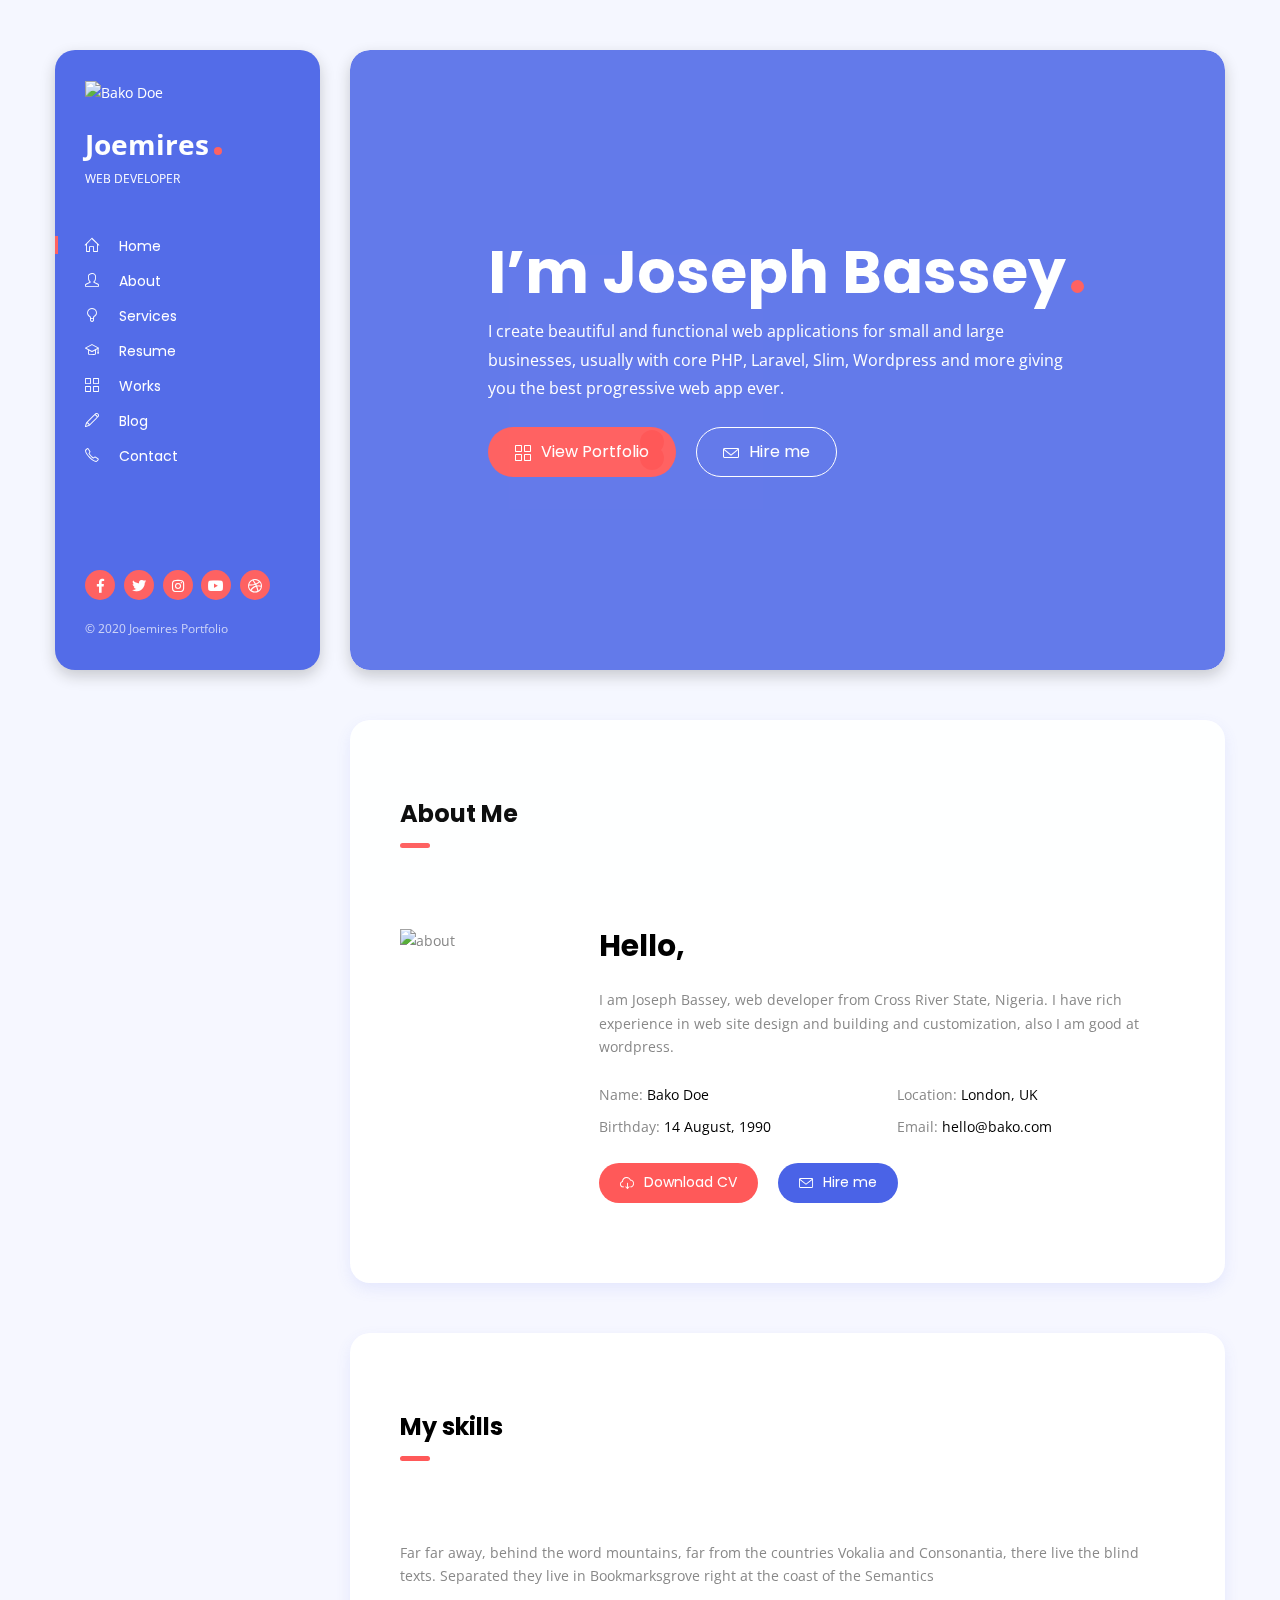
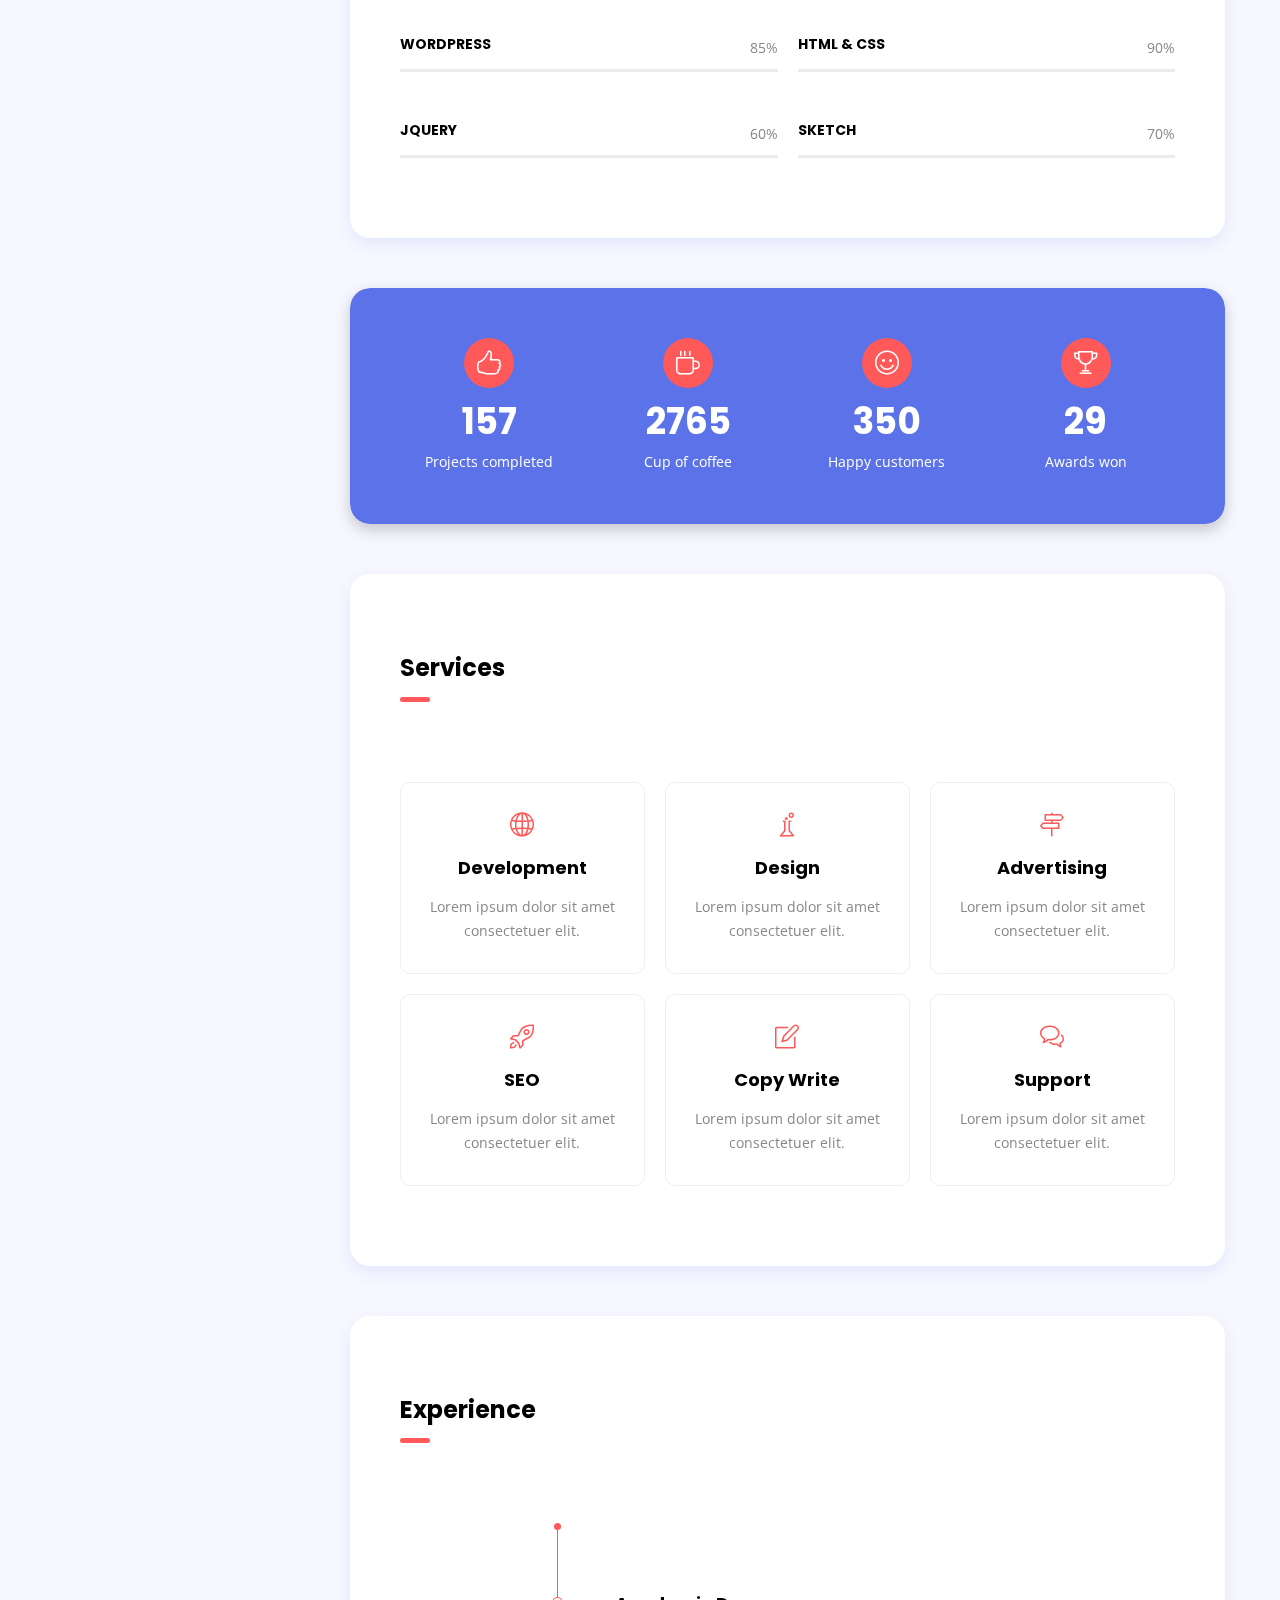
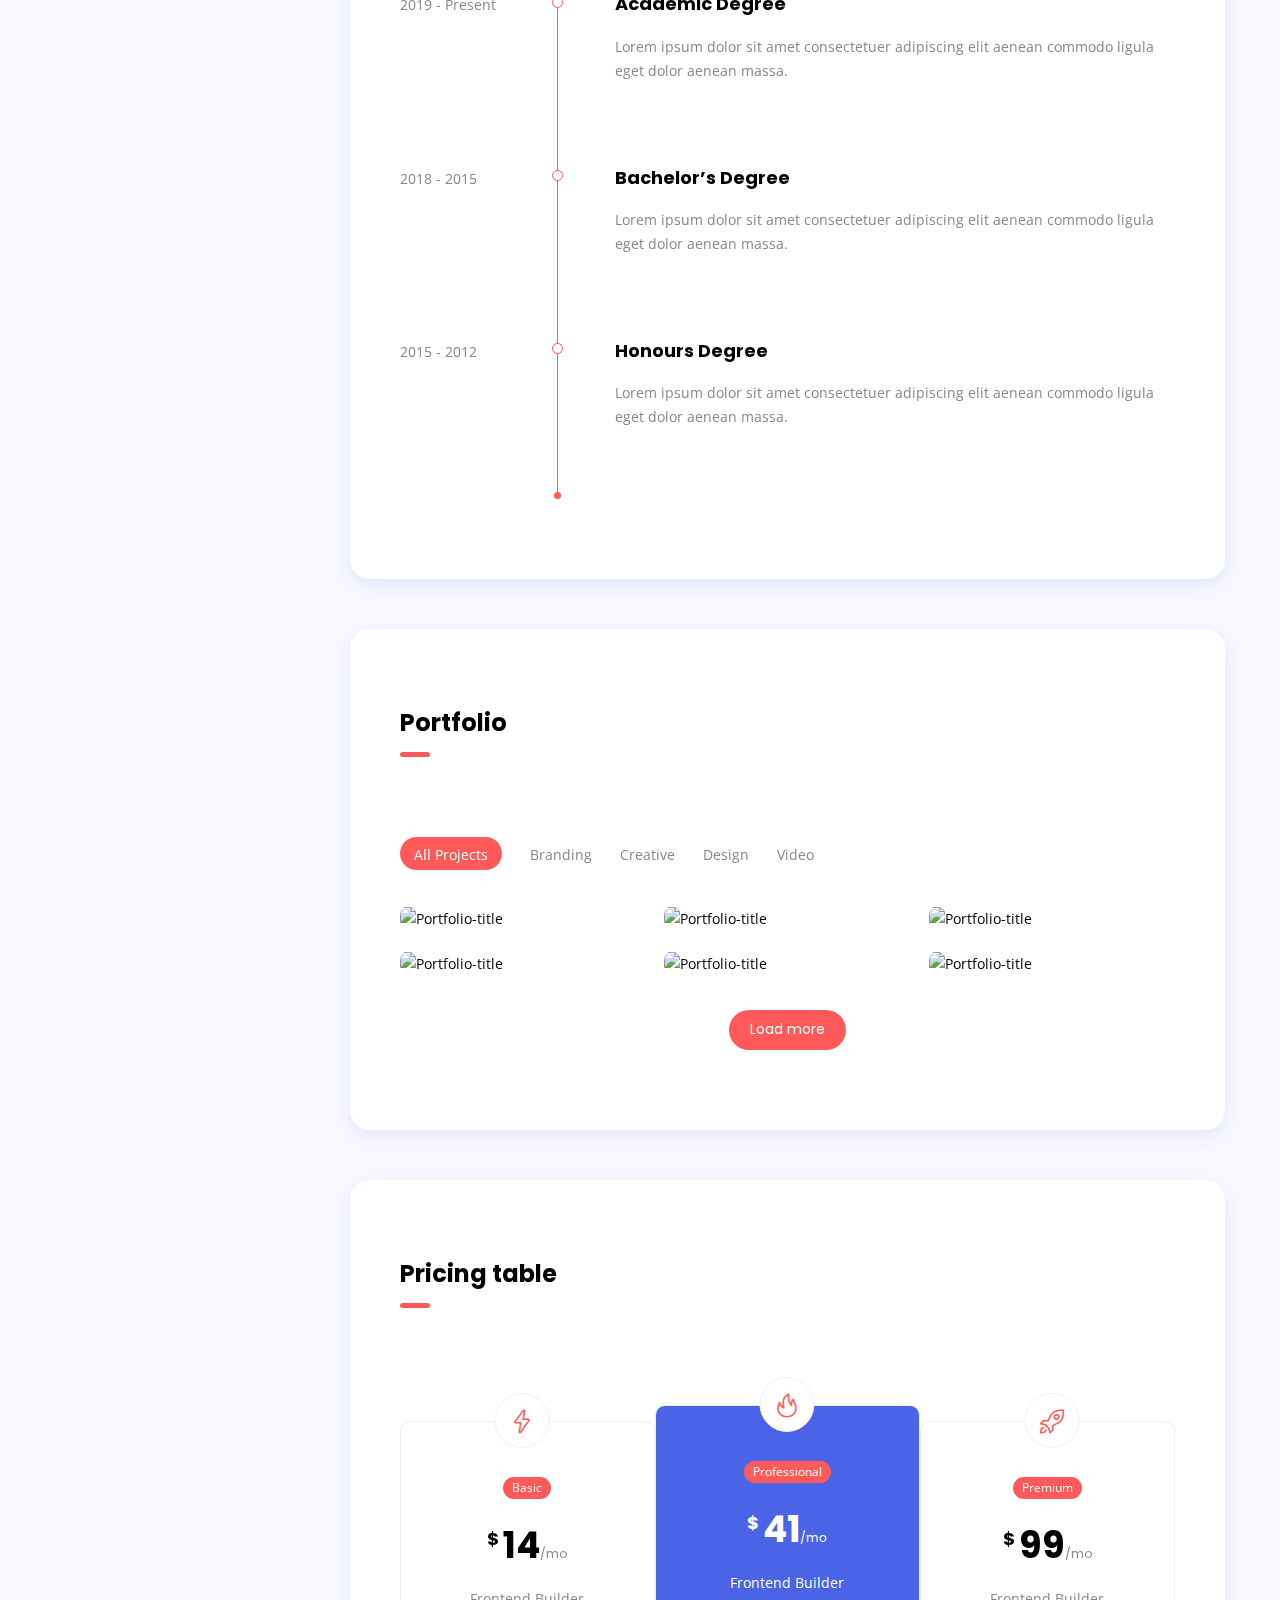
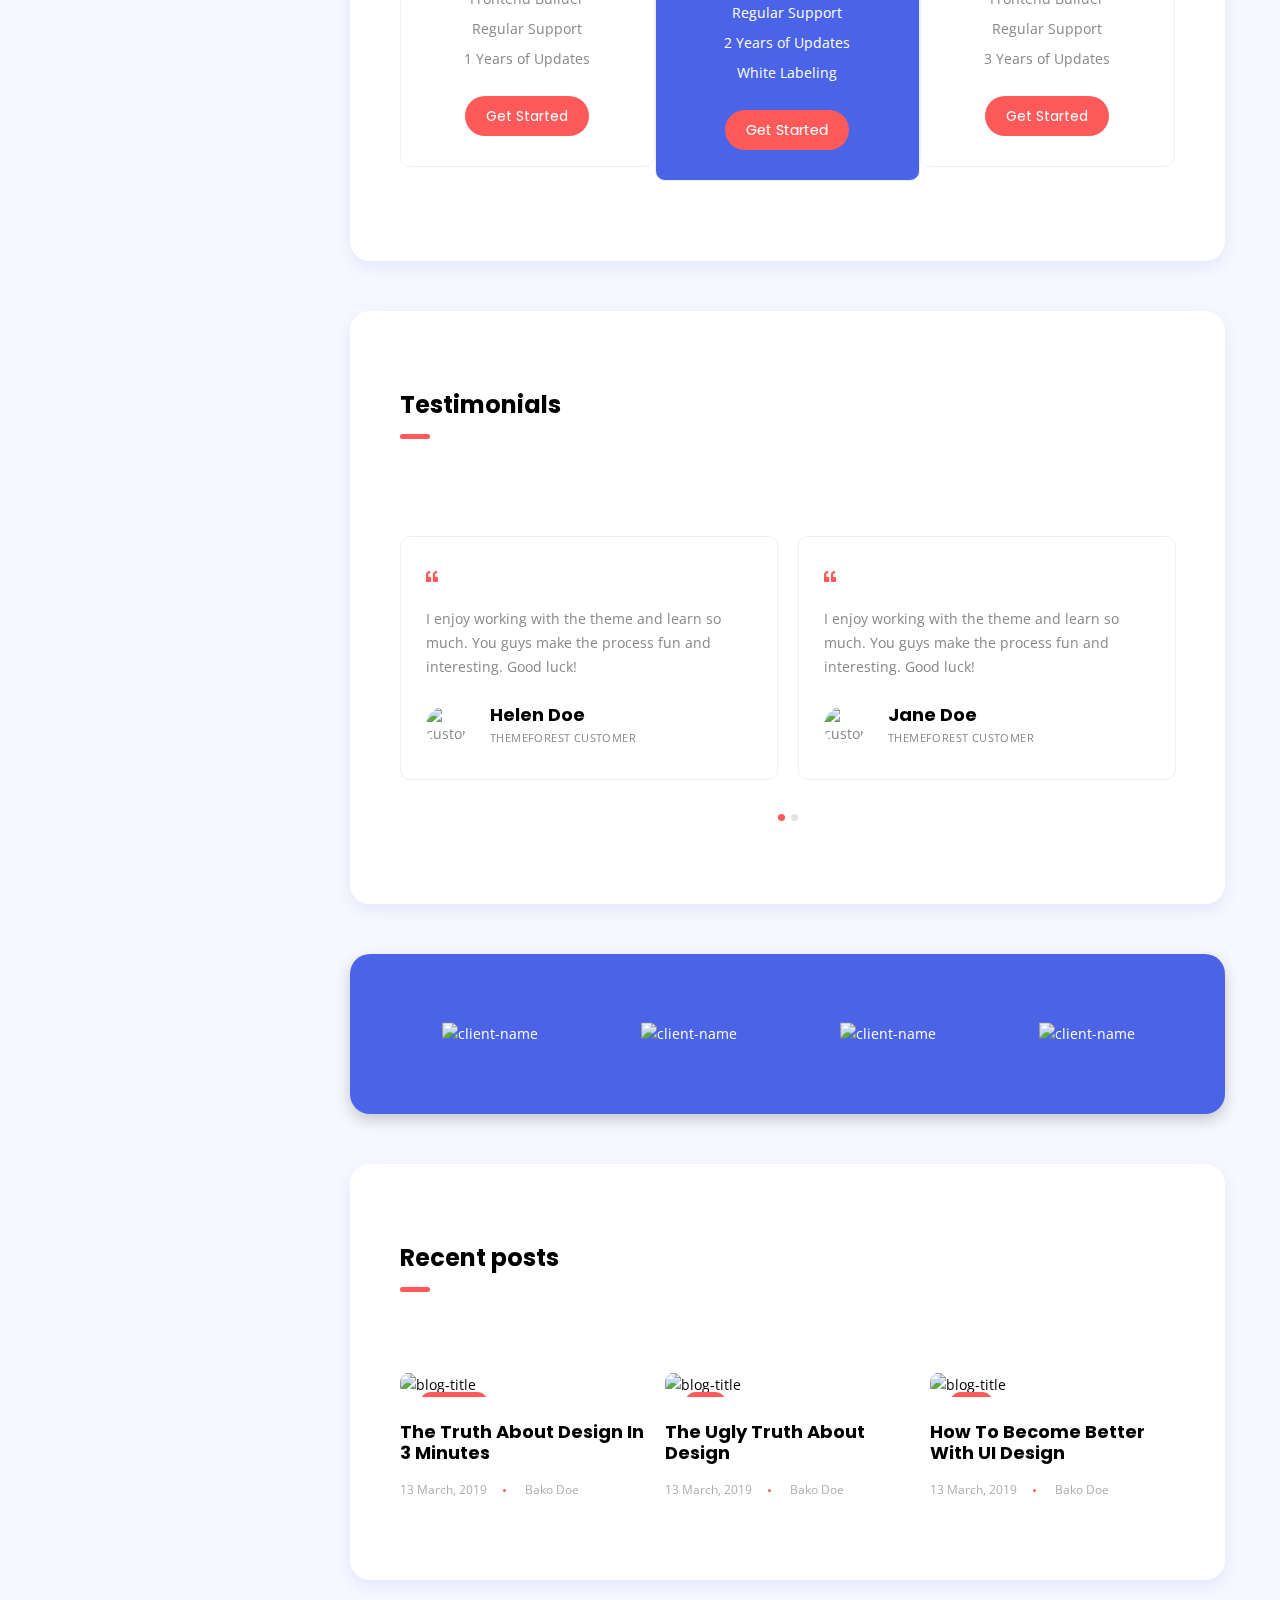
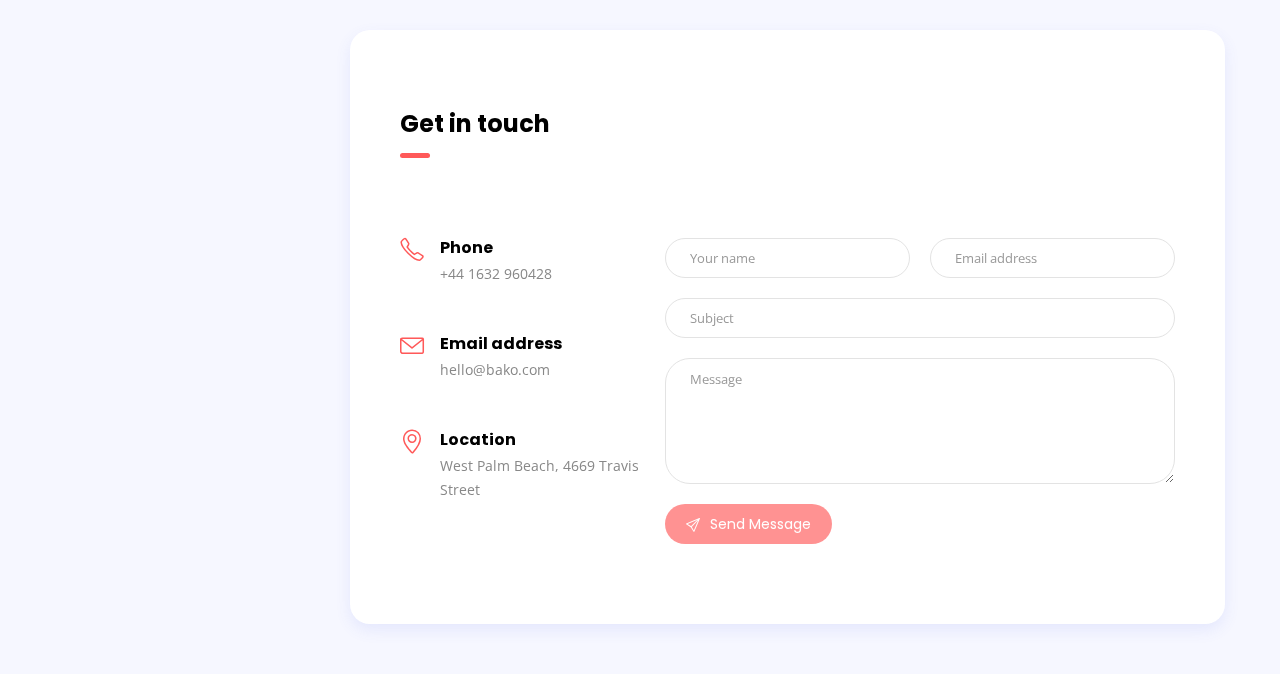
==== index.html @ 5f6bdaf5 "Update index.html" ====
<!DOCTYPE html>
<html lang="en-US">
<head>
	<meta http-equiv="Content-Type" content="text/html; charset=UTF-8">
	<title>Portfolio - Joemires</title>
	<meta name="description" content="Bako - Personal Portfolio & Resume HTML Template">
	<meta name="viewport" content="width=device-width, initial-scale=1, maximum-scale=1">
	<link rel="shortcut icon" type="image/x-icon" href="images/favicon.png">

	<!-- STYLESHEETS -->
	<link rel="stylesheet" href="css/bootstrap.min.css" type="text/css" media="all">
	<link rel="stylesheet" href="css/all.min.css" type="text/css" media="all">
	<link rel="stylesheet" href="css/simple-line-icons.css" type="text/css" media="all">
	<link rel="stylesheet" href="css/slick.css" type="text/css" media="all">
	<link rel="stylesheet" href="css/jquery.mCustomScrollbar.min.css" type="text/css" media="all">
	<link rel="stylesheet" href="css/style.css" type="text/css" media="all">

	<!--[if lt IE 9]>
      <script src="https://oss.maxcdn.com/html5shiv/3.7.2/html5shiv.min.js"></script>
      <script src="https://oss.maxcdn.com/respond/1.4.2/respond.min.js"></script>
    <![endif]-->

</head>

<body>

<!-- preloader -->
<div id="preloader">
	<div class="outer">
		<div class="spinner">
			<div class="dot1"></div>
			<div class="dot2"></div>
		</div>
	</div>
</div>

<!-- site wrapper -->
<div class="site-wrapper">

	<!-- mobile header -->
	<div class="mobile-header py-2 px-3 mt-4">
		<button class="menu-icon mr-2">
			<span></span>
			<span></span>
			<span></span>
		</button>
		<a href="index.html" class="logo"><img src="https://pxltheme.com/html/bako/images/logo.png" alt="Bako Doe" /></a>
		<a href="index.html" class="site-title dot ml-2">Bako Doe</a>
	</div>

	<!-- header -->
	<header class="left float-left shadow-dark" id="header">
		<button type="button" class="close" aria-label="Close">
			<span aria-hidden="true">&times;</span>
		</button>
		<div class="header-inner d-flex align-items-start flex-column">
			<a href="index.html"><img src="https://pxltheme.com/html/bako/images/logo.png" alt="Bako Doe" /></a>
			<a href="index.html" class="site-title dot mt-3">Joemires</a>
			<span class="site-slogan">Web Developer</span>
			
			<!-- navigation menu -->
			<nav>
				<ul class="vertical-menu scrollspy">
					<li><a href="#home" class="active"><i class="icon-home"></i>Home</a></li>
					<li><a href="#about"><i class="icon-user"></i>About</a></li>
					<li><a href="#services"><i class="icon-bulb"></i>Services</a></li>
					<li><a href="#resume"><i class="icon-graduation"></i>Resume</a></li>
					<li><a href="#works"><i class="icon-grid"></i>Works</a></li>
					<li><a href="#blog"><i class="icon-pencil"></i>Blog</a></li>
					<li><a href="#contact"><i class="icon-phone"></i>Contact</a></li>
				</ul>
			</nav>
			
			<!-- footer -->
			<div class="footer mt-auto">

				<!-- social icons -->
				<ul class="social-icons list-inline">
					<li class="list-inline-item"><a href="#"><i class="fab fa-facebook-f"></i></a></li>
					<li class="list-inline-item"><a href="#"><i class="fab fa-twitter"></i></a></li>
					<li class="list-inline-item"><a href="#"><i class="fab fa-instagram"></i></a></li>
					<li class="list-inline-item"><a href="#"><i class="fab fa-youtube"></i></a></li>
					<li class="list-inline-item"><a href="#"><i class="fab fa-dribbble"></i></a></li>
				</ul>

				<!-- copyright -->
				<span class="copyright">© 2020 Joemires Portfolio</span>
			</div>
		</div>
	</header>

	<!-- main content area -->
	<main class="content float-right">

		<!-- section hero -->
		<section class="hero background parallax shadow-dark d-flex align-items-center" id="home" data-image-src="https://pxltheme.com/html/bako/images/hero.jpg">
			<div class="cta mx-auto mt-2">
				<h1 class="mt-0 mb-4">I’m Joseph Bassey<span class="dot"></span></h1>
				<p class="mb-4">I create beautiful and functional web applications for small and large businesses, usually with core PHP, Laravel, Slim, Wordpress and more giving you the best progressive web app ever. </p>
				<a href="#" class="btn btn-default btn-lg mr-3"><i class="icon-grid"></i>View Portfolio</a>
				<div class="spacer d-md-none d-lg-none d-sm-none" data-height="10"></div>
				<a href="#" class="btn btn-border-light btn-lg"><i class="icon-envelope"></i>Hire me</a>
			</div>
			<div class="overlay"></div>
		</section>

		<!-- section about -->
		<section id="about" class="shadow-blue white-bg padding">
			<h3 class="section-title">About Me</h3>
			<div class="spacer" data-height="80"></div>

			<div class="row">
				<div class="col-md-3">
					<img src="https://pxltheme.com/html/bako/images/about.png" alt="about" />
				</div>
				<div class="col-md-9">
					<h2 class="mt-4 mt-md-0 mb-4">Hello,</h2>
					<p class="mb-0">I am Joseph Bassey, web developer from Cross River State, Nigeria. I have rich experience in web site design and building and customization, also I am good at wordpress.</p>
					<div class="row my-4">
						<div class="col-md-6">
							<p class="mb-2">Name: <span class="text-dark">Bako Doe</span></p>
							<p class="mb-0">Birthday: <span class="text-dark">14 August, 1990</span></p>
						</div>
						<div class="col-md-6 mt-2 mt-md-0 mt-sm-2">
							<p class="mb-2">Location: <span class="text-dark">London, UK</span></p>
							<p class="mb-0">Email: <span class="text-dark">hello@bako.com</span></p>
						</div>
					</div>
					<a href="#" class="btn btn-default mr-3"><i class="icon-cloud-download"></i>Download CV</a>
					<a href="#" class="btn btn-alt mt-2 mt-md-0 mt-xs-2"><i class="icon-envelope"></i>Hire me</a>
				</div>
			</div>
		</section>

		<!-- section skills -->
		<section id="skills" class="shadow-blue white-bg padding">
			<h3 class="section-title">My skills</h3>
			<div class="spacer" data-height="80"></div>
			
			<p class="mb-0">Far far away, behind the word mountains, far from the countries Vokalia and Consonantia, there live the blind texts. Separated they live in Bookmarksgrove right at the coast of the Semantics</p>

			<div class="row mt-5">

				<div class="col-md-6">
					<!-- skill item -->
					<div class="skill-item">
						<div class="skill-info clearfix">
							<h4 class="float-left mb-3 mt-0">WordPress</h4>
							<span class="float-right">85%</span>
						</div>
						<div class="progress">
							<div class="progress-bar" role="progressbar" aria-valuemin="0" aria-valuemax="100" aria-valuenow="85">
							</div>
						</div>
						<div class="spacer" data-height="50"></div>
					</div>
				</div>

				<div class="col-md-6">
					<!-- skill item -->
					<div class="skill-item">
						<div class="skill-info clearfix">
							<h4 class="float-left mb-3 mt-0">HTML & CSS</h4>
							<span class="float-right">90%</span>
						</div>
						<div class="progress">
							<div class="progress-bar" role="progressbar" aria-valuemin="0" aria-valuemax="100" aria-valuenow="90">
							</div>
						</div>
						<div class="spacer" data-height="50"></div>
					</div>
				</div>

				<div class="col-md-6">
					<!-- skill item -->
					<div class="skill-item">
						<div class="skill-info clearfix">
							<h4 class="float-left mb-3 mt-0">jQuery</h4>
							<span class="float-right">60%</span>
						</div>
						<div class="progress">
							<div class="progress-bar" role="progressbar" aria-valuemin="0" aria-valuemax="100" aria-valuenow="60">
							</div>
						</div>
						<div class="spacer d-md-none d-lg-none" data-height="50"></div>
					</div>
				</div>

				<div class="col-md-6">
					<!-- skill item -->
					<div class="skill-item">
						<div class="skill-info clearfix">
							<h4 class="float-left mb-3 mt-0">Sketch</h4>
							<span class="float-right">70%</span>
						</div>
						<div class="progress">
							<div class="progress-bar" role="progressbar" aria-valuemin="0" aria-valuemax="100" aria-valuenow="70">
							</div>
						</div>
					</div>
				</div>

			</div>
		</section>

		<!-- section facts -->
		<section id="facts" class="shadow-dark color-white background parallax padding-50" data-image-src="https://pxltheme.com/html/bako/images/background-1.jpg">

			<div class="row relative z-1">
				<div class="col-md-3 col-sm-6">
					<!-- fact item -->
					<div class="fact-item text-center">
						<i class="icon-like icon-circle"></i>
						<h2 class="count">157</h2>
						<span>Projects completed</span>
					</div>
				</div>
				<div class="col-md-3 col-sm-6">
					<!-- fact item -->
					<div class="fact-item text-center">
						<i class="icon-cup icon-circle"></i>
						<h2 class="count">2765</h2>
						<span>Cup of coffee</span>
					</div>
				</div>
				<div class="col-md-3 col-sm-6">
					<!-- fact item -->
					<div class="fact-item text-center">
						<i class="icon-emotsmile icon-circle"></i>
						<h2 class="count">350</h2>
						<span>Happy customers</span>
					</div>
				</div>
				<div class="col-md-3 col-sm-6">
					<!-- fact item -->
					<div class="fact-item text-center">
						<i class="icon-trophy icon-circle"></i>
						<h2 class="count">29</h2>
						<span>Awards won</span>
					</div>
				</div>
			</div>
			
			<div class="overlay"></div>

		</section>

		<!-- section services -->
		<section id="services" class="shadow-blue white-bg padding">
			<h3 class="section-title">Services</h3>
			<div class="spacer" data-height="80"></div>

			<div class="row">

				<div class="col-md-4 col-sm-6">
					<!-- service item -->
					<div class="service-item text-center">
						<i class="icon-globe icon-simple"></i>
						<h4 class="my-3">Development</h4>
						<p class="mb-0">Lorem ipsum dolor sit amet consectetuer elit.</p>
					</div>
					<div class="spacer" data-height="20"></div>
				</div>

				<div class="col-md-4 col-sm-6">
					<!-- service item -->
					<div class="service-item text-center">
						<i class="icon-chemistry icon-simple"></i>
						<h4 class="my-3">Design</h4>
						<p class="mb-0">Lorem ipsum dolor sit amet consectetuer elit.</p>
					</div>
					<div class="spacer" data-height="20"></div>
				</div>

				<div class="col-md-4 col-sm-6">
					<!-- service item -->
					<div class="service-item text-center">
						<i class="icon-directions icon-simple"></i>
						<h4 class="my-3">Advertising</h4>
						<p class="mb-0">Lorem ipsum dolor sit amet consectetuer elit.</p>
					</div>
					<div class="spacer" data-height="20"></div>
				</div>

				<div class="col-md-4 col-sm-6">
					<!-- service item -->
					<div class="service-item text-center">
						<i class="icon-rocket icon-simple"></i>
						<h4 class="my-3">SEO</h4>
						<p class="mb-0">Lorem ipsum dolor sit amet consectetuer elit.</p>
					</div>
					<div class="spacer d-md-none d-lg-none" data-height="20"></div>
				</div>

				<div class="col-md-4 col-sm-6">
					<!-- service item -->
					<div class="service-item text-center">
						<i class="icon-note icon-simple"></i>
						<h4 class="my-3">Copy Write</h4>
						<p class="mb-0">Lorem ipsum dolor sit amet consectetuer elit.</p>
					</div>
					<div class="spacer d-md-none d-lg-none" data-height="20"></div>
				</div>

				<div class="col-md-4 col-sm-6">
					<!-- service item -->
					<div class="service-item text-center">
						<i class="icon-bubbles icon-simple"></i>
						<h4 class="my-3">Support</h4>
						<p class="mb-0">Lorem ipsum dolor sit amet consectetuer elit.</p>
					</div>
				</div>

			</div>
		</section>

		<!-- section experience -->
		<section id="resume" class="shadow-blue white-bg padding">
			<h3 class="section-title">Experience</h3>
			<div class="spacer" data-height="80"></div>

			<!-- timeline -->
			<div class="timeline">
				<div class="entry">
					<div class="title">
						<span>2019 - Present</span>
					</div>
					<div class="body">
						<h4 class="mt-0">Academic Degree</h4>
						<p>Lorem ipsum dolor sit amet consectetuer adipiscing elit aenean commodo ligula eget dolor aenean massa.</p>
					</div>
				</div>
				<div class="entry">
					<div class="title">
						<span>2018 - 2015</span>
					</div>
					<div class="body">
						<h4 class="mt-0">Bachelor’s Degree</h4>
						<p>Lorem ipsum dolor sit amet consectetuer adipiscing elit aenean commodo ligula eget dolor aenean massa.</p>
					</div>
				</div>
				<div class="entry">
					<div class="title">
						<span>2015 - 2012</span>
					</div>
					<div class="body">
						<h4 class="mt-0">Honours Degree</h4>
						<p>Lorem ipsum dolor sit amet consectetuer adipiscing elit aenean commodo ligula eget dolor aenean massa.</p>
					</div>
				</div>
				<span class="timeline-line"></span>
			</div>
		</section>

		<!-- section works -->
		<section id="works" class="shadow-blue white-bg padding">
			<h3 class="section-title">Portfolio</h3>
			<div class="spacer" data-height="80"></div>

			<!-- portfolio filter (desktop) -->
			<ul class="portfolio-filter list-inline">
				<li class="current list-inline-item" data-filter="*">All Projects</li>
				<li class="list-inline-item" data-filter=".branding">Branding</li>
				<li class="list-inline-item" data-filter=".creative">Creative</li>
				<li class="list-inline-item" data-filter=".design">Design</li>
				<li class="list-inline-item" data-filter=".video">Video</li>
			</ul>

			<!-- portfolio filter (mobile) -->
			<div class="pf-filter-wrapper mb-4">
				<select class="portfolio-filter-mobile">
					<option value="*">Everything</option>
					<option value=".creative">Creative</option>
					<option value=".video">Video</option>
					<option value=".design">Design</option>
					<option value=".branding">Branding</option>
				</select>
			</div>

			<!-- portolio wrapper -->
			<div class="row portfolio-wrapper">
				
				<!-- portfolio item -->
				<div class="col-md-4 col-sm-6 grid-item video">
					<a href="work-single.html">
						<div class="portfolio-item">
							<div class="details">
								<h4 class="title">Creative Art</h4>
								<span class="term">Art, Creative</span>
							</div>
							<span class="plus-icon">+</span>
							<div class="thumb">
								<img src="https://pxltheme.com/html/bako/images/portfolio/1.jpg" alt="Portfolio-title" />
								<div class="mask"></div>
							</div>
						</div>
					</a>
				</div>

				<!-- portfolio item -->
				<div class="col-md-4 col-sm-6 grid-item creative design">
					<a href="work-single.html">
						<div class="portfolio-item">
							<div class="details">
								<h4 class="title">Apple USB</h4>
								<span class="term">Creative, Design</span>
							</div>
							<span class="plus-icon">+</span>
							<div class="thumb">
								<img src="https://pxltheme.com/html/bako/images/portfolio/2.jpg" alt="Portfolio-title" />
								<div class="mask"></div>
							</div>
						</div>
					</a>
				</div>

				<!-- portfolio item -->
				<div class="col-md-4 col-sm-6 grid-item branding">
					<a href="work-single.html">
						<div class="portfolio-item">
							<div class="details">
								<h4 class="title">Work Space</h4>
								<span class="term">Branding</span>
							</div>
							<span class="plus-icon">+</span>
							<div class="thumb">
								<img src="https://pxltheme.com/html/bako/images/portfolio/3.jpg" alt="Portfolio-title" />
								<div class="mask"></div>
							</div>
						</div>
					</a>
				</div>

				<!-- portfolio item -->
				<div class="col-md-4 col-sm-6 grid-item creative">
					<a href="work-single.html">
						<div class="portfolio-item">
							<div class="details">
								<h4 class="title">Creative Bulb</h4>
								<span class="term">Creative</span>
							</div>
							<span class="plus-icon">+</span>
							<div class="thumb">
								<img src="https://pxltheme.com/html/bako/images/portfolio/4.jpg" alt="Portfolio-title" />
								<div class="mask"></div>
							</div>
						</div>
					</a>
				</div>

				<!-- portfolio item -->
				<div class="col-md-4 col-sm-6 grid-item video branding">
					<a href="work-single.html">
						<div class="portfolio-item">
							<div class="details">
								<h4 class="title">iPhone 8</h4>
								<span class="term">Art, Branding</span>
							</div>
							<span class="plus-icon">+</span>
							<div class="thumb">
								<img src="https://pxltheme.com/html/bako/images/portfolio/5.jpg" alt="Portfolio-title" />
								<div class="mask"></div>
							</div>
						</div>
					</a>
				</div>

				<!-- portfolio item -->
				<div class="col-md-4 col-sm-6 grid-item creative design">
					<a href="work-single.html">
						<div class="portfolio-item">
							<div class="details">
								<h4 class="title">Minimal Art</h4>
								<span class="term">Design, Creative</span>
							</div>
							<span class="plus-icon">+</span>
							<div class="thumb">
								<img src="https://pxltheme.com/html/bako/images/portfolio/6.jpg" alt="Portfolio-title" />
								<div class="mask"></div>
							</div>
						</div>
					</a>
				</div>

			</div>
			
			<!-- more button -->
			<div class="load-more text-center mt-4">
				<a href="javascript:" class="btn btn-default"><i class="fas fa-circle-notch"></i> Load more</a>
				<!-- numbered pagination (hidden for infinite scroll) -->
				<ul class="portfolio-pagination list-inline d-none">
					<li class="list-inline-item">1</li>
					<li class="list-inline-item"><a href="https://pxltheme.com/html/bako/works-2.html">2</a></li>
				</ul>
			</div>
		</section>

		<!-- section pricing table -->
		<section id="price" class="shadow-blue white-bg padding">
			<h3 class="section-title">Pricing table</h3>
			<div class="spacer" data-height="97"></div>

			<div class="row">
				
				<div class="col-md-4 pr-md-0 mt-3">
					<!-- price item -->
					<div class="price-item text-center">
						<i class="price-icon icon-energy"></i>
						<span class="plan">Basic</span>
						<h3 class="price"><em>$</em>14<span>/mo</span></h3>
						<div class="price-content">
							<ul>
								<li>Frontend Builder</li>
								<li>Regular Support</li>
								<li>1 Years of Updates</li>
							</ul>
						</div>
						<a href="#" class="btn btn-default">Get Started</a>
					</div>
				</div>

				<div class="col-md-4 px-md-0 my-5 my-md-0">
					<!-- price item -->
					<div class="price-item text-center recommended">
						<i class="price-icon icon-fire"></i>
						<span class="plan">Professional</span>
						<h3 class="price"><em>$</em>41<span>/mo</span></h3>
						<div class="price-content">
							<ul>
								<li>Frontend Builder</li>
								<li>Regular Support</li>
								<li>2 Years of Updates</li>
								<li>White Labeling</li>
							</ul>
						</div>
						<a href="#" class="btn btn-default">Get Started</a>
					</div>
				</div>

				<div class="col-md-4 pl-md-0 mt-0 mt-md-3">
					<!-- price item -->
					<div class="price-item text-center">
						<i class="price-icon icon-rocket"></i>
						<span class="plan">Premium</span>
						<h3 class="price"><em>$</em>99<span>/mo</span></h3>
						<div class="price-content">
							<ul>
								<li>Frontend Builder</li>
								<li>Regular Support</li>
								<li>3 Years of Updates</li>
							</ul>
						</div>
						<a href="#" class="btn btn-default">Get Started</a>
					</div>
				</div>

			</div>
		</section>

		<!-- section testimonials -->
		<section id="testimonials" class="shadow-blue white-bg padding">
			<h3 class="section-title">Testimonials</h3>
			<div class="spacer" data-height="97"></div>

			<div class="row testimonials-wrapper">
				
				<div class="col-md-6">
					<!-- testimonial item -->
					<div class="testimonial-item">
						<span class="symbol"><i class="fas fa-quote-left"></i></span>
						<p>I enjoy working with the theme and learn so much. You guys make the process fun and interesting. Good luck!</p>
						<div class="testimonial-details">
							<div class="thumb">
								<img src="https://pxltheme.com/html/bako/images/customer-1.png" alt="customer-name" />
							</div>
							<div class="info">
								<h4>Helen Doe</h4>
								<span>Themeforest customer</span>
							</div>
						</div>
					</div>
				</div>

				<div class="col-md-6">
					<!-- testimonial item -->
					<div class="testimonial-item">
						<span class="symbol"><i class="fas fa-quote-left"></i></span>
						<p>I enjoy working with the theme and learn so much. You guys make the process fun and interesting. Good luck!</p>
						<div class="testimonial-details">
							<div class="thumb">
								<img src="https://pxltheme.com/html/bako/images/customer-2.png" alt="customer-name" />
							</div>
							<div class="info">
								<h4>Jane Doe</h4>
								<span>Themeforest customer</span>
							</div>
						</div>
					</div>
				</div>

				<div class="col-md-6">
					<!-- testimonial item -->
					<div class="testimonial-item">
						<span class="symbol"><i class="fas fa-quote-left"></i></span>
						<p>I enjoy working with the theme and learn so much. You guys make the process fun and interesting. Good luck!</p>
						<div class="testimonial-details">
							<div class="thumb">
								<img src="https://pxltheme.com/html/bako/images/customer-1.png" alt="customer-name" />
							</div>
							<div class="info">
								<h4>Helen Doe</h4>
								<span>Themeforest customer</span>
							</div>
						</div>
					</div>
				</div>

			</div>
		</section>

		<!-- section clients -->
		<section id="clients" class="shadow-dark background-blue color-white padding-50">

			<!-- hidden heading for validation -->
			<h2 class="d-none">Clients</h2>

			<!-- clients wrapper -->
			<div class="clients-wrapper row">
				
				<div class="col-md-3">
					<!-- client item -->
					<div class="client-item">
						<div class="inner">
							<img src="https://pxltheme.com/html/bako/images/clients/1.png" alt="client-name" />
						</div>
					</div>
				</div>

				<div class="col-md-3">
					<!-- client item -->
					<div class="client-item">
						<div class="inner">
							<img src="https://pxltheme.com/html/bako/images/clients/2.png" alt="client-name" />
						</div>
					</div>
				</div>

				<div class="col-md-3">
					<!-- client item -->
					<div class="client-item">
						<div class="inner">
							<img src="https://pxltheme.com/html/bako/images/clients/3.png" alt="client-name" />
						</div>
					</div>
				</div>
				
				<div class="col-md-3">
					<!-- client item -->
					<div class="client-item">
						<div class="inner">
							<img src="https://pxltheme.com/html/bako/images/clients/4.png" alt="client-name" />
						</div>
					</div>
				</div>

				<div class="col-md-3">
					<!-- client item -->
					<div class="client-item">
						<div class="inner">
							<img src="https://pxltheme.com/html/bako/images/clients/2.png" alt="client-name" />
						</div>
					</div>
				</div>

			</div>

		</section>

		<!-- section blog -->
		<section id="blog" class="shadow-blue white-bg padding">
			<h3 class="section-title">Recent posts</h3>
			<div class="spacer" data-height="80"></div>

			<div class="row">
				
				<div class="col-md-4">
					<!-- blog item -->
					<div class="blog-item">
						<div class="thumb">
							<a href="#">
								<span class="category">Thoughts</span>
							</a>
							<a href="#">
								<img src="https://pxltheme.com/html/bako/images/blog/1.jpg" alt="blog-title" />
							</a>
						</div>
						<h4 class="mt-4 mb-0"><a href="#">The Truth About Design In 3 Minutes</a></h4>
						<ul class="list-inline meta mb-0 mt-3">
							<li class="list-inline-item">13 March, 2019</li>
							<li class="list-inline-item">Bako Doe</li>
						</ul>
					</div>
				</div>

				<div class="col-md-4">
					<!-- blog item -->
					<div class="blog-item">
						<div class="thumb">
							<a href="#">
								<span class="category">Blog</span>
							</a>
							<a href="#">
								<img src="images/blog/2.jpg" alt="blog-title" />
							</a>
						</div>
						<h4 class="mt-4 mb-0"><a href="#">The Ugly Truth About Design</a></h4>
						<ul class="list-inline meta mb-0 mt-3">
							<li class="list-inline-item">13 March, 2019</li>
							<li class="list-inline-item">Bako Doe</li>
						</ul>
					</div>
				</div>

				<div class="col-md-4">
					<!-- blog item -->
					<div class="blog-item">
						<div class="thumb">
							<a href="#">
								<span class="category">Tech</span>
							</a>
							<a href="#">
								<img src="https://pxltheme.com/html/bako/images/blog/3.jpg" alt="blog-title" />
							</a>
						</div>
						<h4 class="mt-4 mb-0"><a href="#">How To Become Better With UI Design</a></h4>
						<ul class="list-inline meta mb-0 mt-3">
							<li class="list-inline-item">13 March, 2019</li>
							<li class="list-inline-item">Bako Doe</li>
						</ul>
					</div>
				</div>

			</div>

		</section>

		<!-- section contact -->
		<section id="contact" class="shadow-blue white-bg padding">
			<h3 class="section-title">Get in touch</h3>
			<div class="spacer" data-height="80"></div>

			<div class="row">
				
				<div class="col-md-4 mb-4 mb-md-0">
					<!-- contact info -->
					<div class="contact-info mb-5">
						<i class="icon-phone"></i>
						<div class="details">
							<h5>Phone</h5>
							<span>+44 1632 960428</span>
						</div>
					</div>
					<div class="contact-info mb-5">
						<i class="icon-envelope"></i>
						<div class="details">
							<h5>Email address</h5>
							<span>hello@bako.com</span>
						</div>
					</div>
					<div class="contact-info">
						<i class="icon-location-pin"></i>
						<div class="details">
							<h5>Location</h5>
							<span>West Palm Beach, 4669 Travis Street</span>
						</div>
					</div>
				</div>

				<div class="col-md-8">
					<!-- Contact Form -->
					<form id="contact-form" class="contact-form" method="post" action="form/contact.php">
						
						<div class="messages"></div>
						
						<div class="row">
							<div class="column col-md-6">
								<!-- Name input -->
								<div class="form-group">
									<input type="text" class="form-control" name="InputName" id="InputName" placeholder="Your name" required="required" data-error="Name is required.">
									<div class="help-block with-errors"></div>
								</div>
							</div>
							
							<div class="column col-md-6">
								<!-- Email input -->
								<div class="form-group">
									<input type="email" class="form-control" id="InputEmail" name="InputEmail" placeholder="Email address" required="required" data-error="Email is required.">
									<div class="help-block with-errors"></div>
								</div>
							</div>

							<div class="column col-md-12">
								<!-- Email input -->
								<div class="form-group">
									<input type="text" class="form-control" id="InputSubject" name="InputSubject" placeholder="Subject" required="required" data-error="Subject is required.">
									<div class="help-block with-errors"></div>
								</div>
							</div>
					
							<div class="column col-md-12">
								<!-- Message textarea -->
								<div class="form-group">
									<textarea name="InputMessage" id="InputMessage" class="form-control" rows="5" placeholder="Message" required="required" data-error="Message is required."></textarea>
									<div class="help-block with-errors"></div>
								</div>
							</div>
						</div>

						<button type="submit" name="submit" id="submit" value="Submit" class="btn btn-default"><i class="icon-paper-plane"></i>Send Message</button><!-- Send Button -->

					</form>
					<!-- Contact Form end -->
				</div>

			</div>

		</section>
		
	</main>

</div>

<!-- Go to top button -->
<a href="javascript:" id="return-to-top"><i class="fa fa-chevron-up"></i></a>

<!-- SCRIPTS -->
<script src="js/jquery-1.12.3.min.js"></script>
<script src="js/jquery.easing.min.js"></script>
<script src="js/popper.min.js"></script>
<script src="js/bootstrap.min.js"></script>
<script src="js/jquery.waypoints.min.js"></script>
<script src="js/jquery.counterup.min.js"></script>
<script src="js/jquery.mCustomScrollbar.concat.min.js"></script>
<script src="js/isotope.pkgd.min.js"></script>
<script src="js/infinite-scroll.min.js"></script>
<script src="js/imagesloaded.pkgd.min.js"></script>
<script src="js/slick.min.js"></script>
<script src="js/contact.js"></script>
<script src="js/validator.js"></script>
<script src="js/custom.js"></script>

</body>
</html>
---- css/simple-line-icons.css ----
@font-face {
  font-family: 'simple-line-icons';
  src: url('../fonts/Simple-Line-Icons.eot?v=2.4.0');
  src: url('../fonts/Simple-Line-Icons.eot?v=2.4.0#iefix') format('embedded-opentype'), url('../fonts/Simple-Line-Icons.woff2?v=2.4.0') format('woff2'), url('../fonts/Simple-Line-Icons.ttf?v=2.4.0') format('truetype'), url('../fonts/Simple-Line-Icons.woff?v=2.4.0') format('woff'), url('../fonts/Simple-Line-Icons.svg?v=2.4.0#simple-line-icons') format('svg');
  font-weight: normal;
  font-style: normal;
}
/*
 Use the following CSS code if you want to have a class per icon.
 Instead of a list of all class selectors, you can use the generic [class*="icon-"] selector, but it's slower:
*/
.icon-user,
.icon-people,
.icon-user-female,
.icon-user-follow,
.icon-user-following,
.icon-user-unfollow,
.icon-login,
.icon-logout,
.icon-emotsmile,
.icon-phone,
.icon-call-end,
.icon-call-in,
.icon-call-out,
.icon-map,
.icon-location-pin,
.icon-direction,
.icon-directions,
.icon-compass,
.icon-layers,
.icon-menu,
.icon-list,
.icon-options-vertical,
.icon-options,
.icon-arrow-down,
.icon-arrow-left,
.icon-arrow-right,
.icon-arrow-up,
.icon-arrow-up-circle,
.icon-arrow-left-circle,
.icon-arrow-right-circle,
.icon-arrow-down-circle,
.icon-check,
.icon-clock,
.icon-plus,
.icon-minus,
.icon-close,
.icon-event,
.icon-exclamation,
.icon-organization,
.icon-trophy,
.icon-screen-smartphone,
.icon-screen-desktop,
.icon-plane,
.icon-notebook,
.icon-mustache,
.icon-mouse,
.icon-magnet,
.icon-energy,
.icon-disc,
.icon-cursor,
.icon-cursor-move,
.icon-crop,
.icon-chemistry,
.icon-speedometer,
.icon-shield,
.icon-screen-tablet,
.icon-magic-wand,
.icon-hourglass,
.icon-graduation,
.icon-ghost,
.icon-game-controller,
.icon-fire,
.icon-eyeglass,
.icon-envelope-open,
.icon-envelope-letter,
.icon-bell,
.icon-badge,
.icon-anchor,
.icon-wallet,
.icon-vector,
.icon-speech,
.icon-puzzle,
.icon-printer,
.icon-present,
.icon-playlist,
.icon-pin,
.icon-picture,
.icon-handbag,
.icon-globe-alt,
.icon-globe,
.icon-folder-alt,
.icon-folder,
.icon-film,
.icon-feed,
.icon-drop,
.icon-drawer,
.icon-docs,
.icon-doc,
.icon-diamond,
.icon-cup,
.icon-calculator,
.icon-bubbles,
.icon-briefcase,
.icon-book-open,
.icon-basket-loaded,
.icon-basket,
.icon-bag,
.icon-action-undo,
.icon-action-redo,
.icon-wrench,
.icon-umbrella,
.icon-trash,
.icon-tag,
.icon-support,
.icon-frame,
.icon-size-fullscreen,
.icon-size-actual,
.icon-shuffle,
.icon-share-alt,
.icon-share,
.icon-rocket,
.icon-question,
.icon-pie-chart,
.icon-pencil,
.icon-note,
.icon-loop,
.icon-home,
.icon-grid,
.icon-graph,
.icon-microphone,
.icon-music-tone-alt,
.icon-music-tone,
.icon-earphones-alt,
.icon-earphones,
.icon-equalizer,
.icon-like,
.icon-dislike,
.icon-control-start,
.icon-control-rewind,
.icon-control-play,
.icon-control-pause,
.icon-control-forward,
.icon-control-end,
.icon-volume-1,
.icon-volume-2,
.icon-volume-off,
.icon-calendar,
.icon-bulb,
.icon-chart,
.icon-ban,
.icon-bubble,
.icon-camrecorder,
.icon-camera,
.icon-cloud-download,
.icon-cloud-upload,
.icon-envelope,
.icon-eye,
.icon-flag,
.icon-heart,
.icon-info,
.icon-key,
.icon-link,
.icon-lock,
.icon-lock-open,
.icon-magnifier,
.icon-magnifier-add,
.icon-magnifier-remove,
.icon-paper-clip,
.icon-paper-plane,
.icon-power,
.icon-refresh,
.icon-reload,
.icon-settings,
.icon-star,
.icon-symbol-female,
.icon-symbol-male,
.icon-target,
.icon-credit-card,
.icon-paypal,
.icon-social-tumblr,
.icon-social-twitter,
.icon-social-facebook,
.icon-social-instagram,
.icon-social-linkedin,
.icon-social-pinterest,
.icon-social-github,
.icon-social-google,
.icon-social-reddit,
.icon-social-skype,
.icon-social-dribbble,
.icon-social-behance,
.icon-social-foursqare,
.icon-social-soundcloud,
.icon-social-spotify,
.icon-social-stumbleupon,
.icon-social-youtube,
.icon-social-dropbox,
.icon-social-vkontakte,
.icon-social-steam {
  font-family: 'simple-line-icons';
  speak: none;
  font-style: normal;
  font-weight: normal;
  font-variant: normal;
  text-transform: none;
  line-height: 1;
  /* Better Font Rendering =========== */
  -webkit-font-smoothing: antialiased;
  -moz-osx-font-smoothing: grayscale;
}
.icon-user:before {
  content: "\e005";
}
.icon-people:before {
  content: "\e001";
}
.icon-user-female:before {
  content: "\e000";
}
.icon-user-follow:before {
  content: "\e002";
}
.icon-user-following:before {
  content: "\e003";
}
.icon-user-unfollow:before {
  content: "\e004";
}
.icon-login:before {
  content: "\e066";
}
.icon-logout:before {
  content: "\e065";
}
.icon-emotsmile:before {
  content: "\e021";
}
.icon-phone:before {
  content: "\e600";
}
.icon-call-end:before {
  content: "\e048";
}
.icon-call-in:before {
  content: "\e047";
}
.icon-call-out:before {
  content: "\e046";
}
.icon-map:before {
  content: "\e033";
}
.icon-location-pin:before {
  content: "\e096";
}
.icon-direction:before {
  content: "\e042";
}
.icon-directions:before {
  content: "\e041";
}
.icon-compass:before {
  content: "\e045";
}
.icon-layers:before {
  content: "\e034";
}
.icon-menu:before {
  content: "\e601";
}
.icon-list:before {
  content: "\e067";
}
.icon-options-vertical:before {
  content: "\e602";
}
.icon-options:before {
  content: "\e603";
}
.icon-arrow-down:before {
  content: "\e604";
}
.icon-arrow-left:before {
  content: "\e605";
}
.icon-arrow-right:before {
  content: "\e606";
}
.icon-arrow-up:before {
  content: "\e607";
}
.icon-arrow-up-circle:before {
  content: "\e078";
}
.icon-arrow-left-circle:before {
  content: "\e07a";
}
.icon-arrow-right-circle:before {
  content: "\e079";
}
.icon-arrow-down-circle:before {
  content: "\e07b";
}
.icon-check:before {
  content: "\e080";
}
.icon-clock:before {
  content: "\e081";
}
.icon-plus:before {
  content: "\e095";
}
.icon-minus:before {
  content: "\e615";
}
.icon-close:before {
  content: "\e082";
}
.icon-event:before {
  content: "\e619";
}
.icon-exclamation:before {
  content: "\e617";
}
.icon-organization:before {
  content: "\e616";
}
.icon-trophy:before {
  content: "\e006";
}
.icon-screen-smartphone:before {
  content: "\e010";
}
.icon-screen-desktop:before {
  content: "\e011";
}
.icon-plane:before {
  content: "\e012";
}
.icon-notebook:before {
  content: "\e013";
}
.icon-mustache:before {
  content: "\e014";
}
.icon-mouse:before {
  content: "\e015";
}
.icon-magnet:before {
  content: "\e016";
}
.icon-energy:before {
  content: "\e020";
}
.icon-disc:before {
  content: "\e022";
}
.icon-cursor:before {
  content: "\e06e";
}
.icon-cursor-move:before {
  content: "\e023";
}
.icon-crop:before {
  content: "\e024";
}
.icon-chemistry:before {
  content: "\e026";
}
.icon-speedometer:before {
  content: "\e007";
}
.icon-shield:before {
  content: "\e00e";
}
.icon-screen-tablet:before {
  content: "\e00f";
}
.icon-magic-wand:before {
  content: "\e017";
}
.icon-hourglass:before {
  content: "\e018";
}
.icon-graduation:before {
  content: "\e019";
}
.icon-ghost:before {
  content: "\e01a";
}
.icon-game-controller:before {
  content: "\e01b";
}
.icon-fire:before {
  content: "\e01c";
}
.icon-eyeglass:before {
  content: "\e01d";
}
.icon-envelope-open:before {
  content: "\e01e";
}
.icon-envelope-letter:before {
  content: "\e01f";
}
.icon-bell:before {
  content: "\e027";
}
.icon-badge:before {
  content: "\e028";
}
.icon-anchor:before {
  content: "\e029";
}
.icon-wallet:before {
  content: "\e02a";
}
.icon-vector:before {
  content: "\e02b";
}
.icon-speech:before {
  content: "\e02c";
}
.icon-puzzle:before {
  content: "\e02d";
}
.icon-printer:before {
  content: "\e02e";
}
.icon-present:before {
  content: "\e02f";
}
.icon-playlist:before {
  content: "\e030";
}
.icon-pin:before {
  content: "\e031";
}
.icon-picture:before {
  content: "\e032";
}
.icon-handbag:before {
  content: "\e035";
}
.icon-globe-alt:before {
  content: "\e036";
}
.icon-globe:before {
  content: "\e037";
}
.icon-folder-alt:before {
  content: "\e039";
}
.icon-folder:before {
  content: "\e089";
}
.icon-film:before {
  content: "\e03a";
}
.icon-feed:before {
  content: "\e03b";
}
.icon-drop:before {
  content: "\e03e";
}
.icon-drawer:before {
  content: "\e03f";
}
.icon-docs:before {
  content: "\e040";
}
.icon-doc:before {
  content: "\e085";
}
.icon-diamond:before {
  content: "\e043";
}
.icon-cup:before {
  content: "\e044";
}
.icon-calculator:before {
  content: "\e049";
}
.icon-bubbles:before {
  content: "\e04a";
}
.icon-briefcase:before {
  content: "\e04b";
}
.icon-book-open:before {
  content: "\e04c";
}
.icon-basket-loaded:before {
  content: "\e04d";
}
.icon-basket:before {
  content: "\e04e";
}
.icon-bag:before {
  content: "\e04f";
}
.icon-action-undo:before {
  content: "\e050";
}
.icon-action-redo:before {
  content: "\e051";
}
.icon-wrench:before {
  content: "\e052";
}
.icon-umbrella:before {
  content: "\e053";
}
.icon-trash:before {
  content: "\e054";
}
.icon-tag:before {
  content: "\e055";
}
.icon-support:before {
  content: "\e056";
}
.icon-frame:before {
  content: "\e038";
}
.icon-size-fullscreen:before {
  content: "\e057";
}
.icon-size-actual:before {
  content: "\e058";
}
.icon-shuffle:before {
  content: "\e059";
}
.icon-share-alt:before {
  content: "\e05a";
}
.icon-share:before {
  content: "\e05b";
}
.icon-rocket:before {
  content: "\e05c";
}
.icon-question:before {
  content: "\e05d";
}
.icon-pie-chart:before {
  content: "\e05e";
}
.icon-pencil:before {
  content: "\e05f";
}
.icon-note:before {
  content: "\e060";
}
.icon-loop:before {
  content: "\e064";
}
.icon-home:before {
  content: "\e069";
}
.icon-grid:before {
  content: "\e06a";
}
.icon-graph:before {
  content: "\e06b";
}
.icon-microphone:before {
  content: "\e063";
}
.icon-music-tone-alt:before {
  content: "\e061";
}
.icon-music-tone:before {
  content: "\e062";
}
.icon-earphones-alt:before {
  content: "\e03c";
}
.icon-earphones:before {
  content: "\e03d";
}
.icon-equalizer:before {
  content: "\e06c";
}
.icon-like:before {
  content: "\e068";
}
.icon-dislike:before {
  content: "\e06d";
}
.icon-control-start:before {
  content: "\e06f";
}
.icon-control-rewind:before {
  content: "\e070";
}
.icon-control-play:before {
  content: "\e071";
}
.icon-control-pause:before {
  content: "\e072";
}
.icon-control-forward:before {
  content: "\e073";
}
.icon-control-end:before {
  content: "\e074";
}
.icon-volume-1:before {
  content: "\e09f";
}
.icon-volume-2:before {
  content: "\e0a0";
}
.icon-volume-off:before {
  content: "\e0a1";
}
.icon-calendar:before {
  content: "\e075";
}
.icon-bulb:before {
  content: "\e076";
}
.icon-chart:before {
  content: "\e077";
}
.icon-ban:before {
  content: "\e07c";
}
.icon-bubble:before {
  content: "\e07d";
}
.icon-camrecorder:before {
  content: "\e07e";
}
.icon-camera:before {
  content: "\e07f";
}
.icon-cloud-download:before {
  content: "\e083";
}
.icon-cloud-upload:before {
  content: "\e084";
}
.icon-envelope:before {
  content: "\e086";
}
.icon-eye:before {
  content: "\e087";
}
.icon-flag:before {
  content: "\e088";
}
.icon-heart:before {
  content: "\e08a";
}
.icon-info:before {
  content: "\e08b";
}
.icon-key:before {
  content: "\e08c";
}
.icon-link:before {
  content: "\e08d";
}
.icon-lock:before {
  content: "\e08e";
}
.icon-lock-open:before {
  content: "\e08f";
}
.icon-magnifier:before {
  content: "\e090";
}
.icon-magnifier-add:before {
  content: "\e091";
}
.icon-magnifier-remove:before {
  content: "\e092";
}
.icon-paper-clip:before {
  content: "\e093";
}
.icon-paper-plane:before {
  content: "\e094";
}
.icon-power:before {
  content: "\e097";
}
.icon-refresh:before {
  content: "\e098";
}
.icon-reload:before {
  content: "\e099";
}
.icon-settings:before {
  content: "\e09a";
}
.icon-star:before {
  content: "\e09b";
}
.icon-symbol-female:before {
  content: "\e09c";
}
.icon-symbol-male:before {
  content: "\e09d";
}
.icon-target:before {
  content: "\e09e";
}
.icon-credit-card:before {
  content: "\e025";
}
.icon-paypal:before {
  content: "\e608";
}
.icon-social-tumblr:before {
  content: "\e00a";
}
.icon-social-twitter:before {
  content: "\e009";
}
.icon-social-facebook:before {
  content: "\e00b";
}
.icon-social-instagram:before {
  content: "\e609";
}
.icon-social-linkedin:before {
  content: "\e60a";
}
.icon-social-pinterest:before {
  content: "\e60b";
}
.icon-social-github:before {
  content: "\e60c";
}
.icon-social-google:before {
  content: "\e60d";
}
.icon-social-reddit:before {
  content: "\e60e";
}
.icon-social-skype:before {
  content: "\e60f";
}
.icon-social-dribbble:before {
  content: "\e00d";
}
.icon-social-behance:before {
  content: "\e610";
}
.icon-social-foursqare:before {
  content: "\e611";
}
.icon-social-soundcloud:before {
  content: "\e612";
}
.icon-social-spotify:before {
  content: "\e613";
}
.icon-social-stumbleupon:before {
  content: "\e614";
}
.icon-social-youtube:before {
  content: "\e008";
}
.icon-social-dropbox:before {
  content: "\e00c";
}
.icon-social-vkontakte:before {
  content: "\e618";
}
.icon-social-steam:before {
  content: "\e620";
}
---- css/style.css ----
/*
Template Name: Bako
Version: 1.0
Author: PxlSolutions
Author URI: http://themeforest.net/user/pxlsolutions
Description: Personal Portfolio & Resume HTML Template

[TABLE OF CONTENTS]

01. Base
02. Typography
03. Header
04. Skills
05. Portfolio
06. Clients
07. Blog
08. Helper
09. Buttons
10. Preloader
11. Bootstrap Elements
12. Theme Elements
13. Slick Settings
14. Responsive Settings

*/
@import url("https://fonts.googleapis.com/css?family=Poppins:300,300i,400,400i,500,500i,600,600i,700,700i,800,800i,900,900i");
@import url("https://fonts.googleapis.com/css?family=Open+Sans:400,400i,600,600i,700,700i&display=swap&subset=cyrillic-ext");
/*=================================================================*/
/*                      BASE                              
/*=================================================================*/
body {
  color: #888;
  background-color: #F6F7FF;
  font-family: "Open Sans", sans-serif;
  font-size: 14px;
  line-height: 1.7;
  overflow-x: hidden;
}

img {
  max-width: 100%;
  height: auto;
}

.text-center {
  text-align: center;
}

.text-left {
  text-align: left;
}

.text-right {
  text-align: right;
}

.text-dark {
  color: #000 !important;
}

.relative {
  position: relative;
}

.color-white {
  color: #FFF;
}
.color-white h1, .color-white h2, .color-white h3, .color-white h4, .color-white h5, .color-white h6 {
  color: #FFF;
}

.background-blue {
  background: #4A63E7;
}

/*=================================================================*/
/*                      TYPOGRAPHY                              
/*=================================================================*/
h1, h2, h3, h4, h5, h6 {
  color: #000;
  font-family: "Poppins", sans-serif;
  font-weight: 700;
  margin: 20px 0;
}

h1 {
  font-size: 36px;
}

h2 {
  font-size: 30px;
}

h3 {
  font-size: 24px;
}

h4 {
  font-size: 18px;
}

a {
  color: #000;
  outline: 0;
  -webkit-transition: all 0.3s ease-in-out;
  -moz-transition: all 0.3s ease-in-out;
  transition: all 0.3s ease-in-out;
}
a:hover {
  color: #FF5959;
  text-decoration: none;
}
a:focus {
  outline: 0;
}

blockquote {
  padding: 20px 20px;
  margin: 0 0 20px;
  font-size: 16px;
  background: #F7F7F7;
  border-radius: 10px;
}

blockquote p {
  line-height: 1.6;
}

/* === Pre === */
pre {
  display: block;
  padding: 9.5px;
  margin: 0 0 10px;
  font-size: 13px;
  line-height: 1.42857143;
  color: #333;
  word-break: break-all;
  word-wrap: break-word;
  background-color: #f5f5f5;
  border: 1px solid #ccc;
  border-radius: 0;
}

::selection {
  color: #FFF;
  background: #FF5959;
}

::-moz-selection {
  color: #FFF;
  background: #FF5959;
}

.z-1 {
  z-index: 1;
}

.row {
  margin-right: -10px;
  margin-left: -10px;
}

.col, .col-1, .col-10, .col-11, .col-12, .col-2, .col-3, .col-4, .col-5, .col-6, .col-7, .col-8, .col-9, .col-auto, .col-lg, .col-lg-1, .col-lg-10, .col-lg-11, .col-lg-12, .col-lg-2, .col-lg-3, .col-lg-4, .col-lg-5, .col-lg-6, .col-lg-7, .col-lg-8, .col-lg-9, .col-lg-auto, .col-md, .col-md-1, .col-md-10, .col-md-11, .col-md-12, .col-md-2, .col-md-3, .col-md-4, .col-md-5, .col-md-6, .col-md-7, .col-md-8, .col-md-9, .col-md-auto, .col-sm, .col-sm-1, .col-sm-10, .col-sm-11, .col-sm-12, .col-sm-2, .col-sm-3, .col-sm-4, .col-sm-5, .col-sm-6, .col-sm-7, .col-sm-8, .col-sm-9, .col-sm-auto, .col-xl, .col-xl-1, .col-xl-10, .col-xl-11, .col-xl-12, .col-xl-2, .col-xl-3, .col-xl-4, .col-xl-5, .col-xl-6, .col-xl-7, .col-xl-8, .col-xl-9, .col-xl-auto {
  padding-right: 10px;
  padding-left: 10px;
}

/*=================================================================*/
/*                      HEADER                              
/*=================================================================*/
header.left {
  color: #FFF;
  background: #4A63E7;
  border-radius: 20px;
  min-height: 620px;
  max-height: 620px;
  top: 50px;
  overflow: hidden;
  position: fixed;
  width: 265px;
  -webkit-transform: translateX(0);
  -moz-transform: translateX(0);
  -ms-transform: translateX(0);
  -o-transform: translateX(0);
  transform: translateX(0);
  -webkit-transition: all 0.3s ease-in-out;
  -moz-transition: all 0.3s ease-in-out;
  transition: all 0.3s ease-in-out;
}
header.left nav {
  margin-top: 40px;
}
header.left .header-inner {
  width: 100%;
  top: 0;
  bottom: 0;
  left: 0;
  right: 0;
  padding: 30px;
  position: absolute;
}
header.left .mCustomScrollBox {
  width: 100%;
  overflow: visible;
}
header.left .mCSB_inside > .mCSB_container {
  margin-right: 0;
  min-height: 99.91%;
  overflow: visible;
  -ms-flex-align: start !important;
  align-items: flex-start !important;
  -ms-flex-direction: column !important;
  flex-direction: column !important;
  display: -ms-flexbox !important;
  display: flex !important;
}
header.left .mCSB_scrollTools {
  top: 20px;
  right: -10px;
  bottom: 20px;
}
header.left button.close {
  display: none;
  outline: none;
  padding: 0;
  background-color: #FFF;
  border: 0;
  -webkit-appearance: none;
  opacity: 1;
  color: #FF5959;
  font-weight: 400;
  font-size: 16px;
  border-radius: 50%;
  width: 20px;
  height: 20px;
  line-height: 22px;
  margin-top: 16px;
  margin-right: 18px;
  position: relative;
  z-index: 1;
}
header a {
  color: #FFF;
}
header a:hover {
  color: #FFF;
  text-decoration: none;
}
header .site-title {
  display: block;
  font-size: 28px;
  font-weight: 700;
}
header .site-title.dot:after {
  content: "";
  background-color: #FF5959;
  border-radius: 50%;
  display: inline-block;
  margin-left: 5px;
  height: 8px;
  width: 8px;
}
header .site-slogan {
  font-size: 12px;
  text-transform: uppercase;
}
header .vertical-menu {
  font-size: 14px;
  font-family: "Poppins", sans-serif;
  list-style: none;
  padding: 0;
  margin: 0;
}
header .vertical-menu i {
  margin-right: 20px;
}
header .vertical-menu li {
  line-height: 2.5;
  position: relative;
}
header .vertical-menu li a {
  margin-left: 0;
  padding: 0;
  -webkit-transition: all 0.3s ease-in-out;
  -moz-transition: all 0.3s ease-in-out;
  transition: all 0.3s ease-in-out;
}
header .vertical-menu li a:hover {
  margin-left: 5px;
}
header .vertical-menu li a.active:before {
  content: "";
  background: #FF5959;
  display: block;
  height: 18px;
  left: -30px;
  top: 7px;
  position: absolute;
  width: 3px;
}
header .copyright {
  font-size: 12px;
  opacity: 0.7;
}

.mobile-header {
  background: #4A63E7;
  border-radius: 20px;
  display: none;
  -webkit-transform: translateX(0);
  -moz-transform: translateX(0);
  -ms-transform: translateX(0);
  -o-transform: translateX(0);
  transform: translateX(0);
  -webkit-transition: all 0.3s ease-in-out;
  -moz-transition: all 0.3s ease-in-out;
  transition: all 0.3s ease-in-out;
}
.mobile-header.push {
  -webkit-transform: translateX(295px);
  -moz-transform: translateX(295px);
  -ms-transform: translateX(295px);
  -o-transform: translateX(295px);
  transform: translateX(295px);
}
.mobile-header .logo img {
  max-height: 40px;
  max-width: 40px;
}
.mobile-header .site-title {
  vertical-align: middle;
  font-size: 24px;
  font-weight: 700;
}
.mobile-header .site-title.dot:after {
  content: "";
  background-color: #FF5959;
  border-radius: 50%;
  display: inline-block;
  margin-left: 5px;
  height: 6px;
  width: 6px;
}
.mobile-header button.menu-icon {
  cursor: pointer;
  background: transparent;
  border: 0;
  outline: none;
  vertical-align: middle;
  padding: 0;
}
.mobile-header button.menu-icon span {
  background: #FFF;
  border-radius: 10px;
  display: block;
  height: 4px;
  width: 25px;
}
.mobile-header button.menu-icon span:nth-child(2) {
  margin-top: 4px;
  margin-bottom: 4px;
}
.mobile-header a {
  color: #FFF;
}
.mobile-header a:hover {
  text-decoration: none;
}

.site-wrapper {
  width: 1170px;
  margin-left: auto;
  margin-right: auto;
}

main.content {
  margin-top: 50px;
  margin-bottom: 50px;
  width: 875px;
  -webkit-transform: translateX(0);
  -moz-transform: translateX(0);
  -ms-transform: translateX(0);
  -o-transform: translateX(0);
  transform: translateX(0);
  -webkit-transition: all 0.3s ease-in-out;
  -moz-transition: all 0.3s ease-in-out;
  transition: all 0.3s ease-in-out;
}
main.content.push {
  -webkit-transform: translateX(295px);
  -moz-transform: translateX(295px);
  -ms-transform: translateX(295px);
  -o-transform: translateX(295px);
  transform: translateX(295px);
}

.hero {
  height: 620px;
  margin-top: 0;
}
.hero .cta {
  color: #FFF;
  max-width: 600px;
  z-index: 1;
}
.hero .cta h1 {
  color: #FFF;
  font-size: 60px;
  line-height: 0.7;
}
.hero .cta h1 .dot:after {
  content: "";
  background-color: #FF5959;
  border-radius: 50%;
  display: inline-block;
  margin-left: 5px;
  height: 13px;
  width: 13px;
}
.hero .cta p {
  font-size: 16px;
  line-height: 1.8;
}

section {
  border-radius: 20px;
  position: relative;
  overflow: hidden;
  margin-top: 50px;
}
section.white-bg {
  background: #FFF;
}
section.padding {
  padding: 80px 50px;
}
section.padding-50 {
  padding: 50px;
}
section.padding-60 {
  padding: 60px 50px;
}

.section-title {
  margin: 0;
}
.section-title:after {
  content: "";
  background: #FF5959;
  border-radius: 25px;
  display: block;
  height: 5px;
  margin-top: 14px;
  width: 30px;
}

/*=================================================================*/
/*                      SKILLS                              
/*=================================================================*/
.skill-item .skill-info span {
  font-size: 14px;
}

.skill-item h4 {
  font-size: 14px;
  text-transform: uppercase;
}

.fact-item h2 {
  font-size: 36px;
  margin: 12px 0 7px;
}
.fact-item span {
  font-size: 14px;
}

.service-item {
  border: solid 1px #EFEFEF;
  border-radius: 10px;
  padding: 30px 20px;
  -webkit-transition: all 0.3s ease-in-out;
  -moz-transition: all 0.3s ease-in-out;
  transition: all 0.3s ease-in-out;
}
.service-item h4, .service-item i {
  -webkit-transition: all 0.3s ease-in-out;
  -moz-transition: all 0.3s ease-in-out;
  transition: all 0.3s ease-in-out;
}
.service-item:hover {
  border-color: #FF5959;
  background: #FF5959;
  color: #FFF;
  -webkit-box-shadow: 0px 6px 15px 0px rgba(0, 0, 0, 0.15);
  -moz-box-shadow: 0px 6px 15px 0px rgba(0, 0, 0, 0.15);
  box-shadow: 0px 6px 15px 0px rgba(0, 0, 0, 0.15);
}
.service-item:hover h4, .service-item:hover i {
  color: #FFF;
}

.timeline {
  position: relative;
  padding: 70px 0;
}

.timeline-line {
  position: absolute;
  top: 0px;
  left: calc(20% + 2px);
  bottom: 0px;
  width: 1px;
  background: #FF5959;
}
.timeline-line::before, .timeline-line::after {
  content: "";
  display: block;
  border-radius: 100%;
  background: #FF5959;
  position: absolute;
  left: -3px;
  height: 7px;
  width: 7px;
}
.timeline-line::before {
  top: 0;
}
.timeline-line::after {
  bottom: 0;
}

.timeline:after {
  content: "";
  display: table;
  clear: both;
}

.entry {
  clear: both;
  position: relative;
}
.entry:last-of-type .body {
  margin-bottom: 0;
}

.entry .title {
  float: left;
  width: 20%;
  position: relative;
}

.entry .title:before {
  content: "";
  position: absolute;
  width: 8px;
  height: 8px;
  border: 1px solid #FF5959;
  background-color: #fff;
  border-radius: 100%;
  padding: 4.5px;
  top: 15%;
  right: -8px;
  z-index: 1;
}

.entry .body {
  margin: 0 0 6em;
  float: right;
  width: 80%;
  padding-left: 60px;
}
.entry .body p {
  margin-bottom: 0;
}

/*=================================================================*/
/*                      PORTFOLIO                              
/*=================================================================*/
.portfolio-wrapper [class*=col-] {
  margin-top: 10px;
  margin-bottom: 10px;
}

.pf-filter-wrapper {
  display: none;
}

.portfolio-item {
  position: relative;
  overflow: hidden;
  border-radius: 10px;
  -webkit-transition: all 0.3s ease-in-out;
  -moz-transition: all 0.3s ease-in-out;
  transition: all 0.3s ease-in-out;
}
.portfolio-item .thumb {
  overflow: hidden;
}
.portfolio-item .thumb img {
  -webkit-transform: scale(1);
  -moz-transform: scale(1);
  -ms-transform: scale(1);
  -o-transform: scale(1);
  transform: scale(1);
  -webkit-transition: all 0.3s ease-in-out;
  -moz-transition: all 0.3s ease-in-out;
  transition: all 0.3s ease-in-out;
}
.portfolio-item .details {
  color: #FFF;
  position: absolute;
  padding: 0 25px;
  top: 25px;
  width: 100%;
  z-index: 1;
}
.portfolio-item .details h4 {
  color: #FFF;
  margin: 0 0 4px;
  opacity: 0;
  transform: translateY(30px);
  transition: all cubic-bezier(0.075, 0.82, 0.165, 1) 1s;
}
.portfolio-item .details span {
  font-size: 12px;
  opacity: 0;
  display: block;
  transform: translateY(40px);
  transition: all cubic-bezier(0.075, 0.82, 0.165, 1) 1s;
}
.portfolio-item .plus-icon {
  color: #FF5959;
  background: #FFF;
  border-radius: 100%;
  position: absolute;
  font-size: 16px;
  left: 25px;
  bottom: 25px;
  opacity: 0;
  line-height: 32px;
  text-align: center;
  height: 30px;
  width: 30px;
  z-index: 1;
  -webkit-transition: all 0.3s ease-in-out;
  -moz-transition: all 0.3s ease-in-out;
  transition: all 0.3s ease-in-out;
}
.portfolio-item .mask {
  background: #FF5959;
  position: absolute;
  left: 0;
  top: 0;
  opacity: 0;
  height: 100%;
  width: 100%;
  -webkit-transition: all 0.3s ease-in-out;
  -moz-transition: all 0.3s ease-in-out;
  transition: all 0.3s ease-in-out;
}
.portfolio-item:hover {
  -webkit-box-shadow: 0px 6px 15px 0px rgba(0, 0, 0, 0.15);
  -moz-box-shadow: 0px 6px 15px 0px rgba(0, 0, 0, 0.15);
  box-shadow: 0px 6px 15px 0px rgba(0, 0, 0, 0.15);
}
.portfolio-item:hover .mask {
  opacity: 0.9;
}
.portfolio-item:hover img {
  -webkit-transform: scale(1);
  -moz-transform: scale(1);
  -ms-transform: scale(1);
  -o-transform: scale(1);
  transform: scale(1.1);
}
.portfolio-item:hover .details h4, .portfolio-item:hover .details span {
  opacity: 1;
  transform: translateY(0);
}
.portfolio-item:hover .plus-icon {
  opacity: 1;
}

.load-more i {
  display: none;
}

.portfolio-info {
  color: #888;
  font-size: 13px;
}

.portfolio-info li:not(:last-child) {
  margin-right: 1.5rem;
}

.portfolio-info i {
  color: #FF5959;
  font-size: 14px;
  margin-right: 10px;
}

.portfolio-filter {
  margin-bottom: 25px;
}
.portfolio-filter li {
  color: #888;
  cursor: pointer;
  font-size: 14px;
  font-weight: 400;
  position: relative;
}
.portfolio-filter li:hover {
  color: #000;
}
.portfolio-filter li:hover:after {
  height: 7px;
}
.portfolio-filter li.current {
  background: #FF5959;
  color: #FFF;
  padding: 6px 14px 4px;
  border-radius: 30px;
}
.portfolio-filter li:not(:last-child) {
  margin-right: 1.5rem;
}

.price-item {
  border: solid 1px #EFEFEF;
  border-radius: 10px;
  padding: 30px 0;
}
.price-item i {
  background: #FFF;
  font-size: 24px;
  color: #FF5959;
  display: block;
  border-radius: 50%;
  border: solid 1px #EFEFEF;
  height: 55px;
  line-height: 55px;
  left: 50%;
  top: -27.5px;
  position: absolute;
  text-align: center;
  width: 55px;
  -webkit-transform: translateX(-50%);
  -moz-transform: translateX(-50%);
  -ms-transform: translateX(-50%);
  -o-transform: translateX(-50%);
  transform: translateX(-50%);
}
.price-item .price-icon + .plan {
  margin-top: 25px;
}
.price-item .plan {
  font-size: 12px;
  color: #FFF;
  background: #FF5959;
  border-radius: 25px;
  display: inline-block;
  padding: 1px 9px;
}
.price-item .price {
  font-size: 36px;
  margin: 25px 0;
}
.price-item .price em {
  font-size: 18px;
  font-style: normal;
  vertical-align: super;
  margin-right: 4px;
}
.price-item .price span {
  color: #888;
  font-size: 12px;
  font-weight: 400;
}
.price-item ul {
  list-style: none;
  padding-left: 0;
  margin: -8px 0;
}
.price-item ul li {
  line-height: 30px;
}
.price-item .btn {
  margin-top: 30px;
}
.price-item.recommended {
  color: #FFF;
  background: #4A63E7;
}
.price-item.recommended .price {
  color: #FFF;
}
.price-item.recommended .price span {
  color: #FFF;
}

.testimonial-item {
  border: solid 1px #EFEFEF;
  border-radius: 10px;
  padding: 30px 25px;
}
.testimonial-item .symbol {
  font-weight: bold;
  color: #FF5959;
  font-size: 12px;
  margin-bottom: 20px;
  display: block;
}
.testimonial-item p {
  margin-bottom: 0;
}
.testimonial-item .testimonial-details {
  margin-top: 25px;
}
.testimonial-item .testimonial-details .thumb {
  display: inline-block;
  border-radius: 100%;
  overflow: hidden;
  height: 40px;
  vertical-align: middle;
  width: 40px;
}
.testimonial-item .testimonial-details .info {
  display: inline-block;
  margin-left: 20px;
  vertical-align: middle;
}
.testimonial-item .testimonial-details .info h4 {
  margin: 0;
}
.testimonial-item .testimonial-details .info span {
  font-size: 11px;
  text-transform: uppercase;
  letter-spacing: 0.4px;
}

/*=================================================================*/
/*                      CLIENTS                              
/*=================================================================*/
.client-item {
  min-height: 60px;
  position: relative;
}
.client-item .inner {
  text-align: center;
  position: absolute;
  left: 0;
  top: 50%;
  -webkit-transform: translateY(-50%);
  -ms-transform: translateY(-50%);
  transform: translateY(-50%);
  width: 100%;
}
.client-item img {
  display: inline-block;
}

/*=================================================================*/
/*                      BLOG                              
/*=================================================================*/
.blog-item .thumb {
  border-radius: 10px;
  position: relative;
  overflow: hidden;
  -webkit-transition: all 0.3s ease-in-out;
  -moz-transition: all 0.3s ease-in-out;
  transition: all 0.3s ease-in-out;
}
.blog-item .thumb img {
  -webkit-transform: scale(1);
  -ms-transform: scale(1);
  transform: scale(1);
  -webkit-transition: all 0.3s ease-in-out;
  -moz-transition: all 0.3s ease-in-out;
  transition: all 0.3s ease-in-out;
}
.blog-item .thumb:hover {
  -webkit-box-shadow: 0px 6px 15px 0px rgba(0, 0, 0, 0.15);
  -moz-box-shadow: 0px 6px 15px 0px rgba(0, 0, 0, 0.15);
  box-shadow: 0px 6px 15px 0px rgba(0, 0, 0, 0.15);
}
.blog-item .thumb:hover img {
  -webkit-transform: scale(1.1);
  -ms-transform: scale(1.1);
  transform: scale(1.1);
}
.blog-item .category {
  border-radius: 50px;
  background: #FF5959;
  color: #FFF;
  font-size: 12px;
  padding: 1px 8px;
  position: absolute;
  left: 20px;
  top: 20px;
  z-index: 1;
}
.blog-item .meta {
  color: #ADADAD;
  font-size: 12px;
}
.blog-item .meta li:not(:last-child) {
  margin-right: 1rem;
}
.blog-item .meta li:after {
  content: "";
  background: #FF5959;
  border-radius: 100%;
  display: inline-block;
  height: 3px;
  margin-left: 1rem;
  vertical-align: middle;
  width: 3px;
}
.blog-item .meta li:last-child::after {
  display: none;
}

.contact-info i {
  font-size: 24px;
  color: #FF5959;
  float: left;
}
.contact-info .details {
  margin-left: 40px;
}
.contact-info .details h5 {
  font-size: 16px;
  margin: 0 0 5px;
}

/*=================================================================*/
/*                      HELPER                              
/*=================================================================*/
.overlay {
  border-radius: 20px;
  background: #4A63E7;
  left: 0;
  top: 0;
  opacity: 0.9;
  height: 100%;
  position: absolute;
  width: 100%;
}

.icon-circle {
  font-size: 24px;
  color: #FFF;
  display: inline-block;
  background: #FF5959;
  border-radius: 50%;
  height: 50px;
  line-height: 50px;
  text-align: center;
  width: 50px;
}

.icon-simple {
  color: #FF5959;
  font-size: 24px;
}

#infscr-loading {
  position: absolute;
  left: 50%;
  margin-left: -15px;
  bottom: 10px;
}

#infscr-loading img {
  display: none;
}

.shadow-blue {
  -webkit-box-shadow: 0px 6px 15px 0px rgba(74, 99, 231, 0.1);
  -moz-box-shadow: 0px 6px 15px 0px rgba(74, 99, 231, 0.1);
  box-shadow: 0px 6px 15px 0px rgba(74, 99, 231, 0.1);
}

.shadow-dark {
  -webkit-box-shadow: 0px 6px 15px 0px rgba(0, 0, 0, 0.2);
  -moz-box-shadow: 0px 6px 15px 0px rgba(0, 0, 0, 0.2);
  box-shadow: 0px 6px 15px 0px rgba(0, 0, 0, 0.2);
}

.parallax {
  background-size: cover;
  background-attachment: fixed;
}

/*=================================================================*/
/*                     BUTTONS
/*=================================================================*/
.btn {
  border-radius: 100px;
  font-family: "Poppins", sans-serif;
  font-size: 14px;
  font-weight: 400;
  overflow: hidden;
  padding: 8.5px 20px;
  position: relative;
  -webkit-transform: translateY(0);
  -moz-transform: translateY(0);
  -ms-transform: translateY(0);
  -o-transform: translateY(0);
  transform: translateY(0);
  -webkit-transition: all 0.3s ease-in-out;
  -moz-transition: all 0.3s ease-in-out;
  transition: all 0.3s ease-in-out;
}
.btn i {
  margin-right: 10px;
  vertical-align: middle;
}

.btn:focus {
  outline: 0;
  box-shadow: none;
}

.btn-default {
  color: #FFF;
  background: #FF5959;
}
.btn-default:hover {
  background: #4A63E7;
  color: #FFF;
  -webkit-transform: translateY(-3px);
  -moz-transform: translateY(-3px);
  -ms-transform: translateY(-3px);
  -o-transform: translateY(-3px);
  transform: translateY(-3px);
  -webkit-box-shadow: 0px 8px 15px 0px rgba(0, 0, 0, 0.2);
  -moz-box-shadow: 0px 8px 15px 0px rgba(0, 0, 0, 0.2);
  box-shadow: 0px 8px 15px 0px rgba(0, 0, 0, 0.2);
}

.btn-alt {
  color: #FFF;
  background: #4A63E7;
}
.btn-alt:hover {
  color: #FFF;
  background: #FF5959;
  -webkit-transform: translateY(-3px);
  -moz-transform: translateY(-3px);
  -ms-transform: translateY(-3px);
  -o-transform: translateY(-3px);
  transform: translateY(-3px);
  -webkit-box-shadow: 0px 8px 15px 0px rgba(0, 0, 0, 0.2);
  -moz-box-shadow: 0px 8px 15px 0px rgba(0, 0, 0, 0.2);
  box-shadow: 0px 8px 15px 0px rgba(0, 0, 0, 0.2);
}

.btn-border {
  color: #FFF;
  background: #4A63E7;
}
.btn-border:hover {
  color: #FFF;
  background: #000;
}

.btn-border-light {
  color: #FFF;
  border: solid 1px #FFF;
  background: transparent;
}
.btn-border-light:hover {
  color: #000;
  background: #FFF;
  -webkit-transform: translateY(-3px);
  -moz-transform: translateY(-3px);
  -ms-transform: translateY(-3px);
  -o-transform: translateY(-3px);
  transform: translateY(-3px);
  -webkit-box-shadow: 0px 8px 15px 0px rgba(0, 0, 0, 0.2);
  -moz-box-shadow: 0px 8px 15px 0px rgba(0, 0, 0, 0.2);
  box-shadow: 0px 8px 15px 0px rgba(0, 0, 0, 0.2);
}

.btn-full {
  text-align: center;
  width: 100%;
}

.btn-group-lg > .btn, .btn-lg {
  padding: 12px 26px;
  font-size: 16px;
}

.btn-sm {
  padding: 17px 16px;
  font-size: 12px;
  line-height: 0;
}

.btn-xs {
  padding: 12px 10px;
  font-size: 12px;
  line-height: 0;
}

/*=================================================================*/
/*                     PRELOADER
/*=================================================================*/
#preloader {
  background: #F6F7FF;
  height: 100%;
  position: fixed;
  width: 100%;
  z-index: 5;
}

#preloader .outer {
  position: absolute;
  top: 50%;
  left: 50%;
  transform: translate(-50%, -50%);
}

.spinner {
  margin: 100px auto;
  width: 40px;
  height: 40px;
  position: relative;
  text-align: center;
  -webkit-animation: sk-rotate 2s infinite linear;
  animation: sk-rotate 2s infinite linear;
}

.dot1, .dot2 {
  width: 60%;
  height: 60%;
  display: inline-block;
  position: absolute;
  top: 0;
  background-color: #FF5959;
  border-radius: 100%;
  -webkit-animation: sk-bounce 2s infinite ease-in-out;
  animation: sk-bounce 2s infinite ease-in-out;
}

.dot2 {
  top: auto;
  bottom: 0;
  -webkit-animation-delay: -1s;
  animation-delay: -1s;
}

@-webkit-keyframes sk-rotate {
  100% {
    -webkit-transform: rotate(360deg);
  }
}
@keyframes sk-rotate {
  100% {
    transform: rotate(360deg);
    -webkit-transform: rotate(360deg);
  }
}
@-webkit-keyframes sk-bounce {
  0%, 100% {
    -webkit-transform: scale(0);
  }
  50% {
    -webkit-transform: scale(1);
  }
}
@keyframes sk-bounce {
  0%, 100% {
    transform: scale(0);
    -webkit-transform: scale(0);
  }
  50% {
    transform: scale(1);
    -webkit-transform: scale(1);
  }
}
/*=================================================================*/
/*                     BOOTSTRAP ELEMENTS
/*=================================================================*/
.breadcrumb {
  font-size: 14px;
  padding: 0;
  margin-bottom: 0;
  list-style: none;
  background-color: transparent;
  border-radius: 0;
}

.breadcrumb > .active {
  color: #9c9c9c;
}

/* === Form Control === */
.form-control {
  display: block;
  border-radius: 25px;
  width: 100%;
  height: 40px;
  padding: 10px 24px;
  font-size: 13px;
  font-weight: 400;
  line-height: 1.6;
  color: #333;
  background-color: #FFF;
  background-image: none;
  border: solid 1px #E3E3E3;
  -webkit-box-shadow: none;
  box-shadow: none;
}

.form-control:focus {
  border-color: #FF5959;
  outline: 0;
  -webkit-box-shadow: none;
  box-shadow: none;
}

.form-control::-webkit-input-placeholder {
  /* Edge */
  color: #999;
}

.form-control:-ms-input-placeholder {
  /* Internet Explorer 10-11 */
  color: #999;
}

.form-control::placeholder {
  color: #999;
}

.form-group {
  margin-bottom: 20px;
}

.input-group-addon {
  padding: 0;
  font-size: 14px;
  font-weight: 400;
  line-height: 1;
  color: #555;
  text-align: center;
  background-color: transparent;
  border: 0;
  border-radius: 0;
}

/* === Alert === */
.alert {
  padding: 15px;
  margin-bottom: 20px;
  border: 1px solid transparent;
  border-radius: 15px;
}

.alert-dismissable .close, .alert-dismissible .close {
  position: relative;
  top: 0;
  right: 0;
  color: inherit;
}

/* === Pagination === */
.pagination {
  display: inline-block;
  padding-left: 0;
  margin: 0;
  border-radius: 4px;
}

.pagination > li:first-child > a, .pagination > li:first-child > span {
  margin-left: 0;
  border-radius: 50%;
}

.pagination > li:last-child > a, .pagination > li:last-child > span {
  border-radius: 50%;
}

.pagination > .active > a, .pagination > .active > a:focus, .pagination > .active > a:hover, .pagination > .active > span, .pagination > .active > span:focus, .pagination > .active > span:hover {
  z-index: 3;
  color: #fff;
  cursor: default;
  background-color: #000;
  border-color: transparent;
}

.pagination > li > a, .pagination > li > span {
  position: relative;
  float: left;
  font-weight: 400;
  height: 46px;
  line-height: 32px !important;
  margin-left: 11px;
  line-height: 1.42857143;
  color: #1a1a1a;
  text-decoration: none;
  background-color: #fff;
  border: 1px solid #EEE;
  border-radius: 50%;
  width: 46px;
  text-align: center;
  -webkit-transition: all 0.3s ease-in-out;
  -moz-transition: all 0.3s ease-in-out;
  transition: all 0.3s ease-in-out;
}

.pagination > li > a:focus, .pagination > li > a:hover, .pagination > li > span:focus, .pagination > li > span:hover {
  z-index: 2;
  color: #FFF;
  background-color: #000;
  border-color: transparent;
}

/* === Progress Bar === */
.progress {
  height: 3px;
  margin-bottom: 0;
  overflow: hidden;
  background-color: #EBEBEB;
  border-radius: 0;
  -webkit-box-shadow: none;
  box-shadow: none;
}

.progress-bar {
  float: left;
  width: 0;
  height: 100%;
  font-size: 12px;
  line-height: 3px;
  color: #fff;
  text-align: center;
  background-color: #FF5959;
  -webkit-box-shadow: none;
  box-shadow: none;
  -webkit-transition: width 0.6s ease;
  -o-transition: width 0.6s ease;
  transition: width 0.6s ease;
}

/*=================================================================*/
/*                      THEME ELEMENTS
/*=================================================================*/
.social-icons li:not(:last-child) {
  margin-right: 0.3rem;
}
.social-icons li a {
  color: #FFF;
  background: #FF5959;
  border-radius: 50%;
  display: block;
  height: 30px;
  line-height: 32px;
  text-align: center;
  width: 30px;
}
.social-icons li a:hover {
  color: #FF5959;
  background: #FFF;
}

/* === Go to Top === */
#return-to-top {
  position: fixed;
  bottom: 20px;
  right: 20px;
  background: #000;
  background: rgba(0, 0, 0, 0.3);
  width: 40px;
  height: 40px;
  display: block;
  text-decoration: none;
  -webkit-border-radius: 50%;
  -moz-border-radius: 50%;
  border-radius: 50%;
  display: none;
  z-index: 4;
  -webkit-transition: all 0.1s ease-in-out;
  -moz-transition: all 0.1s ease-in-out;
  transition: all 0.1s ease-in-out;
}

#return-to-top i {
  color: #fff;
  margin: 0;
  position: relative;
  left: 14px;
  top: 9px;
  font-size: 14px;
  -webkit-transform: translateY(0px);
  -moz-transform: translateY(0px);
  -ms-transform: translateY(0px);
  transform: translateY(0px);
  -webkit-transition: all 0.1s ease-in-out;
  -moz-transition: all 0.1s ease-in-out;
  transition: all 0.1s ease-in-out;
}

#return-to-top:hover {
  background: #FF5959;
}

.videoWrapper {
  position: relative;
  padding-bottom: 56.25%;
  /* 16:9 */
  padding-top: 0;
  height: 0;
}

.videoWrapper iframe {
  position: absolute;
  top: 0;
  left: 0;
  width: 100%;
  height: 100%;
}

.rounded {
  border-radius: 20px !important;
}

.background-white {
  background: #FFF;
}

/*=================================================================*/
/*                      SLICK SETTINGS
/*=================================================================*/
.slick-slide {
  height: auto;
  outline: none;
}

.slick-next, .slick-prev {
  width: 40px;
  height: 40px;
  line-height: 40px;
  text-align: center;
  background: #000;
  border-radius: 0;
  top: calc(50% - 40px);
  z-index: 1;
  -webkit-transform: translateX(0px);
  -moz-transform: translateX(0px);
  -ms-transform: translateX(0px);
  transform: translateX(0px);
}

.slick-next:hover, .slick-next:focus, .slick-prev:hover, .slick-prev:focus {
  background: #000;
}

.slick-prev {
  left: 0;
}
.slick-prev:hover {
  background: #000;
}

.slick-next {
  right: 0;
}
.slick-next:hover {
  background: #000;
}

.slick-next:before, .slick-next:after {
  left: 20px;
}

.slick-prev:before, .slick-prev:after {
  left: 17px;
}

.slick-prev:before {
  content: "";
  background: #FFF;
  display: block;
  width: 1px;
  height: 14px;
  top: 8px;
  position: absolute;
  -ms-transform: rotate(45deg);
  /* IE 9 */
  -webkit-transform: rotate(45deg);
  /* Chrome, Safari, Opera */
  transform: rotate(45deg);
}

.slick-prev:after {
  content: "";
  background: #FFF;
  display: block;
  width: 1px;
  height: 14px;
  position: absolute;
  top: 17px;
  -ms-transform: rotate(135deg);
  /* IE 9 */
  -webkit-transform: rotate(135deg);
  /* Chrome, Safari, Opera */
  transform: rotate(135deg);
}

.slick-next:before {
  content: "";
  background: #FFF;
  display: block;
  width: 1px;
  height: 14px;
  top: 8px;
  position: absolute;
  -ms-transform: rotate(-45deg);
  /* IE 9 */
  -webkit-transform: rotate(-45deg);
  /* Chrome, Safari, Opera */
  transform: rotate(-45deg);
}

.slick-next:after {
  content: "";
  background: #FFF;
  display: block;
  width: 1px;
  height: 14px;
  position: absolute;
  top: 17px;
  -ms-transform: rotate(45deg);
  /* IE 9 */
  -webkit-transform: rotate(45deg);
  /* Chrome, Safari, Opera */
  transform: rotate(45deg);
}

.slick-dotted.slick-slider {
  margin-bottom: 0;
}

.slick-dots {
  bottom: 0;
  margin-top: 20px;
  position: relative;
}

.slick-dots li {
  width: 7px;
  height: 7px;
  margin: 0 3px;
}

.slick-dots li.slick-active {
  width: 7px;
  height: 7px;
}

.slick-dots li button {
  width: 7px;
  height: 7px;
  padding: 0;
}

.slick-dots li.slick-active button:before {
  background: #FF5959;
  opacity: 1;
  height: 7px;
  width: 7px;
}

.slick-dots li button:before {
  content: "";
  background: #E3E3E3;
  opacity: 1;
  border-radius: 100%;
  height: 7px;
  width: 7px;
}

.slick-dots li button:hover:before, .slick-dots li button:focus:before {
  opacity: 1;
  background: #FF5959;
}

/*=================================================================*/
/*                      RESPONSIVE SETTINGS
/*=================================================================*/
@media (max-width: 1200px) and (min-width: 991px) {
  .site-wrapper {
    max-width: 970px;
  }

  main.content {
    width: 675px;
  }
}
@media only screen and (max-width: 991px) {
  .site-wrapper {
    width: 100%;
    padding-left: 15px;
    padding-right: 15px;
  }

  header.left {
    top: 25px;
    float: none !important;
    -webkit-transform: translateX(-380px);
    -moz-transform: translateX(-380px);
    -ms-transform: translateX(-380px);
    -o-transform: translateX(-380px);
    transform: translateX(-380px);
  }
  header.left.open {
    -webkit-transform: translateX(0);
    -moz-transform: translateX(0);
    -ms-transform: translateX(0);
    -o-transform: translateX(0);
    transform: translateX(0);
  }
  header.left button.close {
    display: block;
  }

  .mobile-header {
    display: block;
  }

  main.content {
    margin-top: 20px;
    float: none !important;
    width: 100%;
  }
}
@media only screen and (max-width: 767px) {
  .hero .cta h1 {
    font-size: 48px;
    line-height: 1.2;
  }

  .hero .cta h1 .dot {
    display: none;
  }

  .hero .cta p {
    font-size: 15px;
    margin-bottom: 25px !important;
  }

  .hero {
    height: auto;
    margin-top: 0;
    padding: 60px 30px;
  }

  .fact-item {
    margin: 20px 0;
  }

  .blog-item {
    margin: 15px 0;
  }
}
@media only screen and (max-width: 515px) {
  .pf-filter-wrapper {
    display: block;
  }

  .portfolio-filter {
    display: none;
  }

  .hero .cta h1 {
    font-size: 36px;
  }
}
@media only screen and (max-height: 610px) {
  header.left {
    height: calc(100vh - 50px);
    min-height: calc(100vh - 50px);
    max-height: calc(100vh - 50px);
  }
  header.left .footer {
    margin-top: 50px !important;
  }
}

/*# sourceMappingURL=style.css.map */
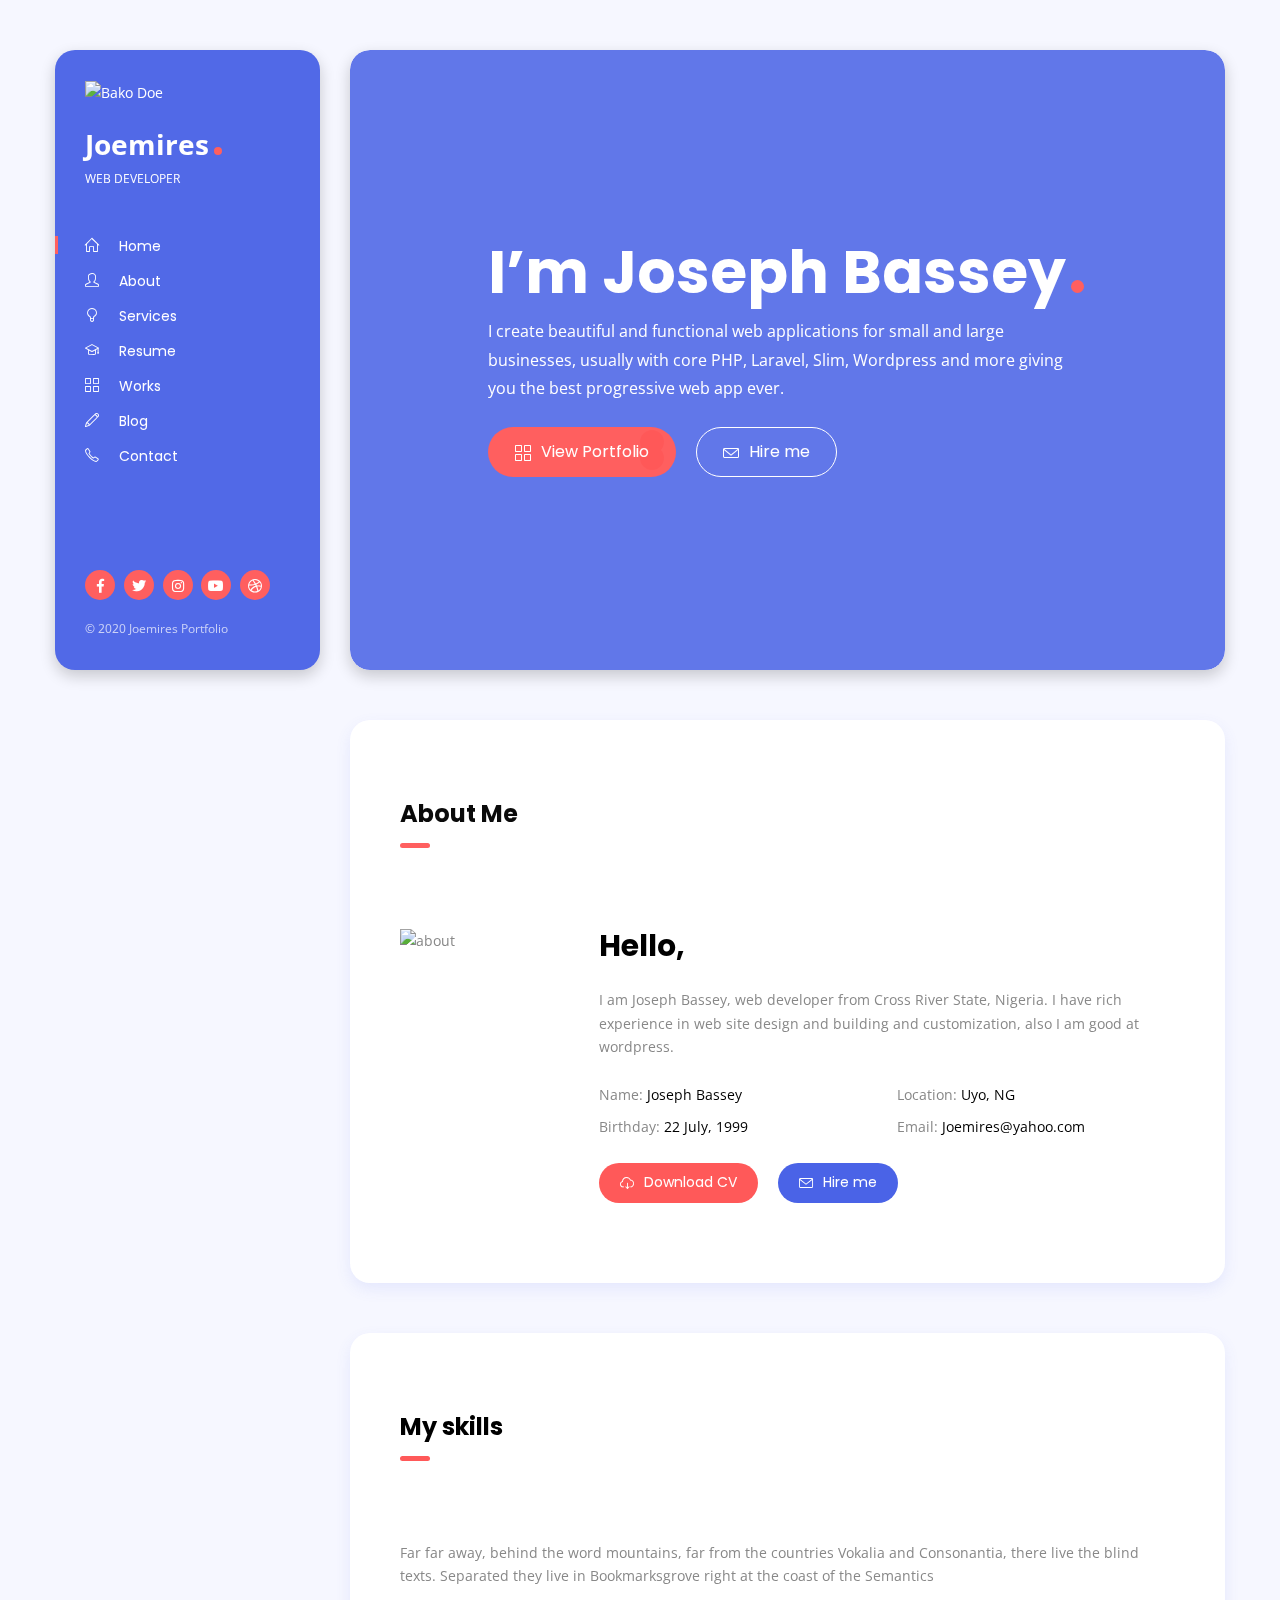
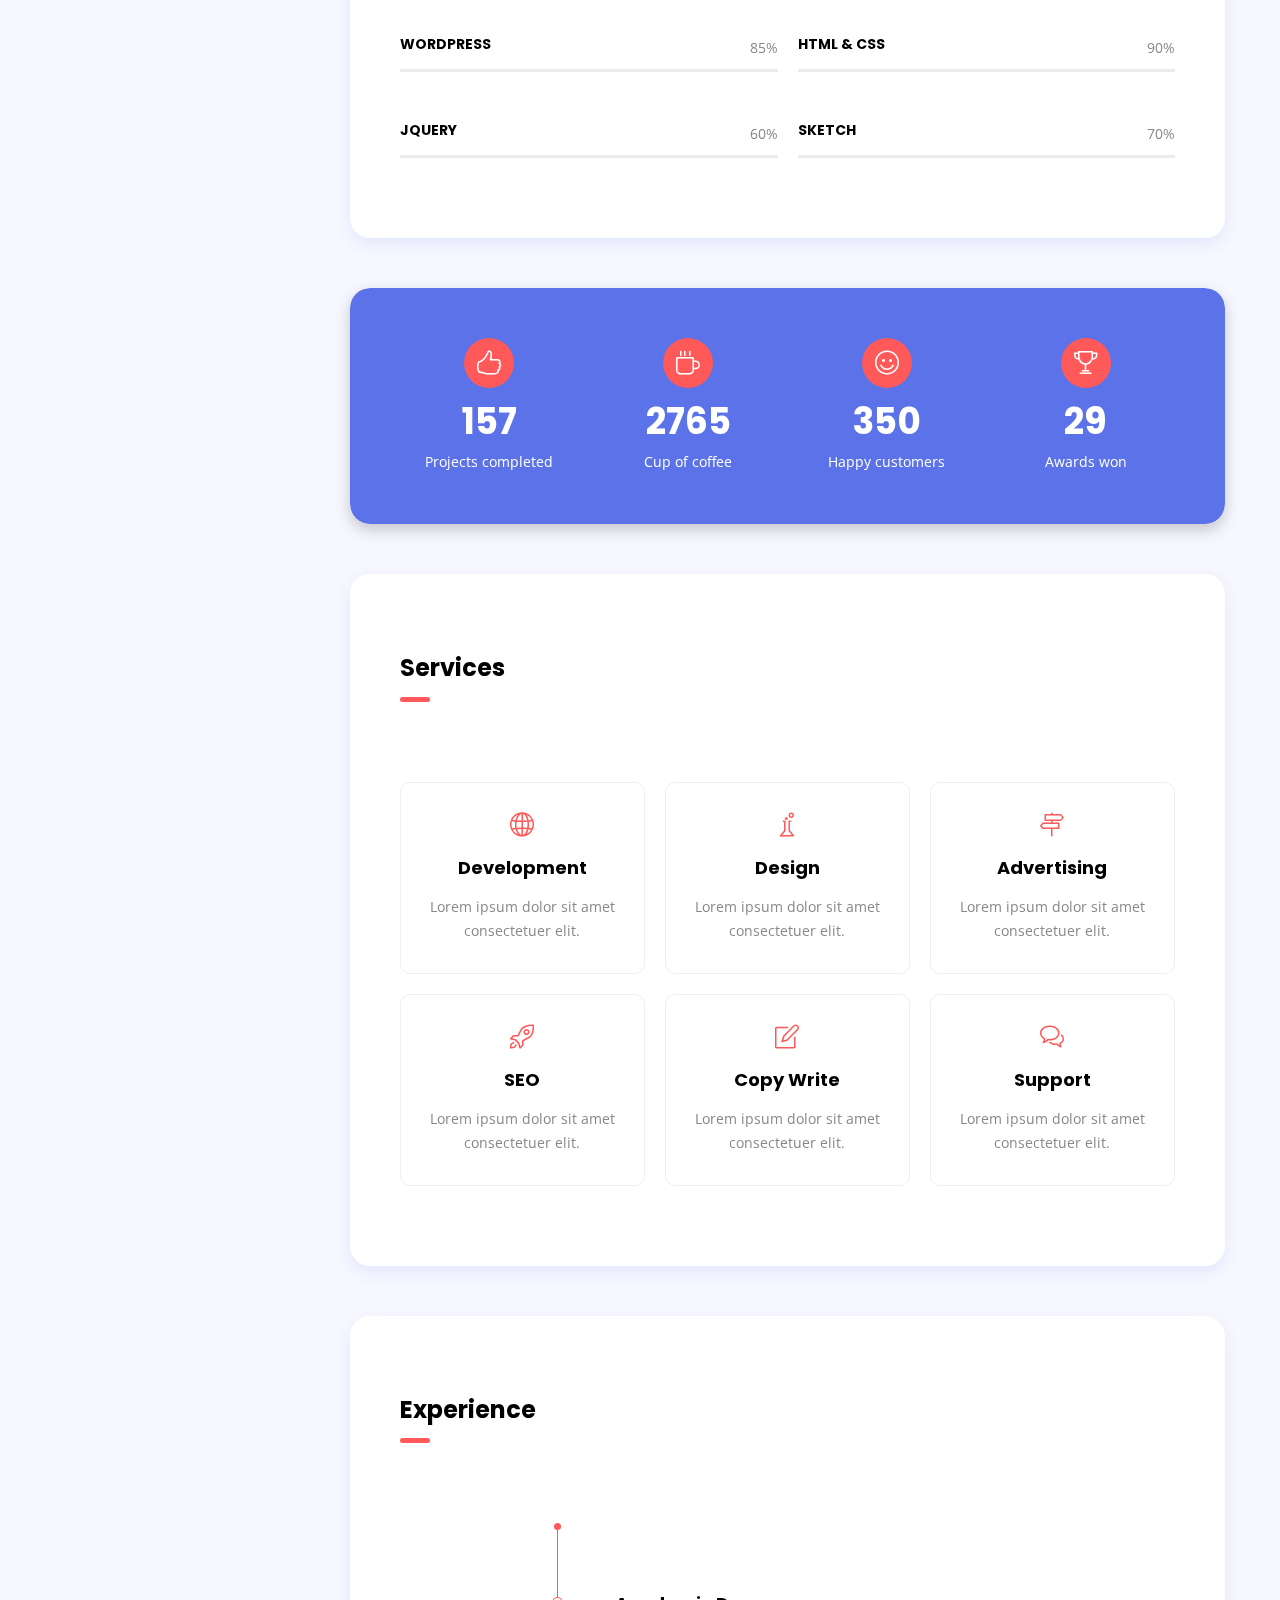
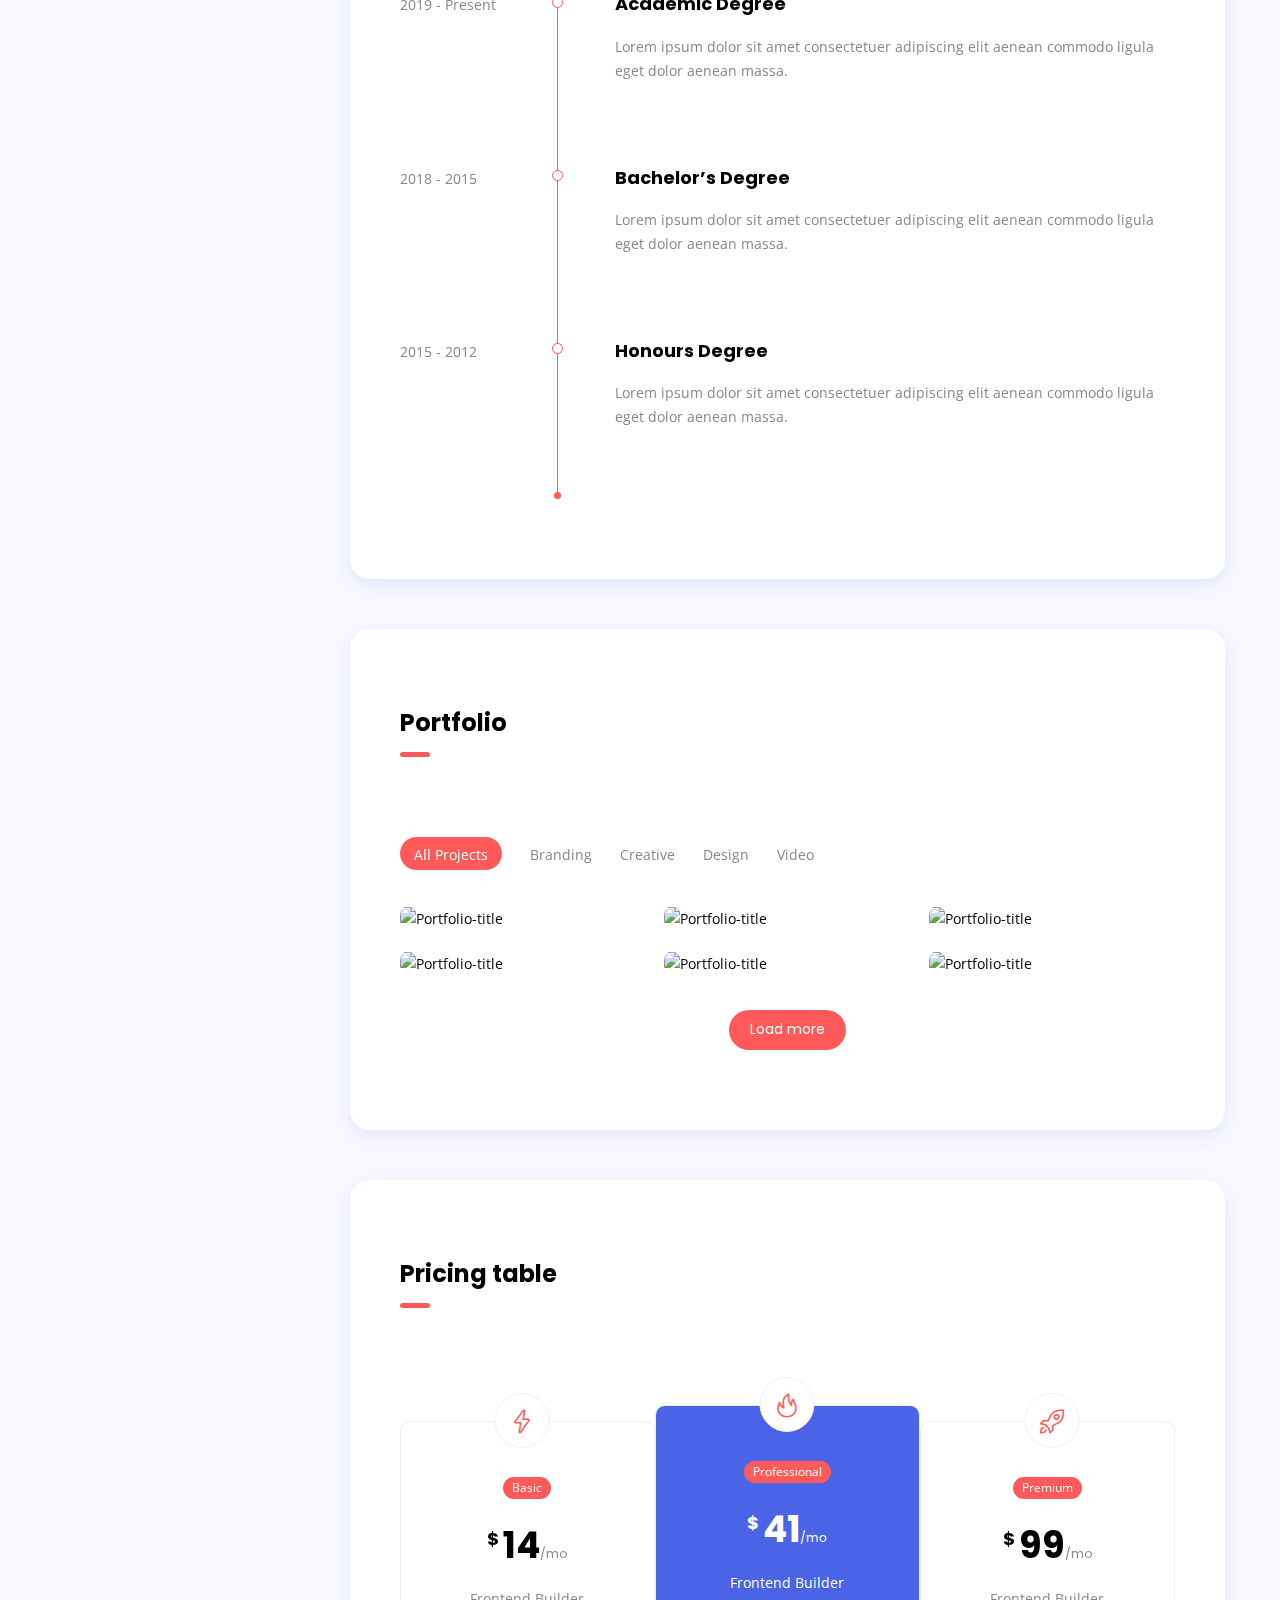
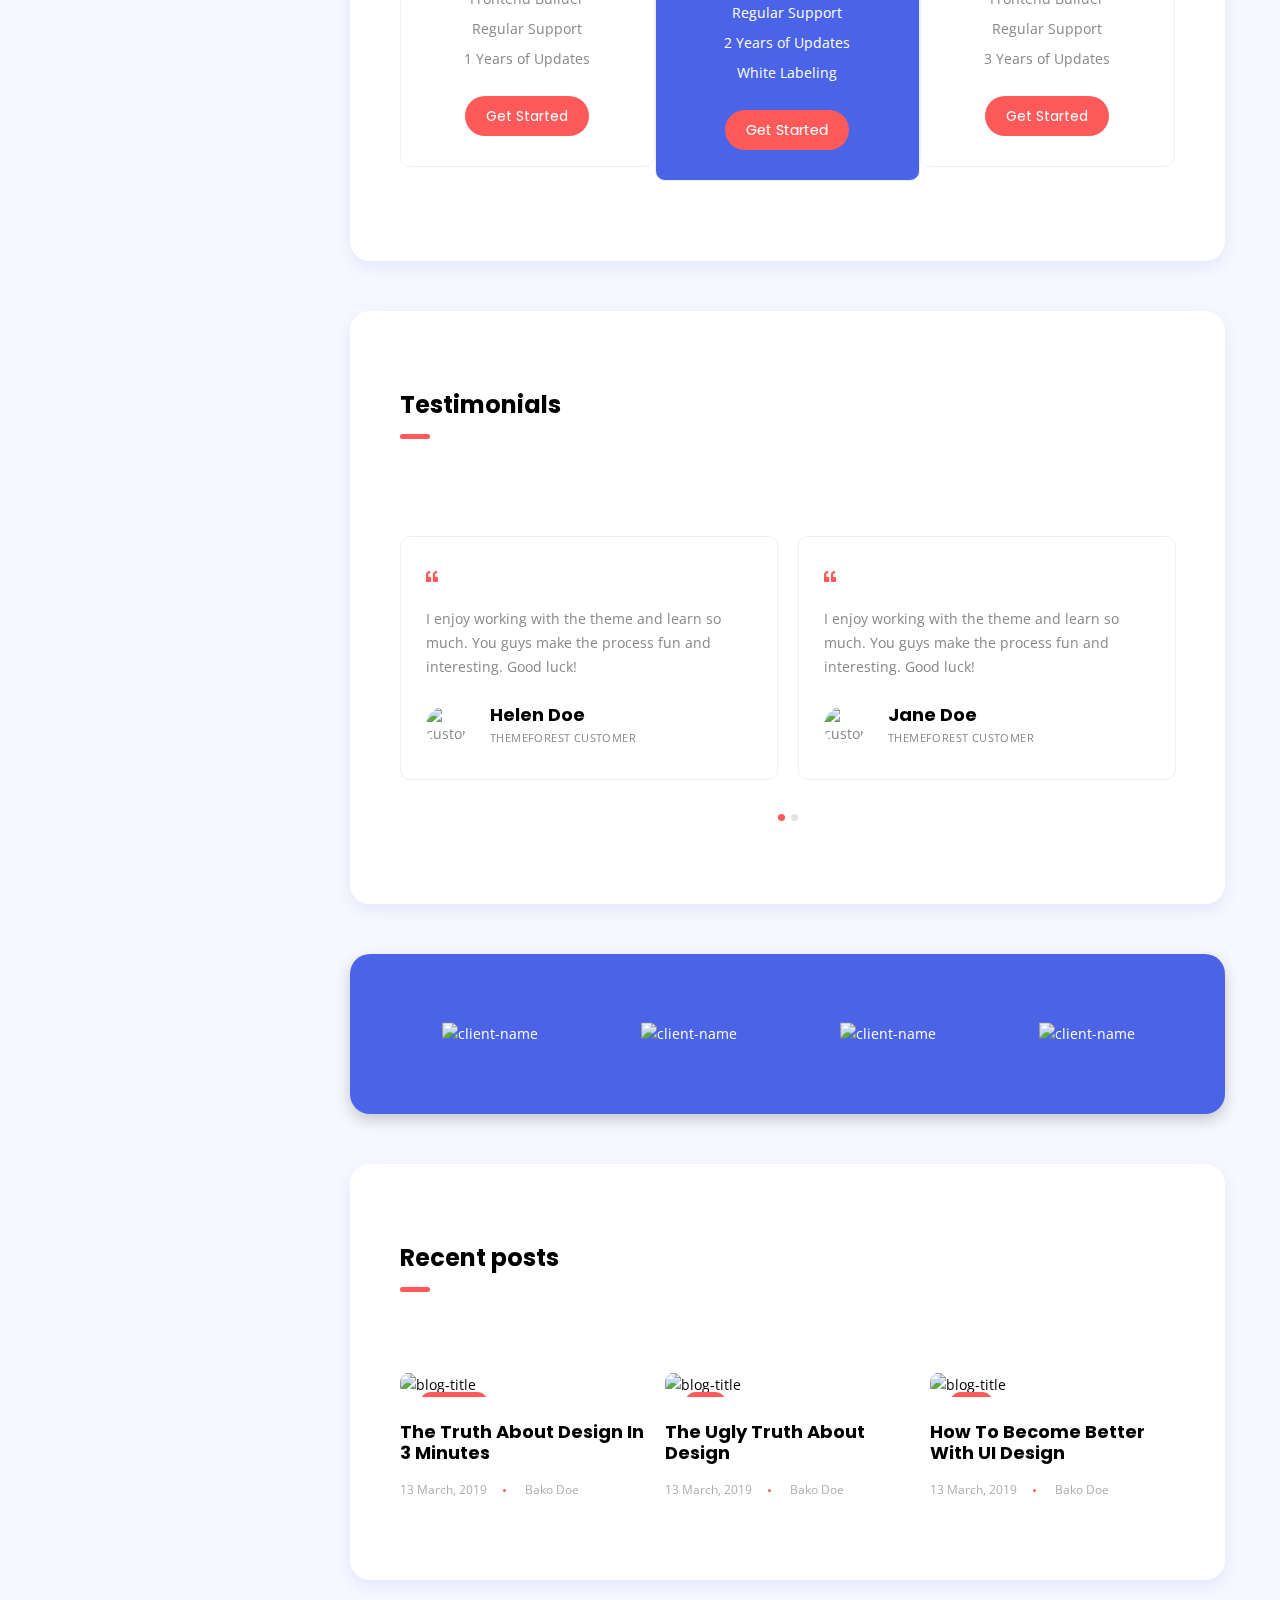
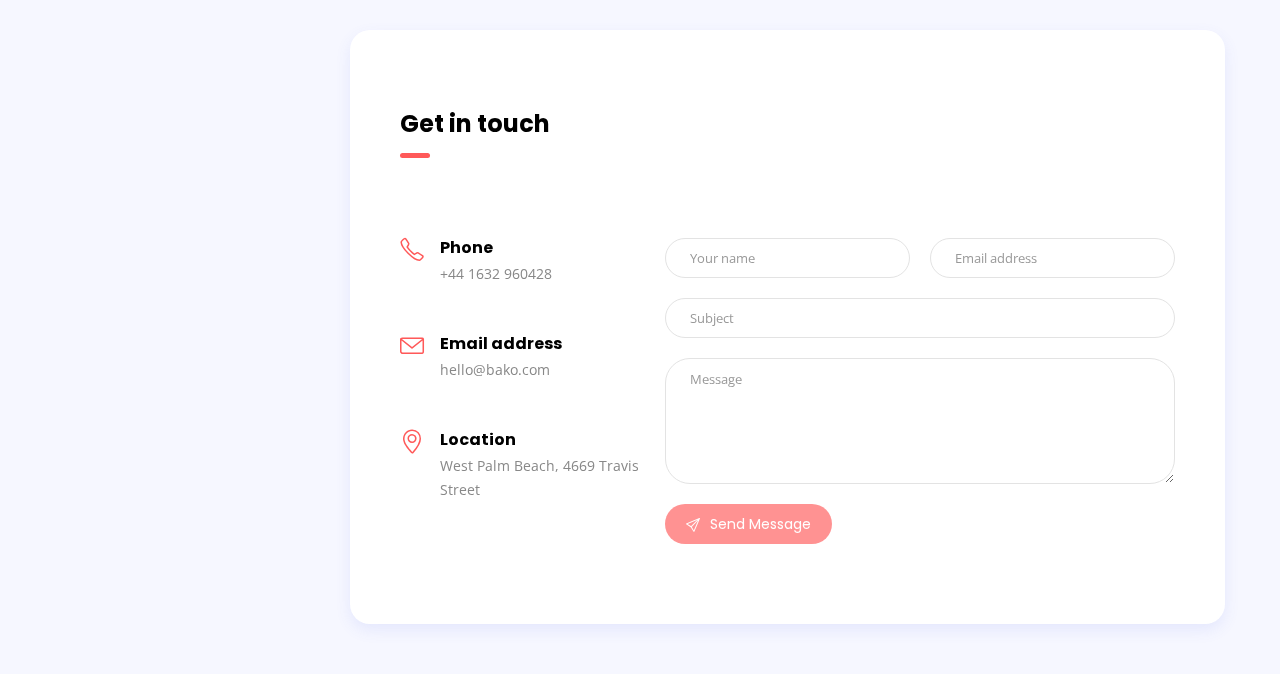
==== commit ca103fa3: "Update index.html" ====
--- a/index.html
+++ b/index.html
@@ -118,12 +118,12 @@
 					<p class="mb-0">I am Joseph Bassey, web developer from Cross River State, Nigeria. I have rich experience in web site design and building and customization, also I am good at wordpress.</p>
 					<div class="row my-4">
 						<div class="col-md-6">
-							<p class="mb-2">Name: <span class="text-dark">Bako Doe</span></p>
-							<p class="mb-0">Birthday: <span class="text-dark">14 August, 1990</span></p>
+							<p class="mb-2">Name: <span class="text-dark">Joseph Bassey</span></p>
+							<p class="mb-0">Birthday: <span class="text-dark">22 July, 1999</span></p>
 						</div>
 						<div class="col-md-6 mt-2 mt-md-0 mt-sm-2">
-							<p class="mb-2">Location: <span class="text-dark">London, UK</span></p>
-							<p class="mb-0">Email: <span class="text-dark">hello@bako.com</span></p>
+							<p class="mb-2">Location: <span class="text-dark">Uyo, NG</span></p>
+							<p class="mb-0">Email: <span class="text-dark">Joemires@yahoo.com</span></p>
 						</div>
 					</div>
 					<a href="#" class="btn btn-default mr-3"><i class="icon-cloud-download"></i>Download CV</a>
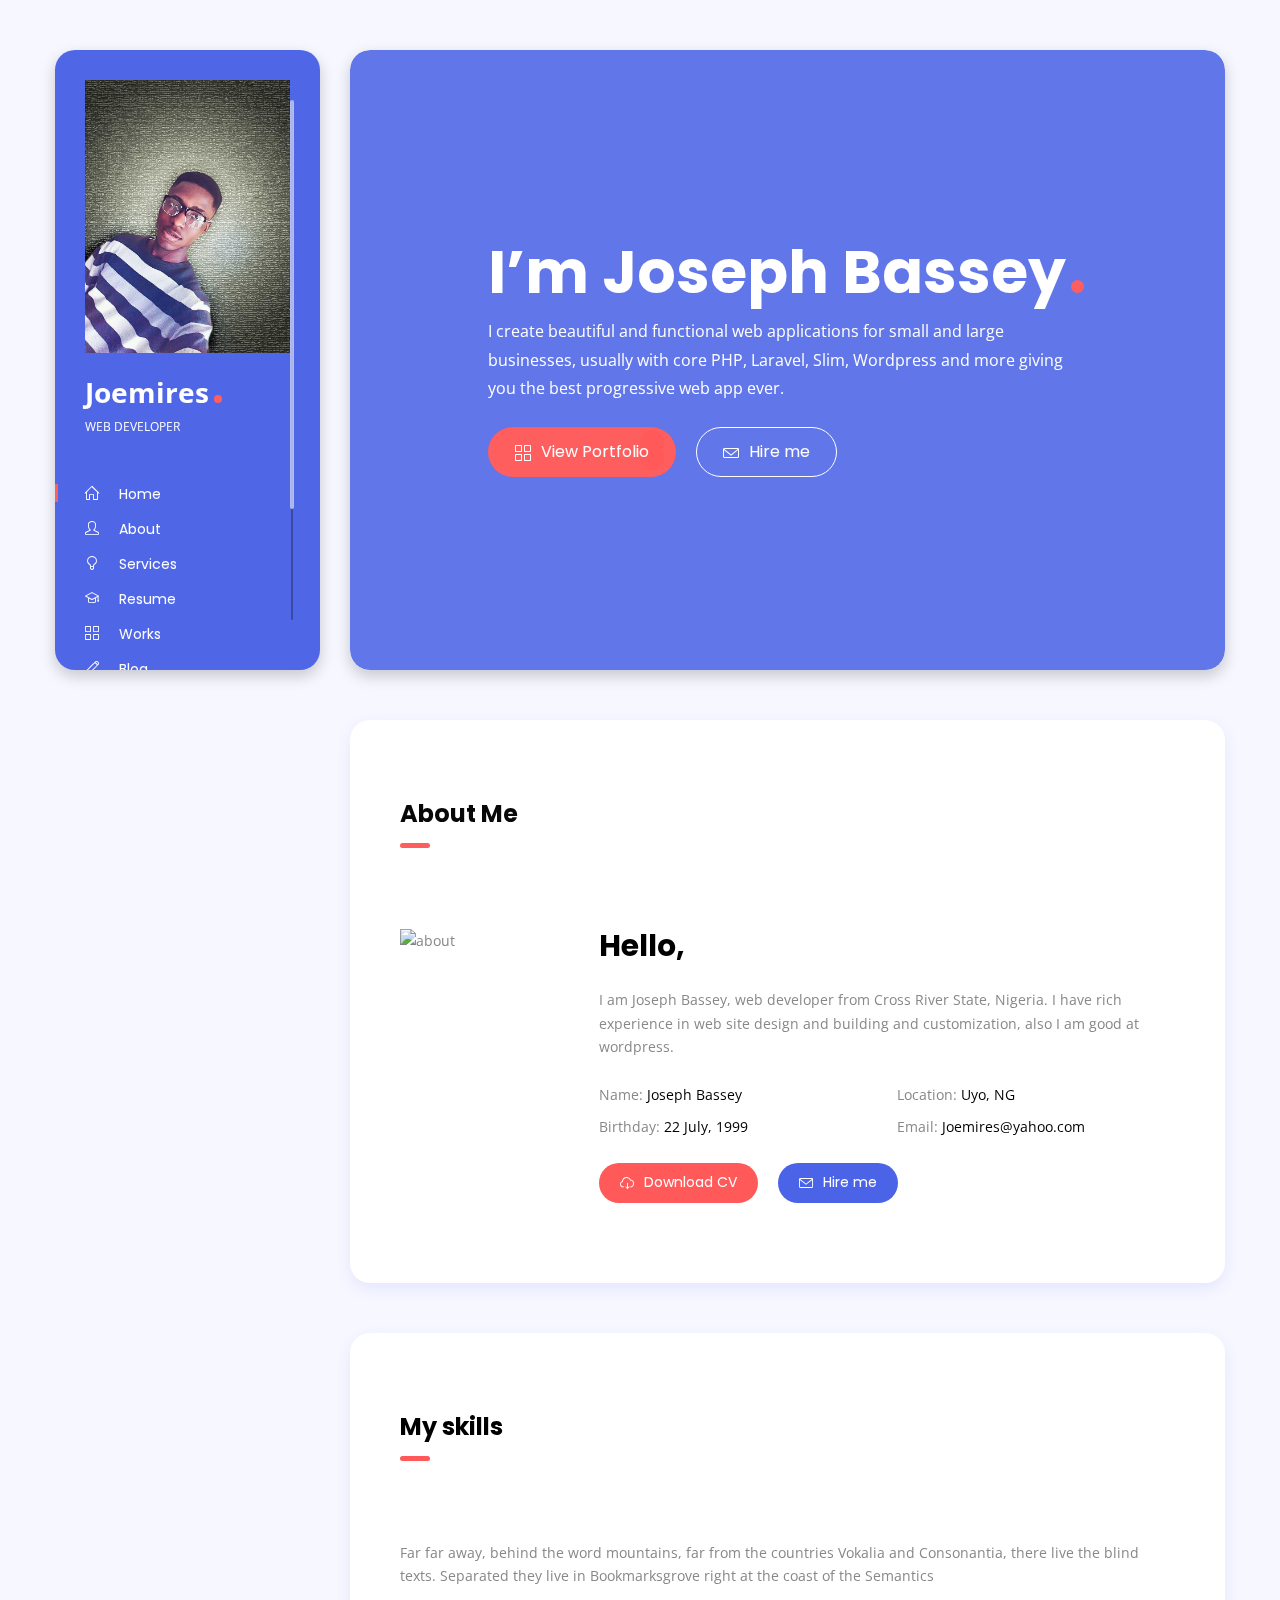
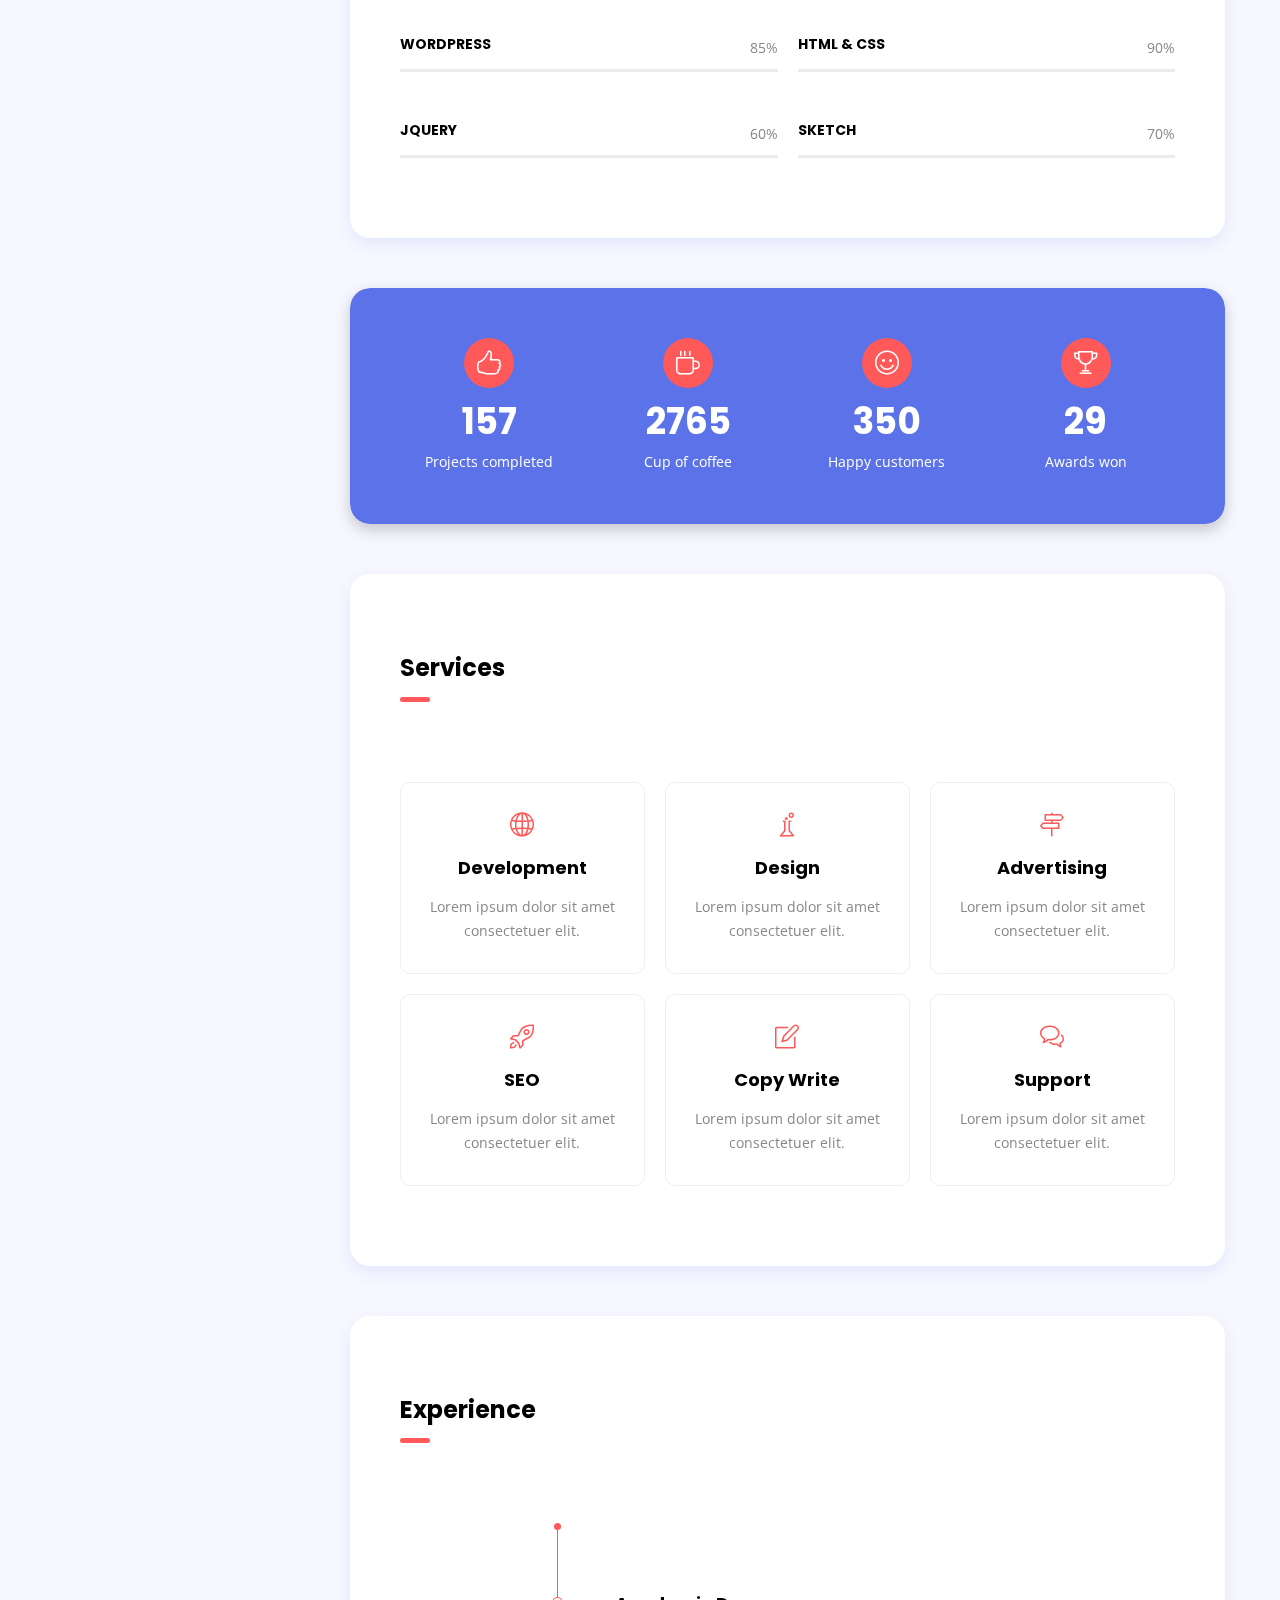
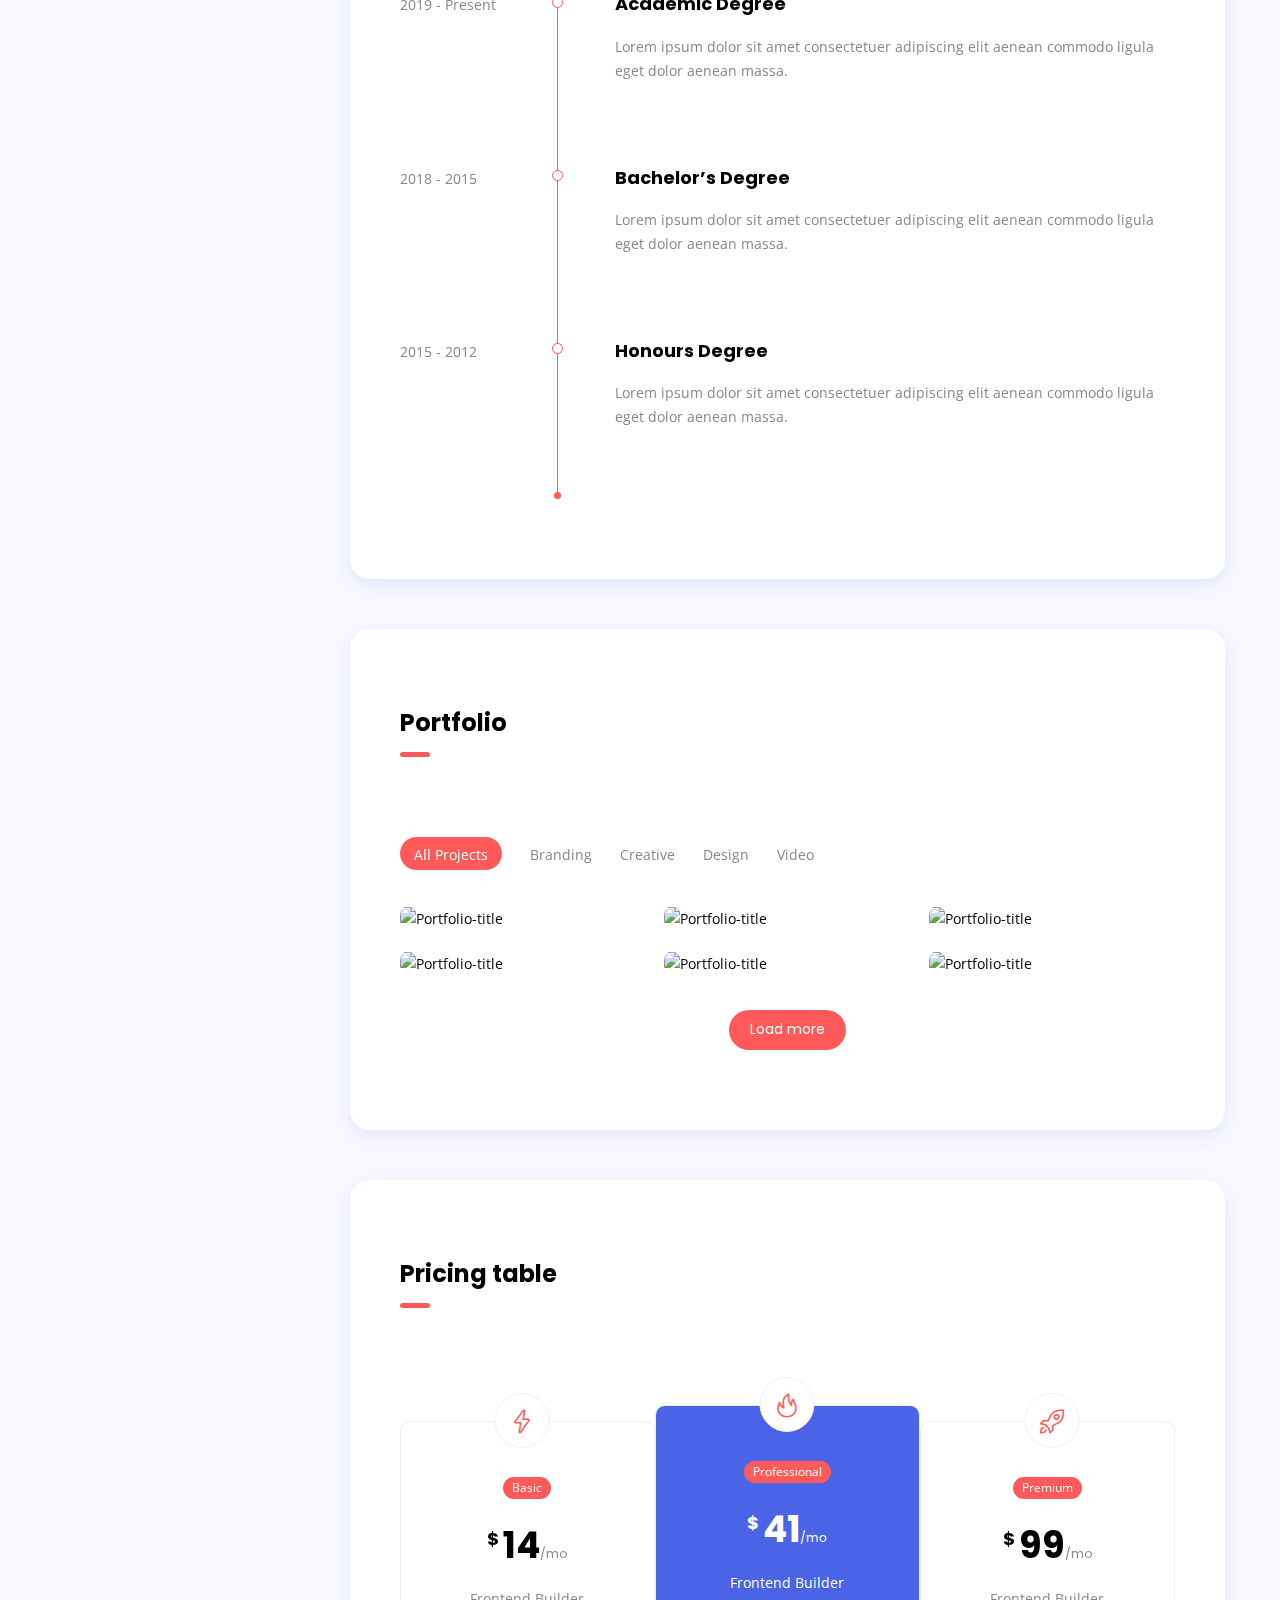
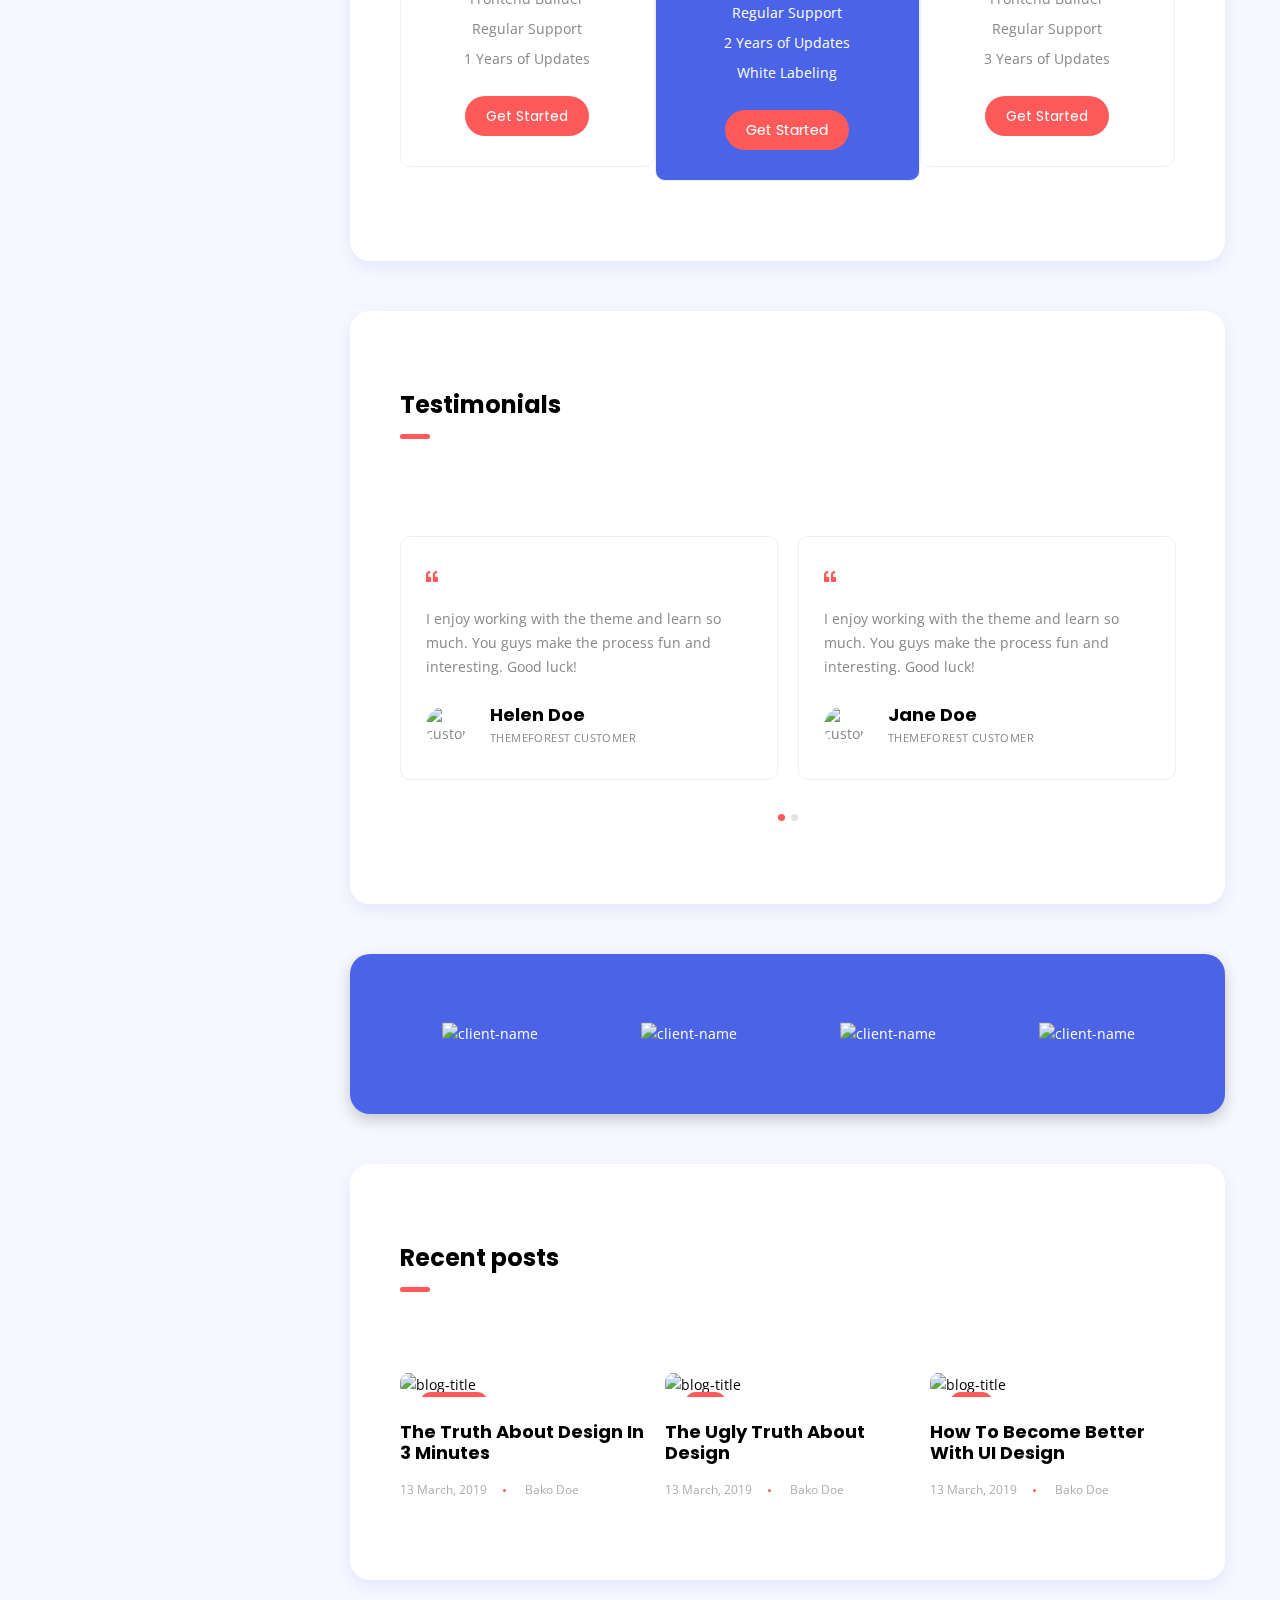
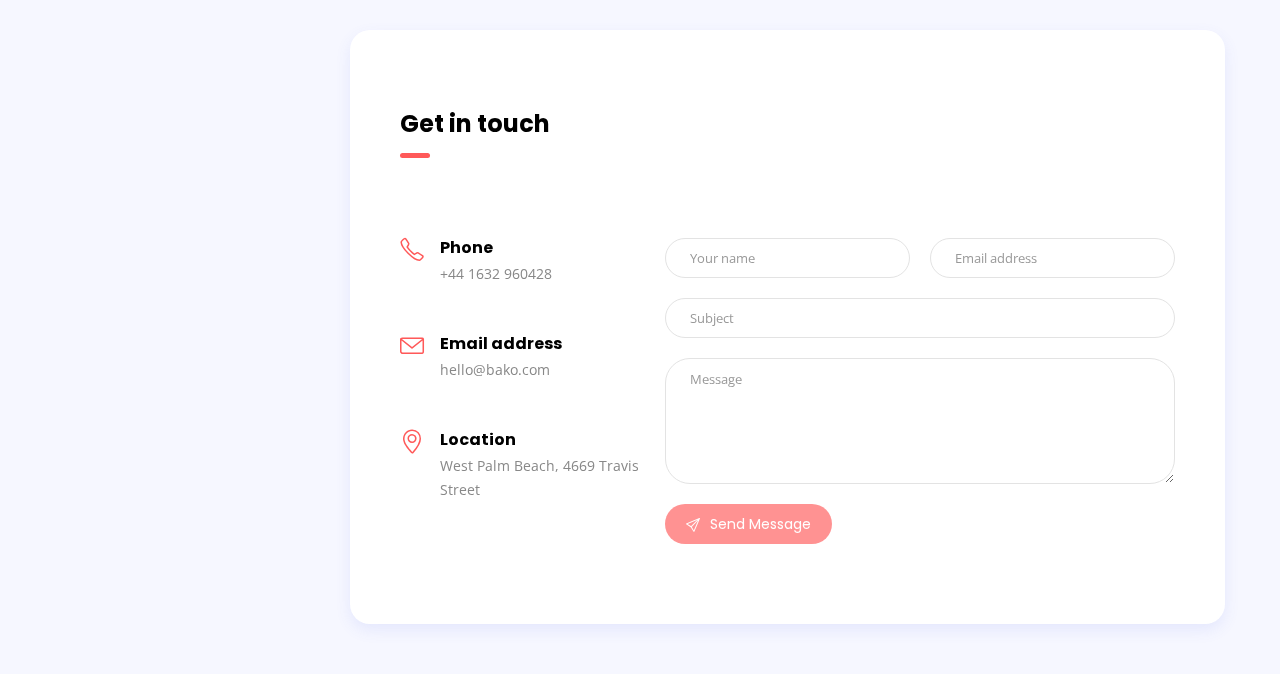
==== commit 15912ae5: "Update index.html" ====
--- a/index.html
+++ b/index.html
@@ -44,8 +44,8 @@
 			<span></span>
 			<span></span>
 		</button>
-		<a href="index.html" class="logo"><img src="https://pxltheme.com/html/bako/images/logo.png" alt="Bako Doe" /></a>
-		<a href="index.html" class="site-title dot ml-2">Bako Doe</a>
+		<a href="index.html" class="logo"><img src="imgs/me01.jpg" alt="Bako Doe" /></a>
+		<a href="index.html" class="site-title dot ml-2">Joemires</a>
 	</div>
 
 	<!-- header -->
@@ -54,7 +54,7 @@
 			<span aria-hidden="true">&times;</span>
 		</button>
 		<div class="header-inner d-flex align-items-start flex-column">
-			<a href="index.html"><img src="https://pxltheme.com/html/bako/images/logo.png" alt="Bako Doe" /></a>
+			<a href="index.html"><img src="imgs/me01.jpg" alt="Bako Doe" /></a>
 			<a href="index.html" class="site-title dot mt-3">Joemires</a>
 			<span class="site-slogan">Web Developer</span>
 			
@@ -93,7 +93,7 @@
 	<main class="content float-right">
 
 		<!-- section hero -->
-		<section class="hero background parallax shadow-dark d-flex align-items-center" id="home" data-image-src="https://pxltheme.com/html/bako/images/hero.jpg">
+		<section class="hero background parallax shadow-dark d-flex align-items-center" id="home" data-image-src="https://scontent.fabv2-1.fna.fbcdn.net/v/t1.0-9/31890697_2122251937989426_3989808709978030080_n.jpg?_nc_cat=105&_nc_sid=7aed08&_nc_eui2=AeFXMggXwZR118llzWjf8bndn1skZk6n9EbrKnrG7UB8TqvHV-1jFGFo-yU3ue3ZAp5NdFXG0bNKF_MO-wxtt0QDLp96YnG76cwZQgh0kwvXhA&_nc_ohc=3hptmtXuxLsAX9ByjYq&_nc_ht=scontent.fabv2-1.fna&oh=2012bd08e46bc12057ce0c384cad67c5&oe=5E80B5B7">
 			<div class="cta mx-auto mt-2">
 				<h1 class="mt-0 mb-4">I’m Joseph Bassey<span class="dot"></span></h1>
 				<p class="mb-4">I create beautiful and functional web applications for small and large businesses, usually with core PHP, Laravel, Slim, Wordpress and more giving you the best progressive web app ever. </p>
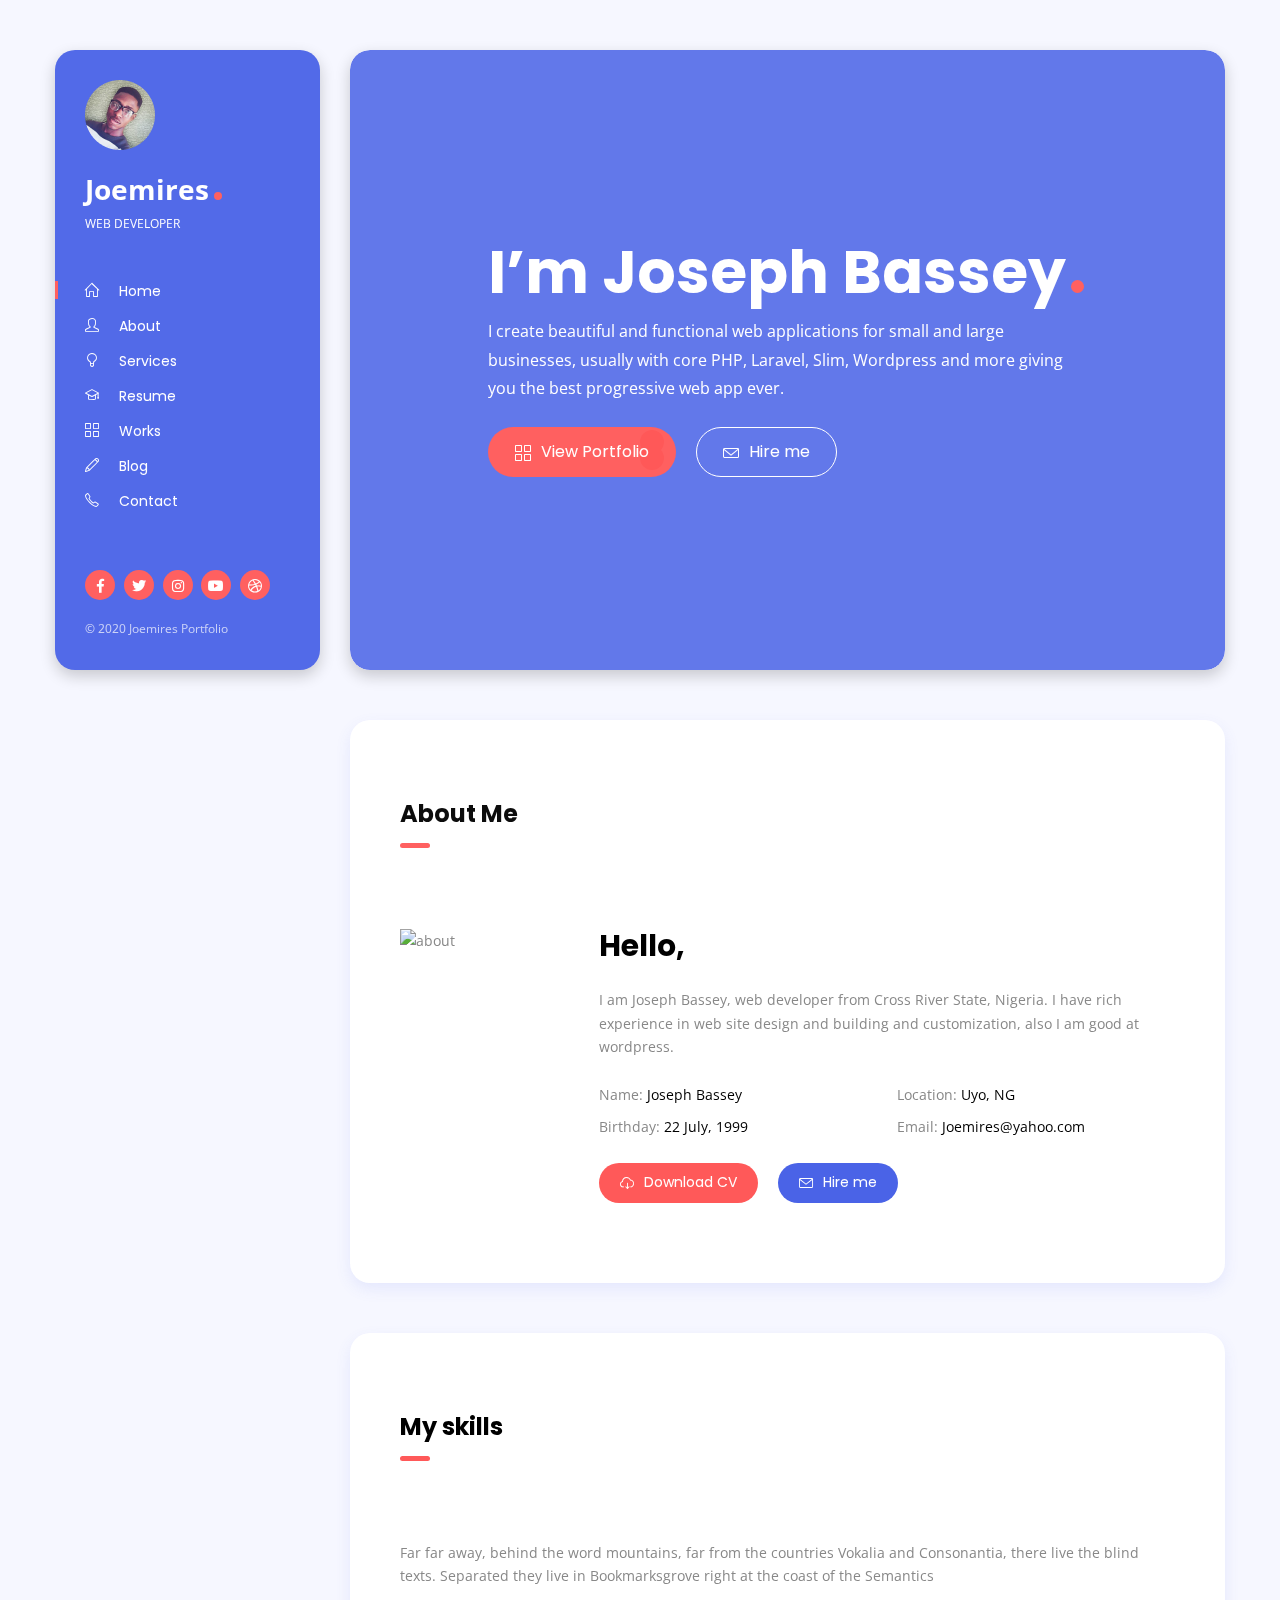
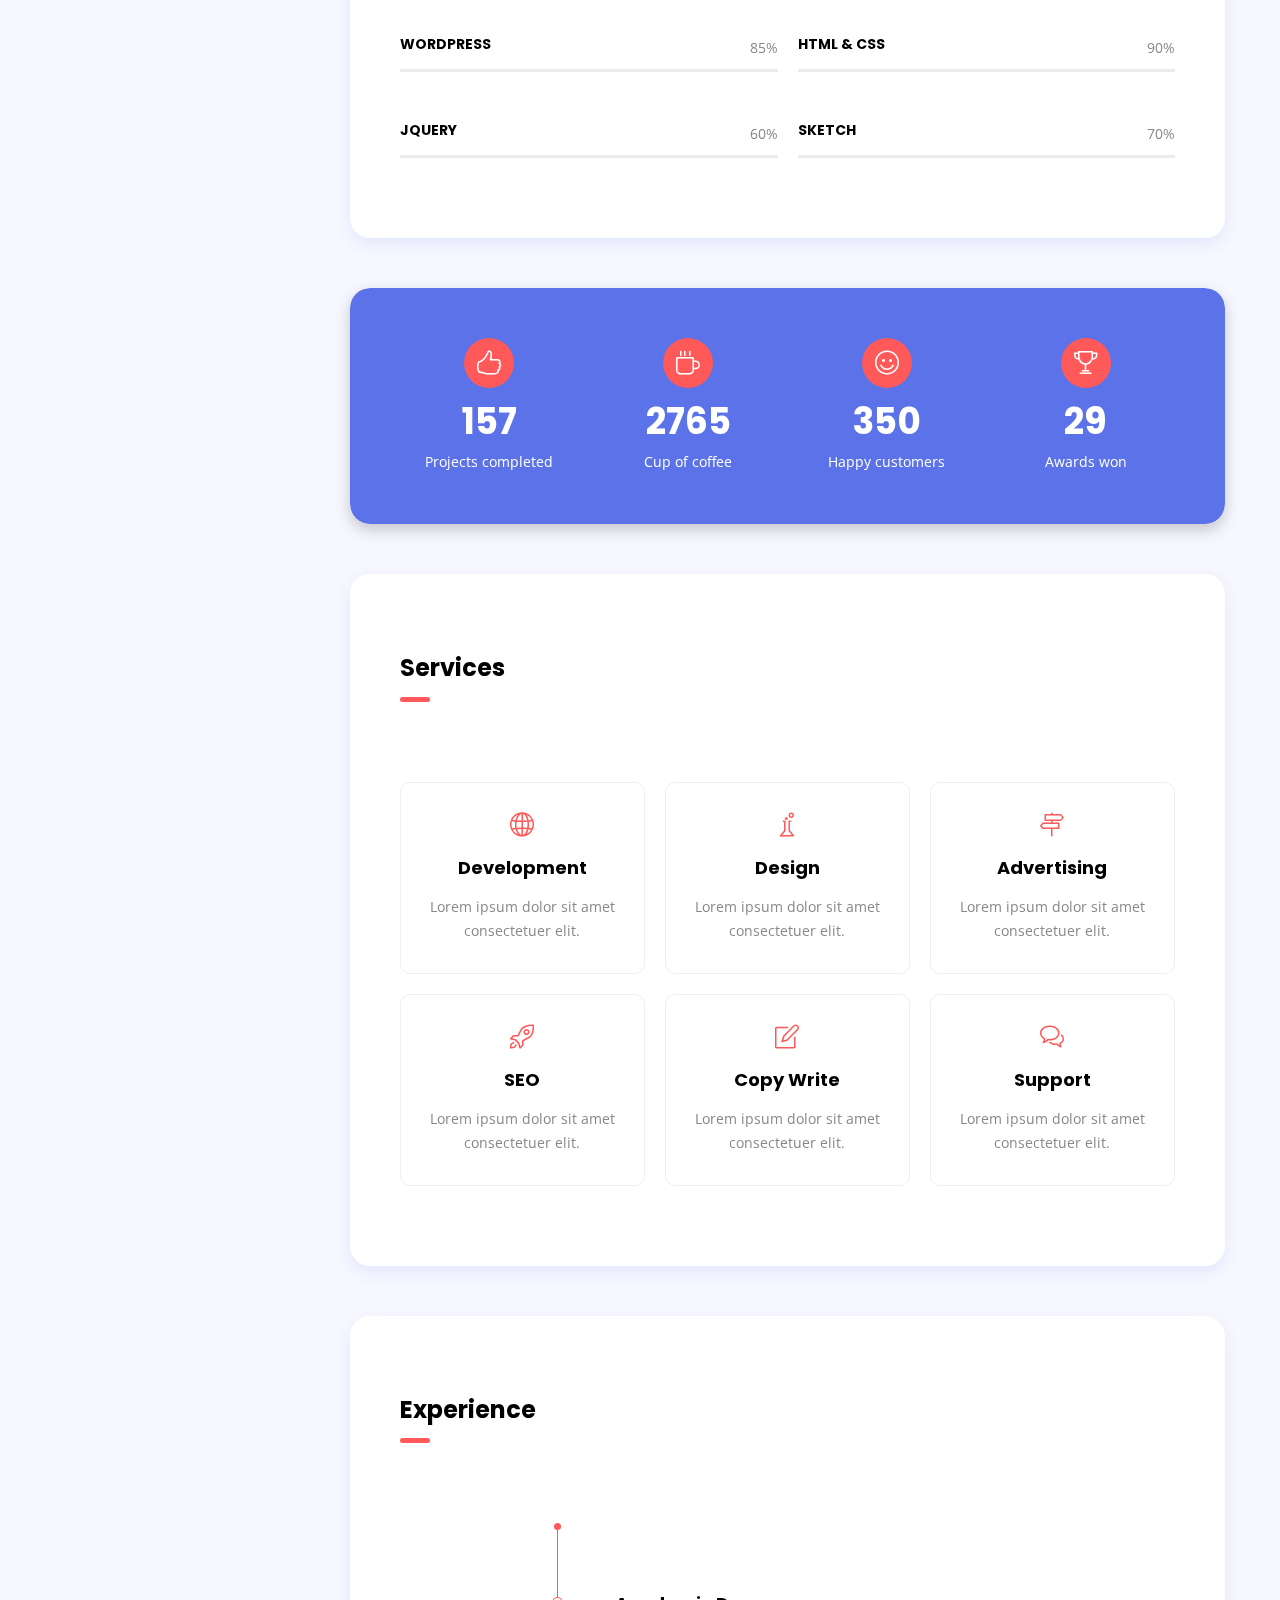
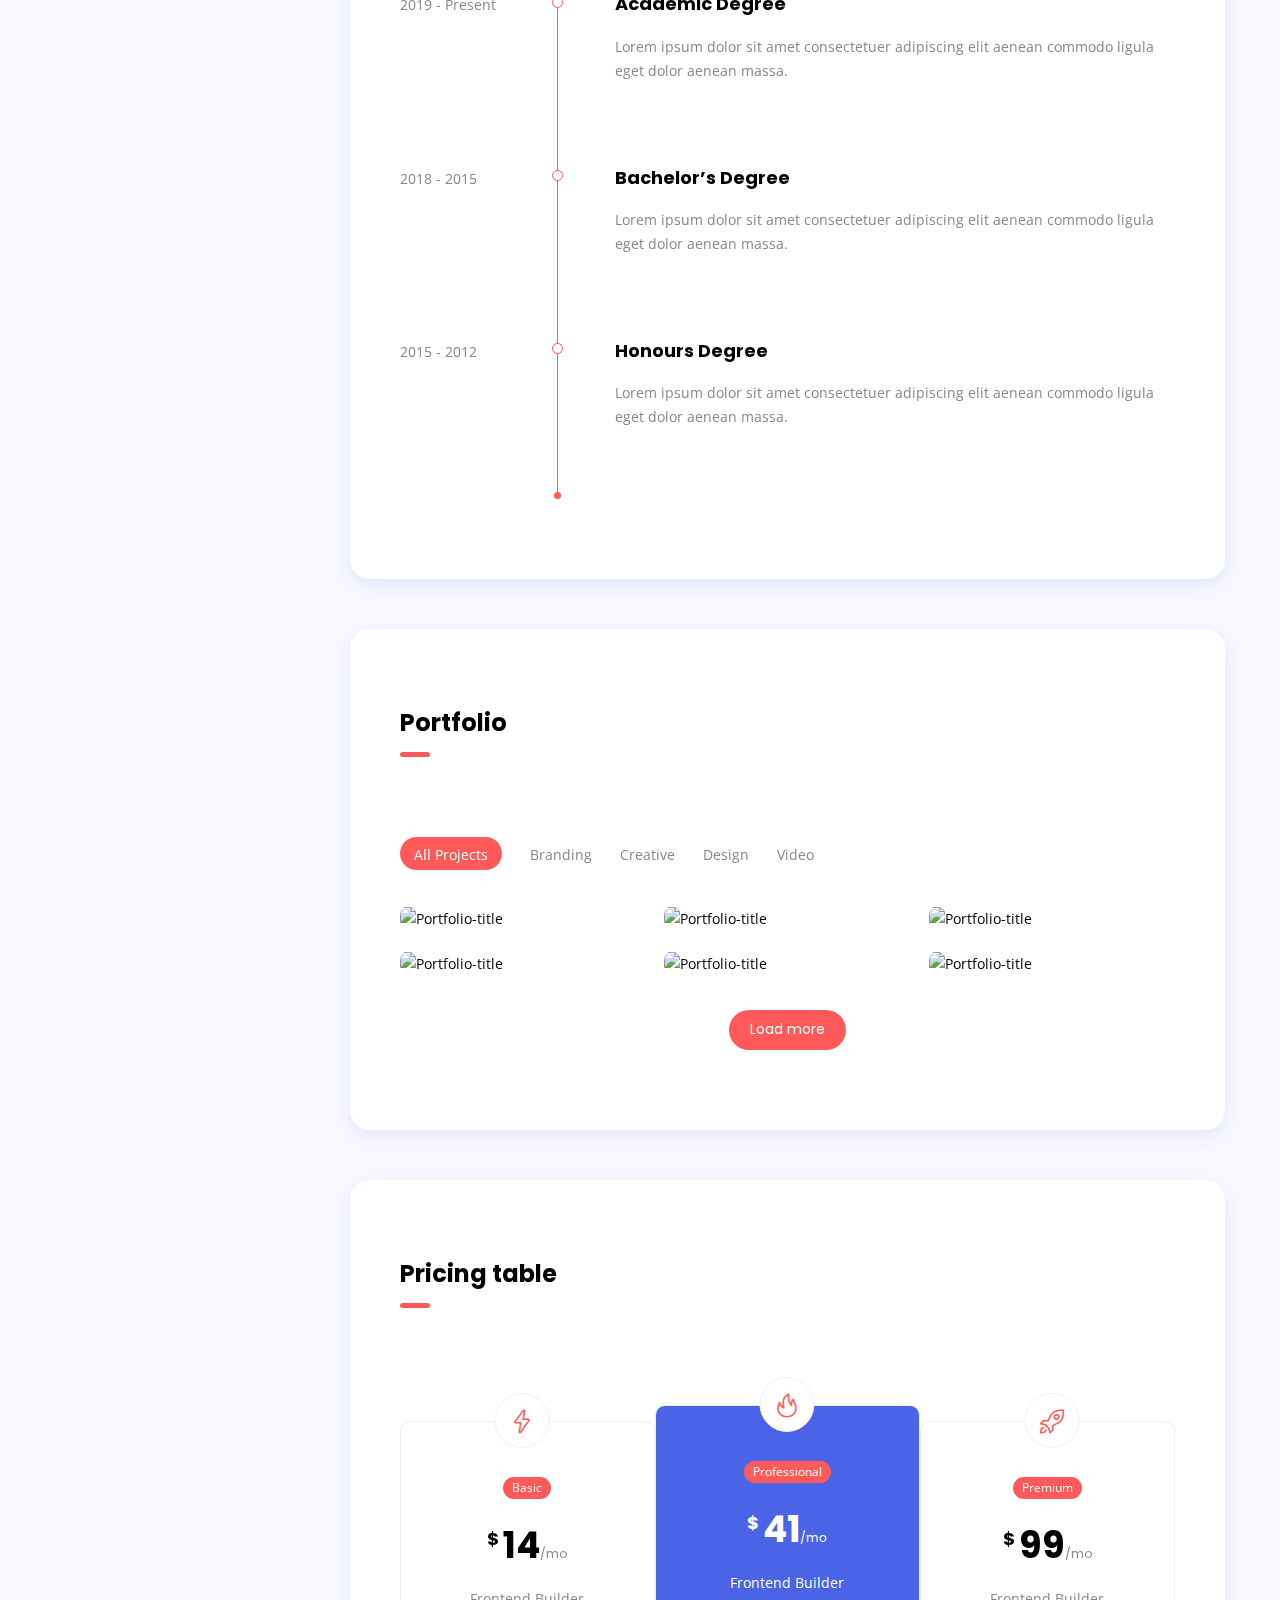
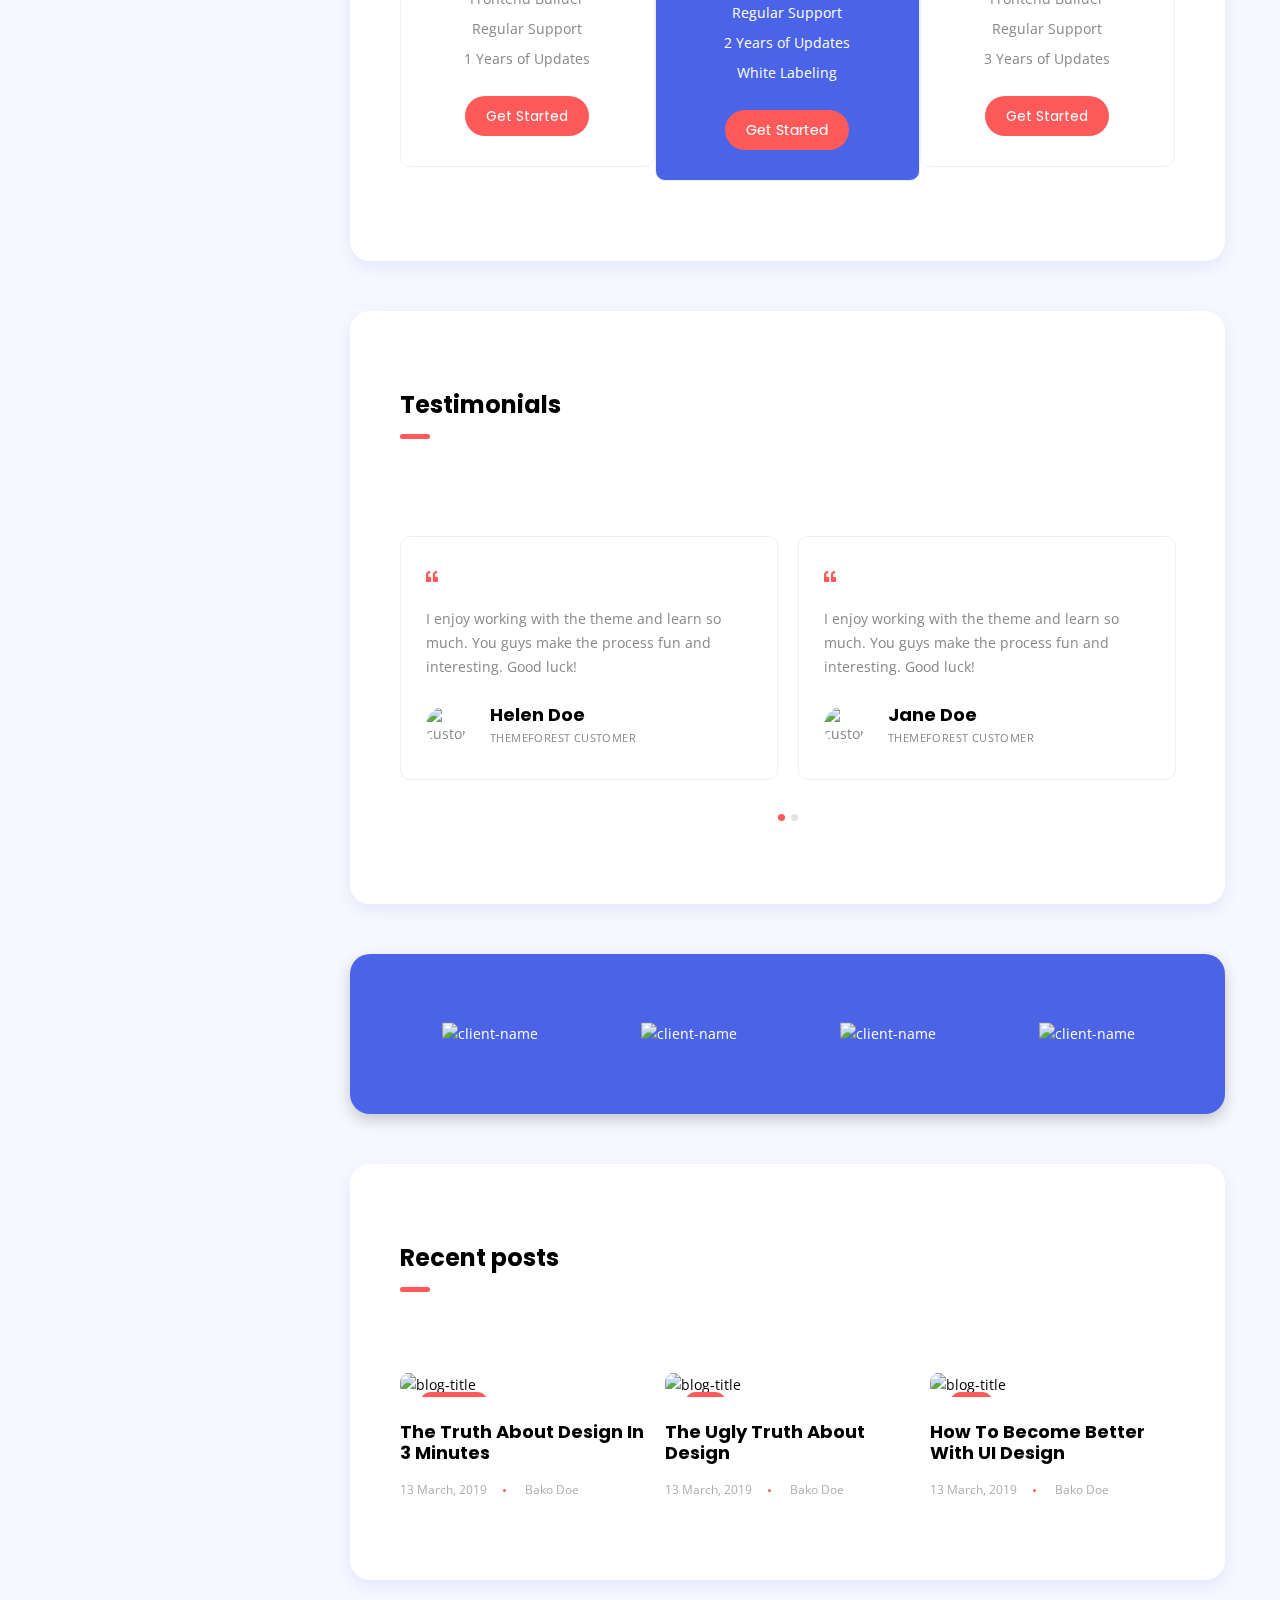
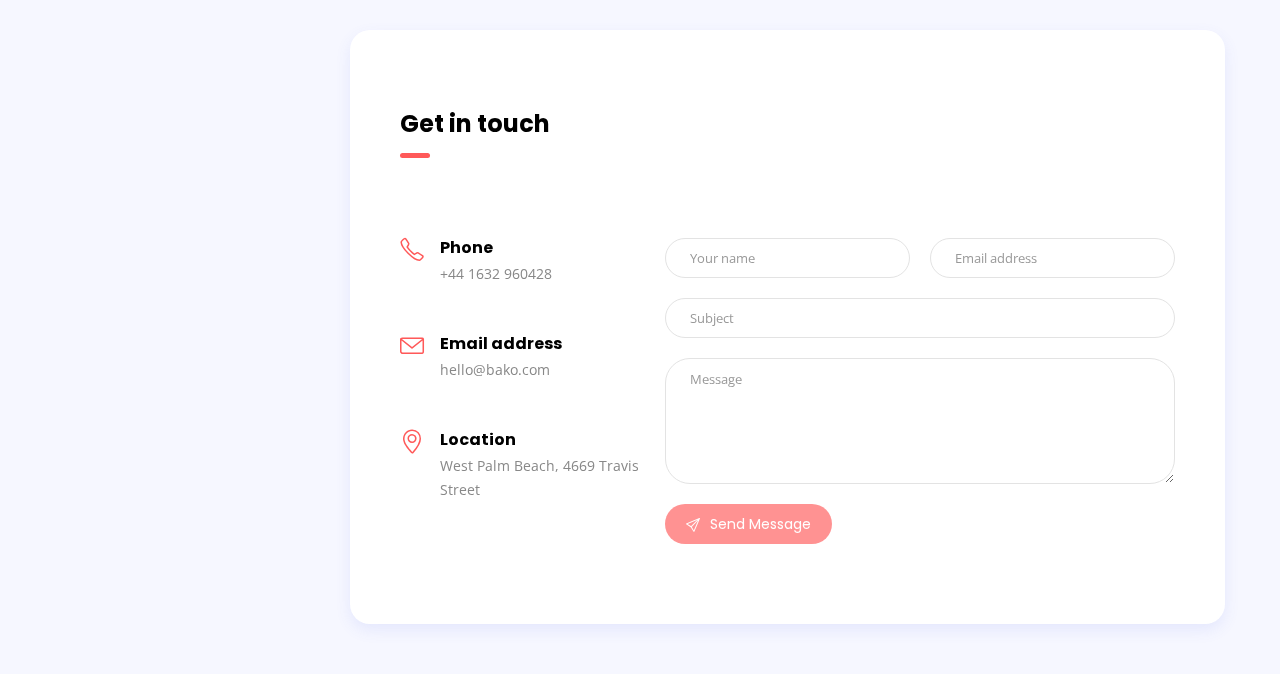
==== commit a020b640: "Update index.html" ====
--- a/index.html
+++ b/index.html
@@ -54,7 +54,7 @@
 			<span aria-hidden="true">&times;</span>
 		</button>
 		<div class="header-inner d-flex align-items-start flex-column">
-			<a href="index.html"><img src="imgs/me01.jpg" alt="Bako Doe" /></a>
+			<a href="index.html"><img src="imgs/refinedMe01 (2).png" alt="Bako Doe" /></a>
 			<a href="index.html" class="site-title dot mt-3">Joemires</a>
 			<span class="site-slogan">Web Developer</span>
 			
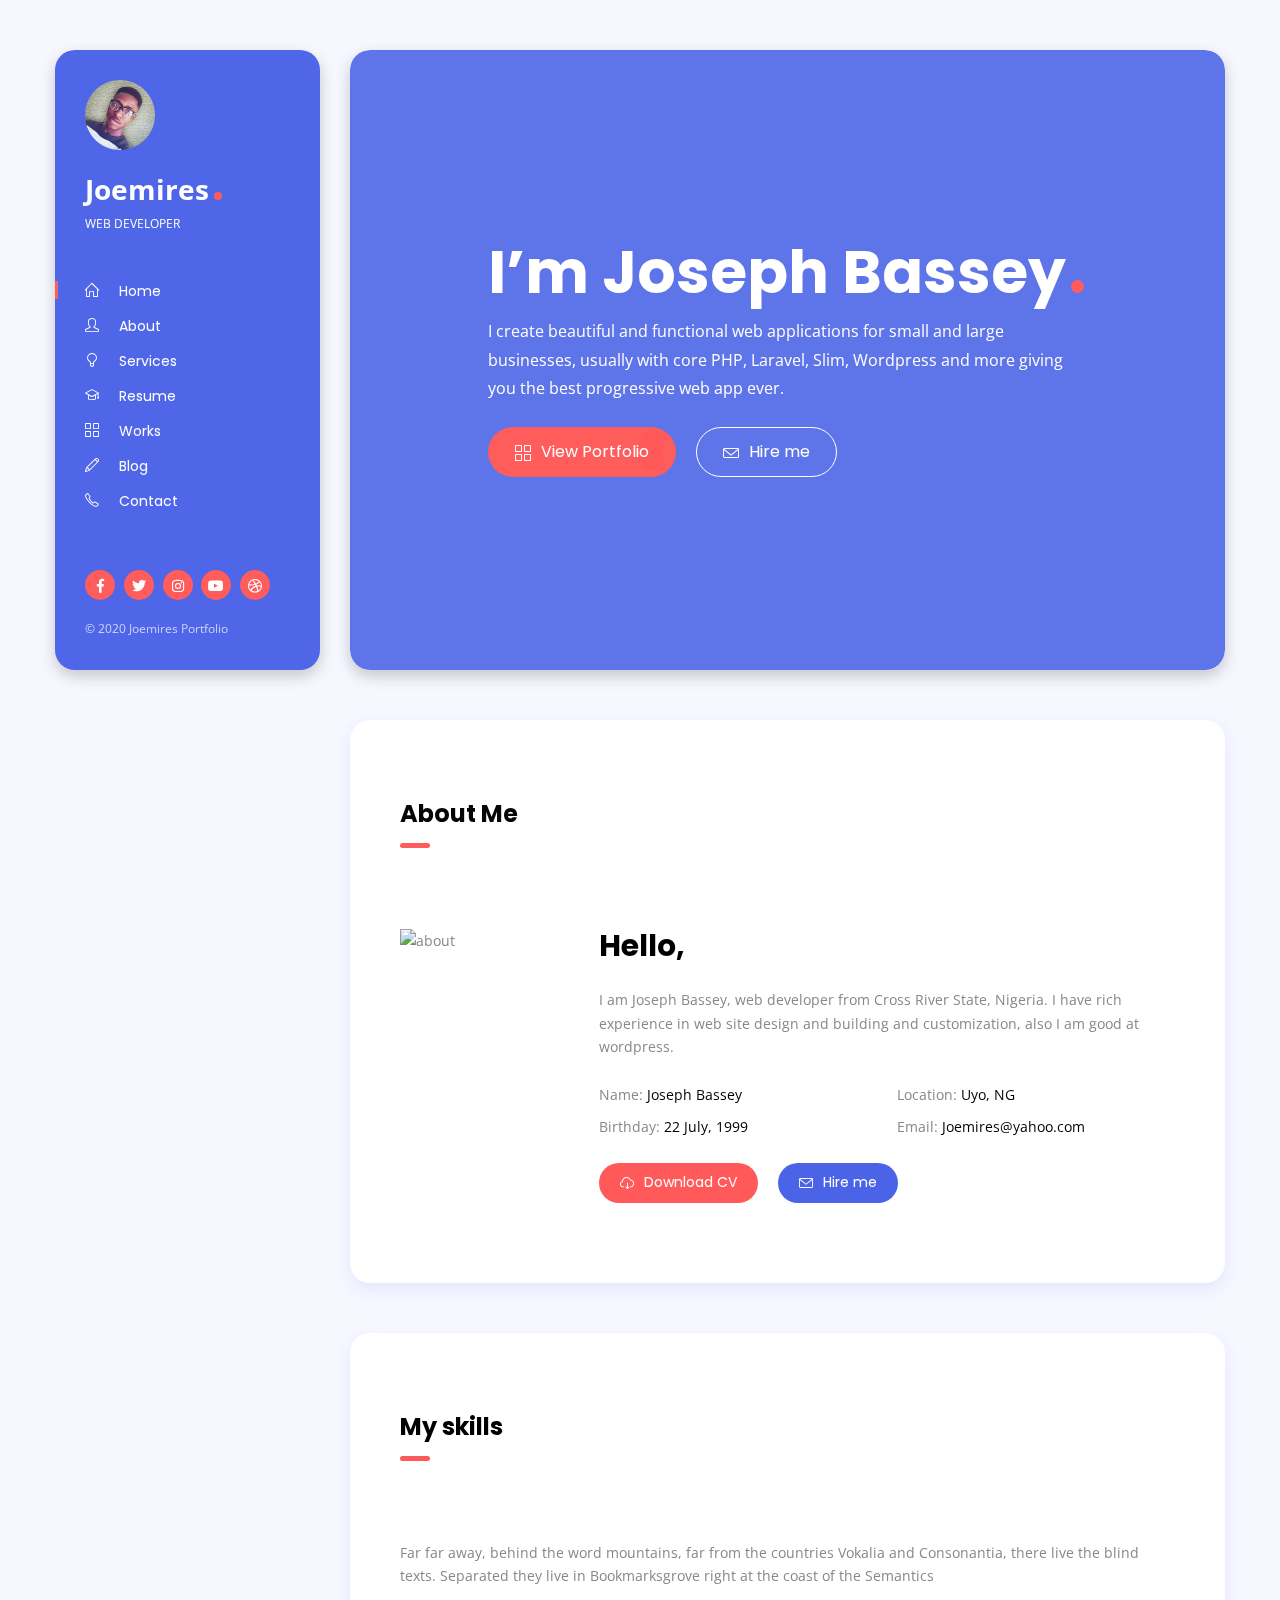
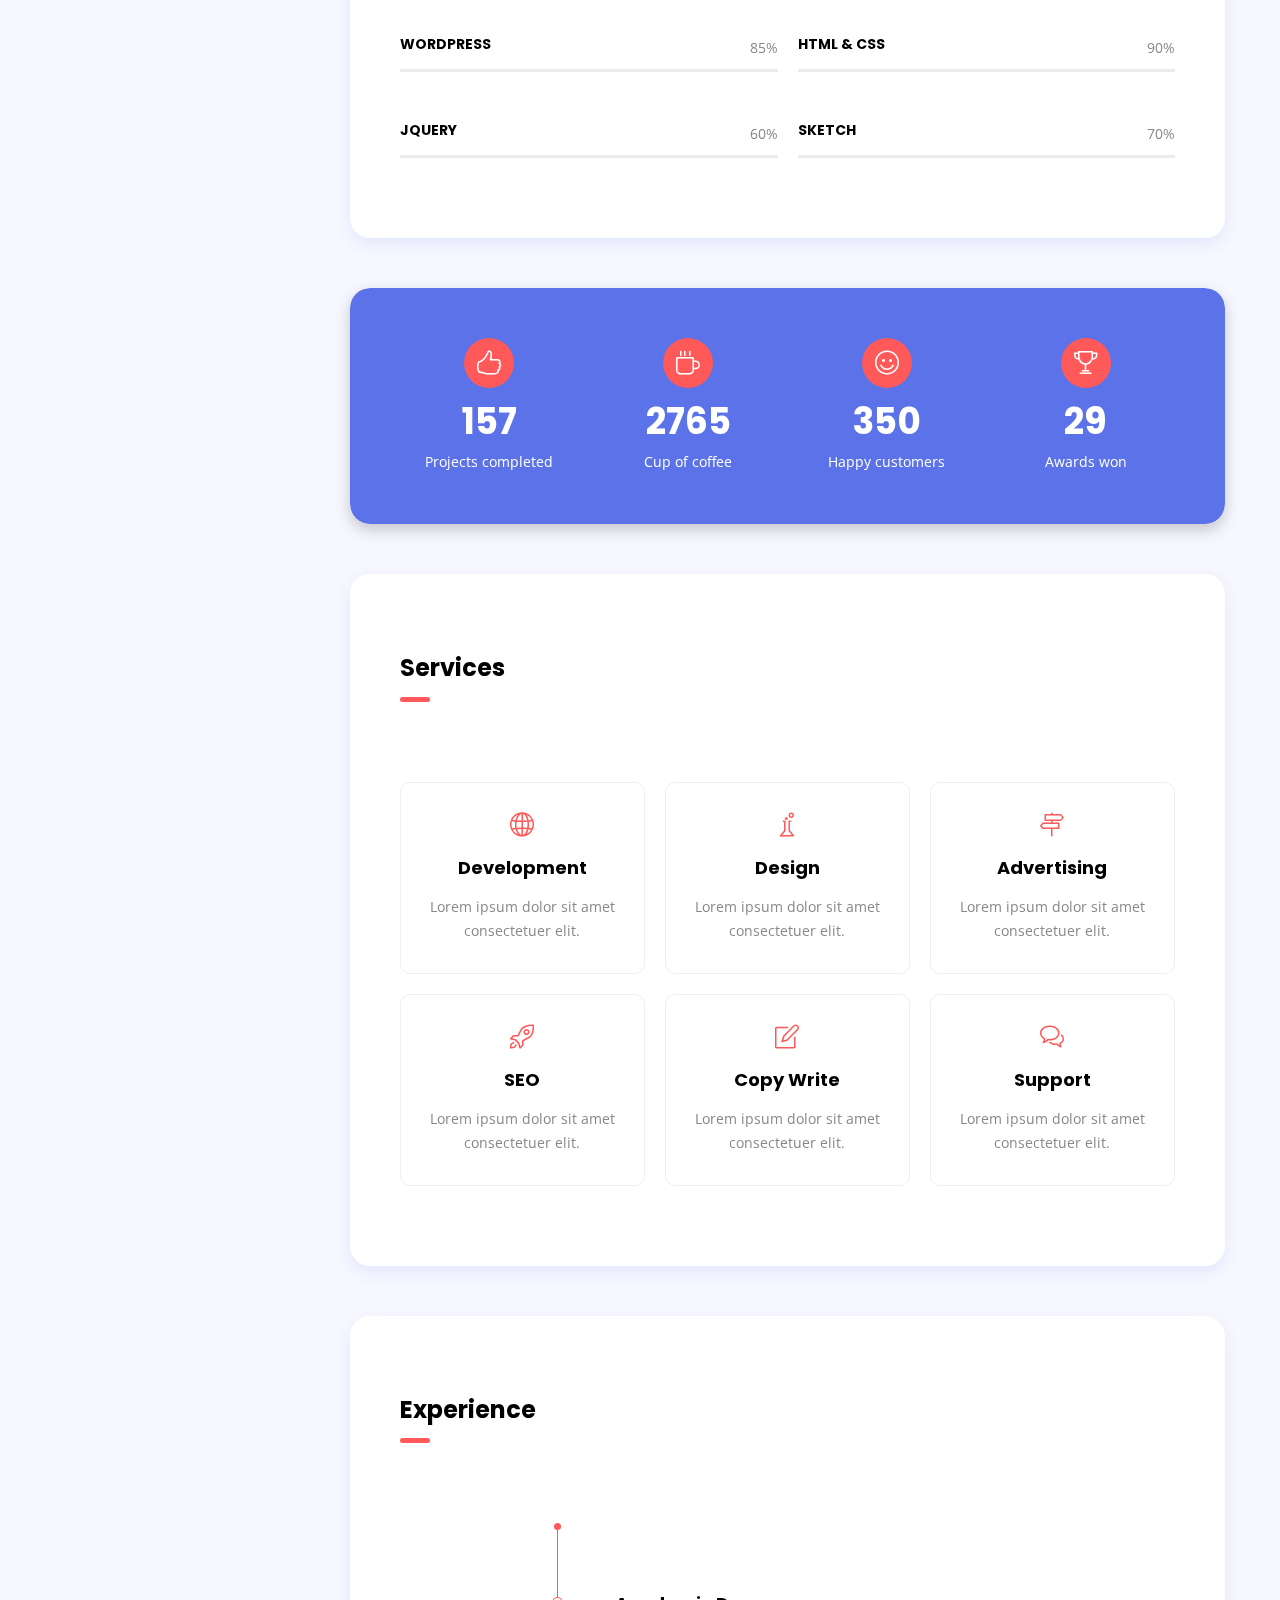
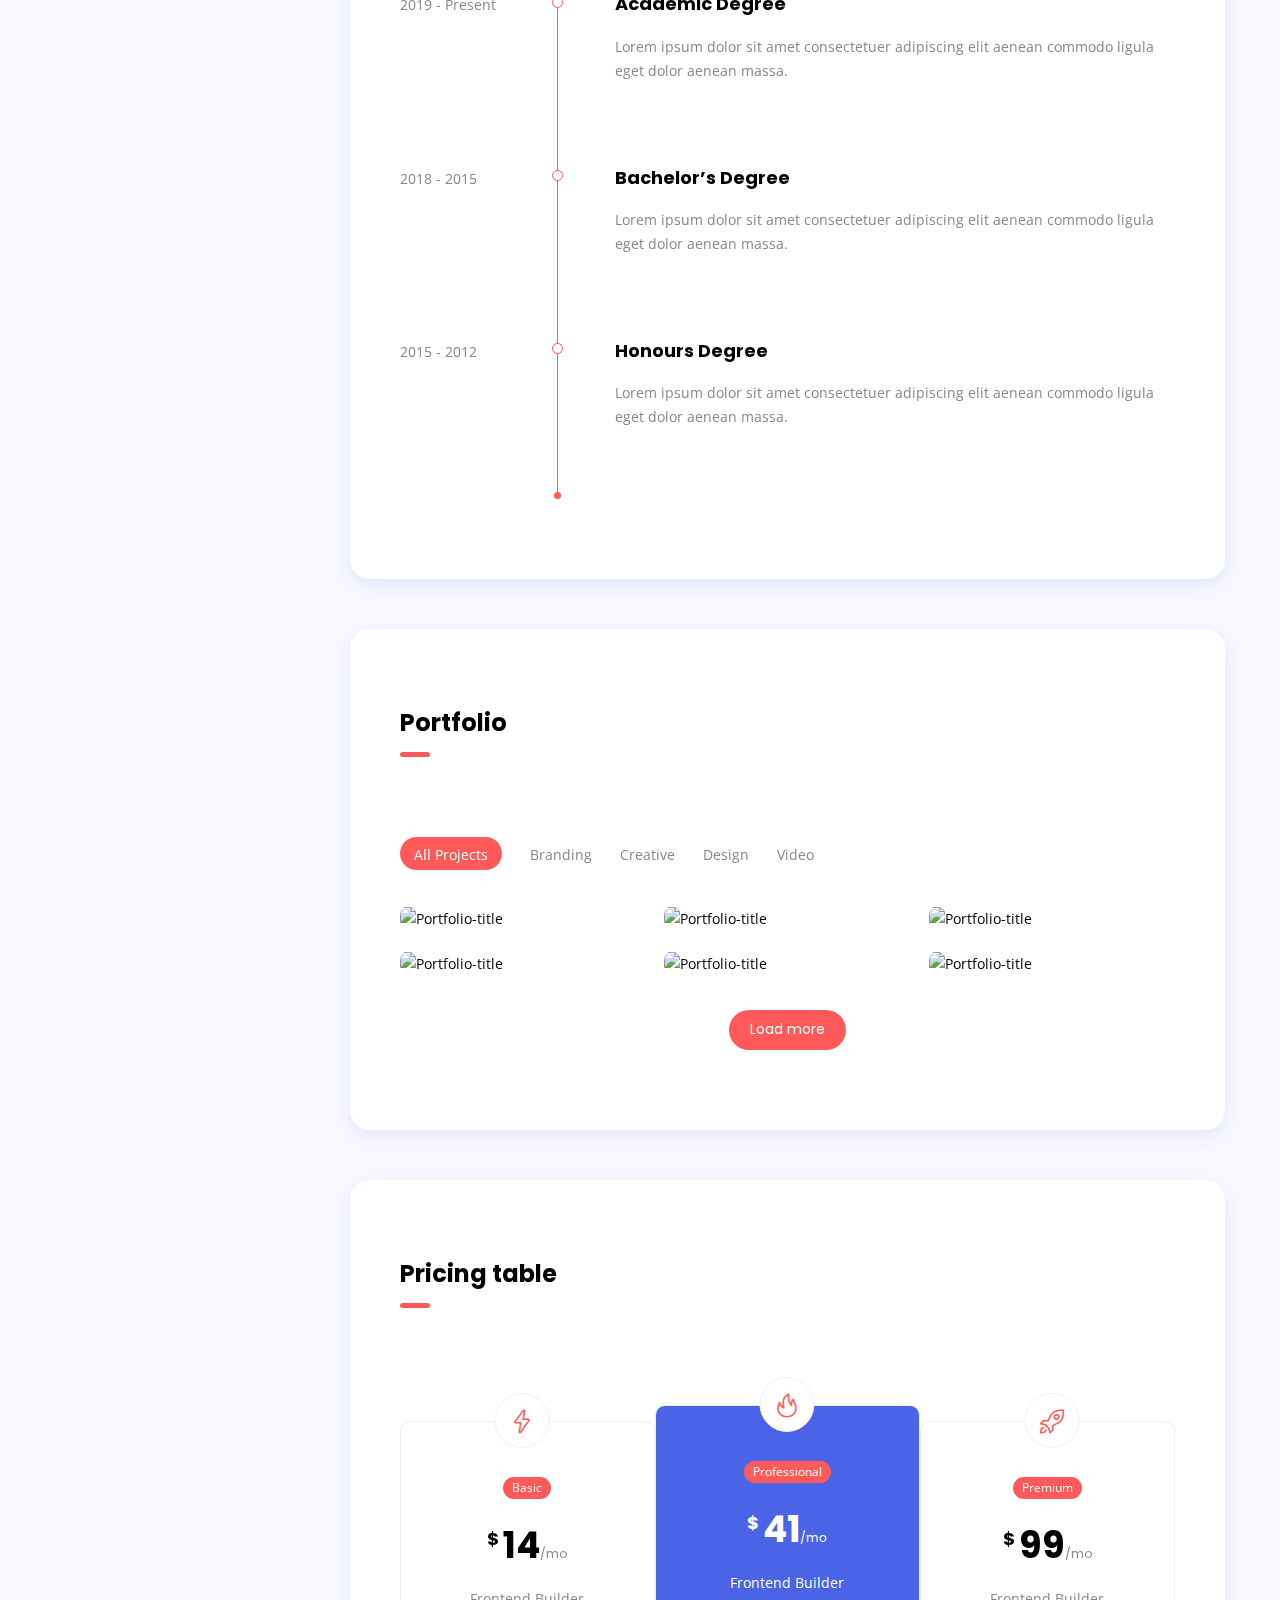
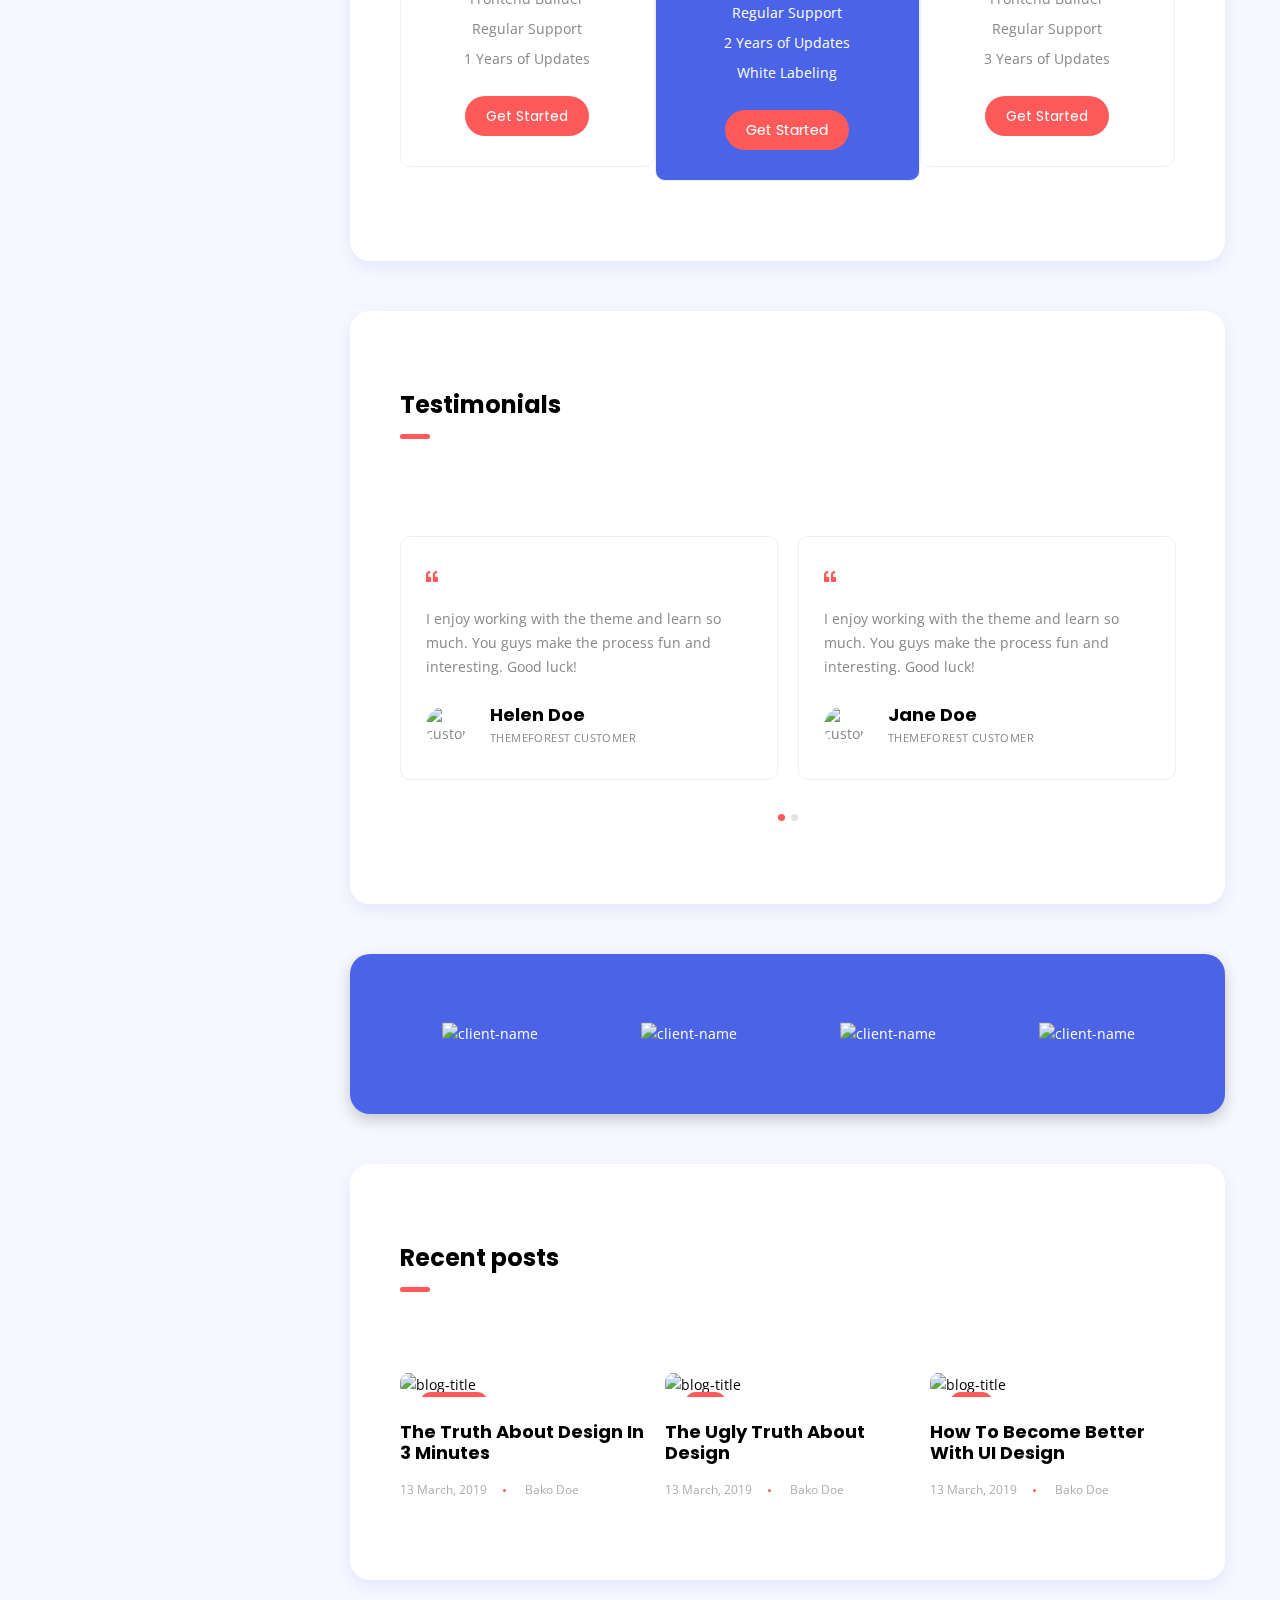
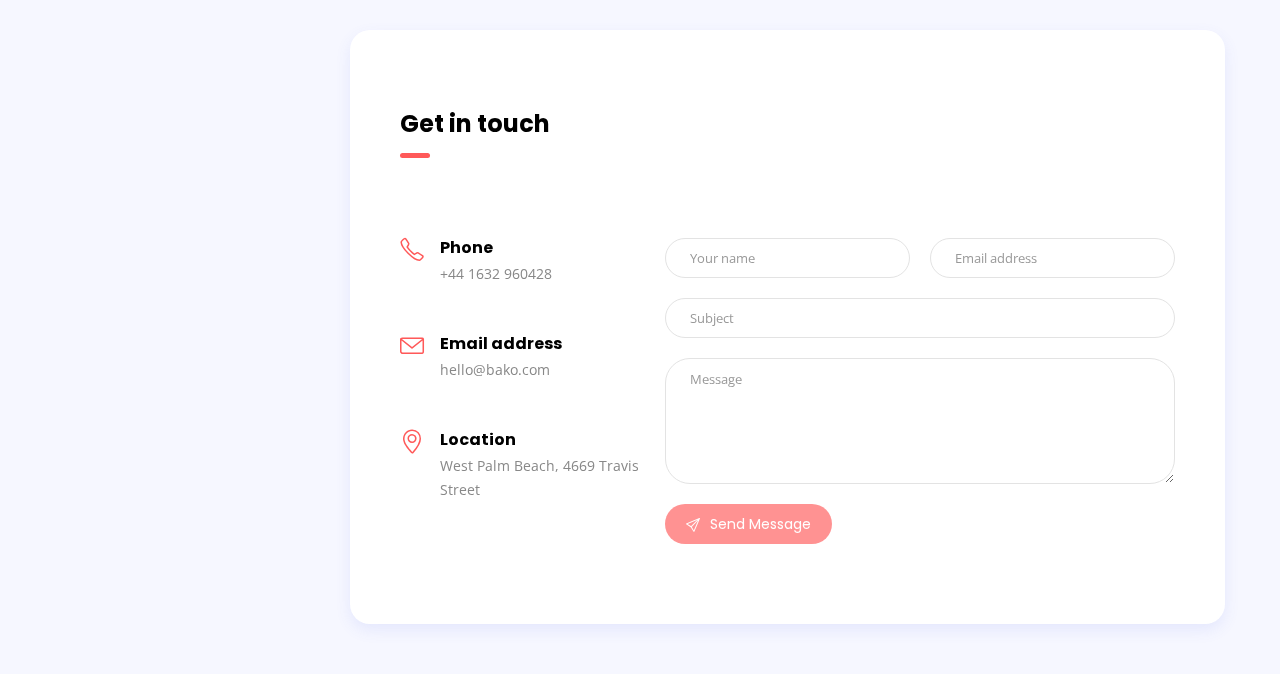
==== commit ae189adf: "Update index.html" ====
--- a/index.html
+++ b/index.html
@@ -44,7 +44,7 @@
 			<span></span>
 			<span></span>
 		</button>
-		<a href="index.html" class="logo"><img src="imgs/me01.jpg" alt="Bako Doe" /></a>
+		<a href="index.html" class="logo"><img src="imgs/refinedMe01 (2).png" alt="Bako Doe" /></a>
 		<a href="index.html" class="site-title dot ml-2">Joemires</a>
 	</div>
 
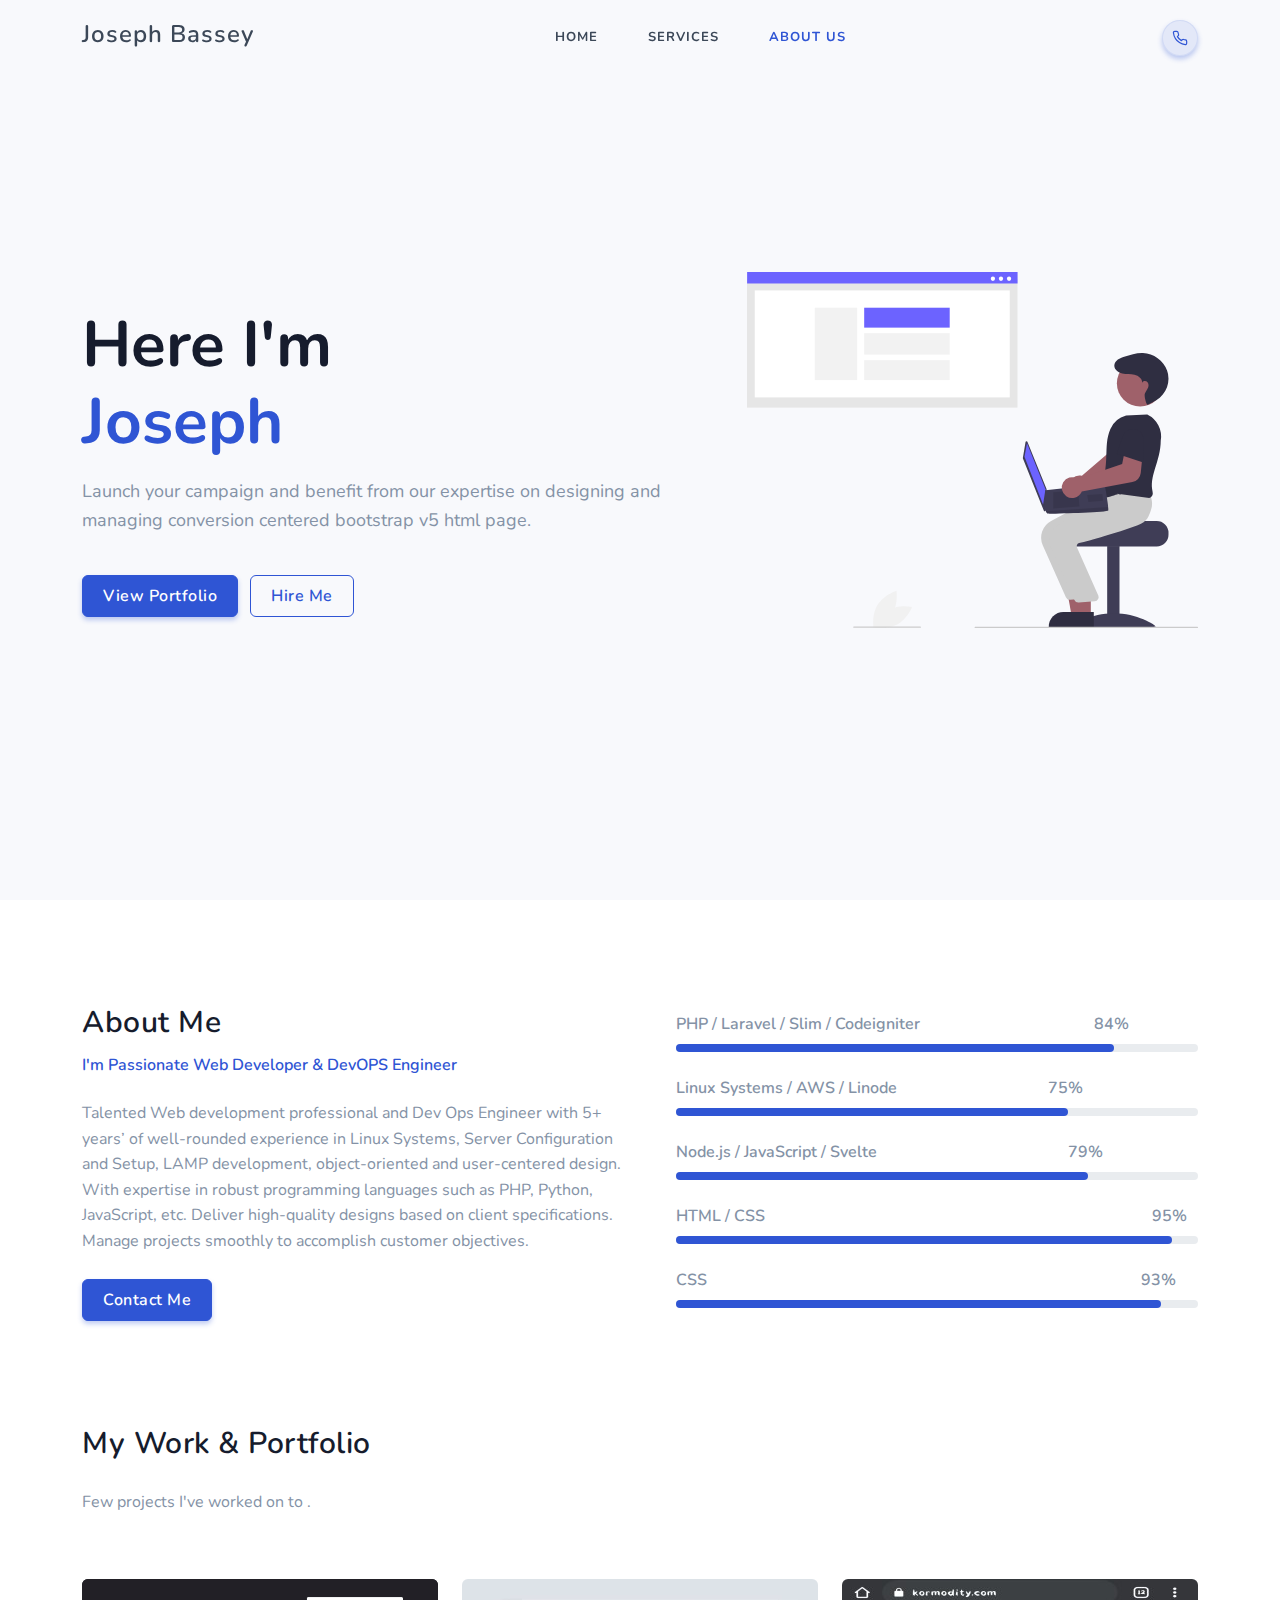
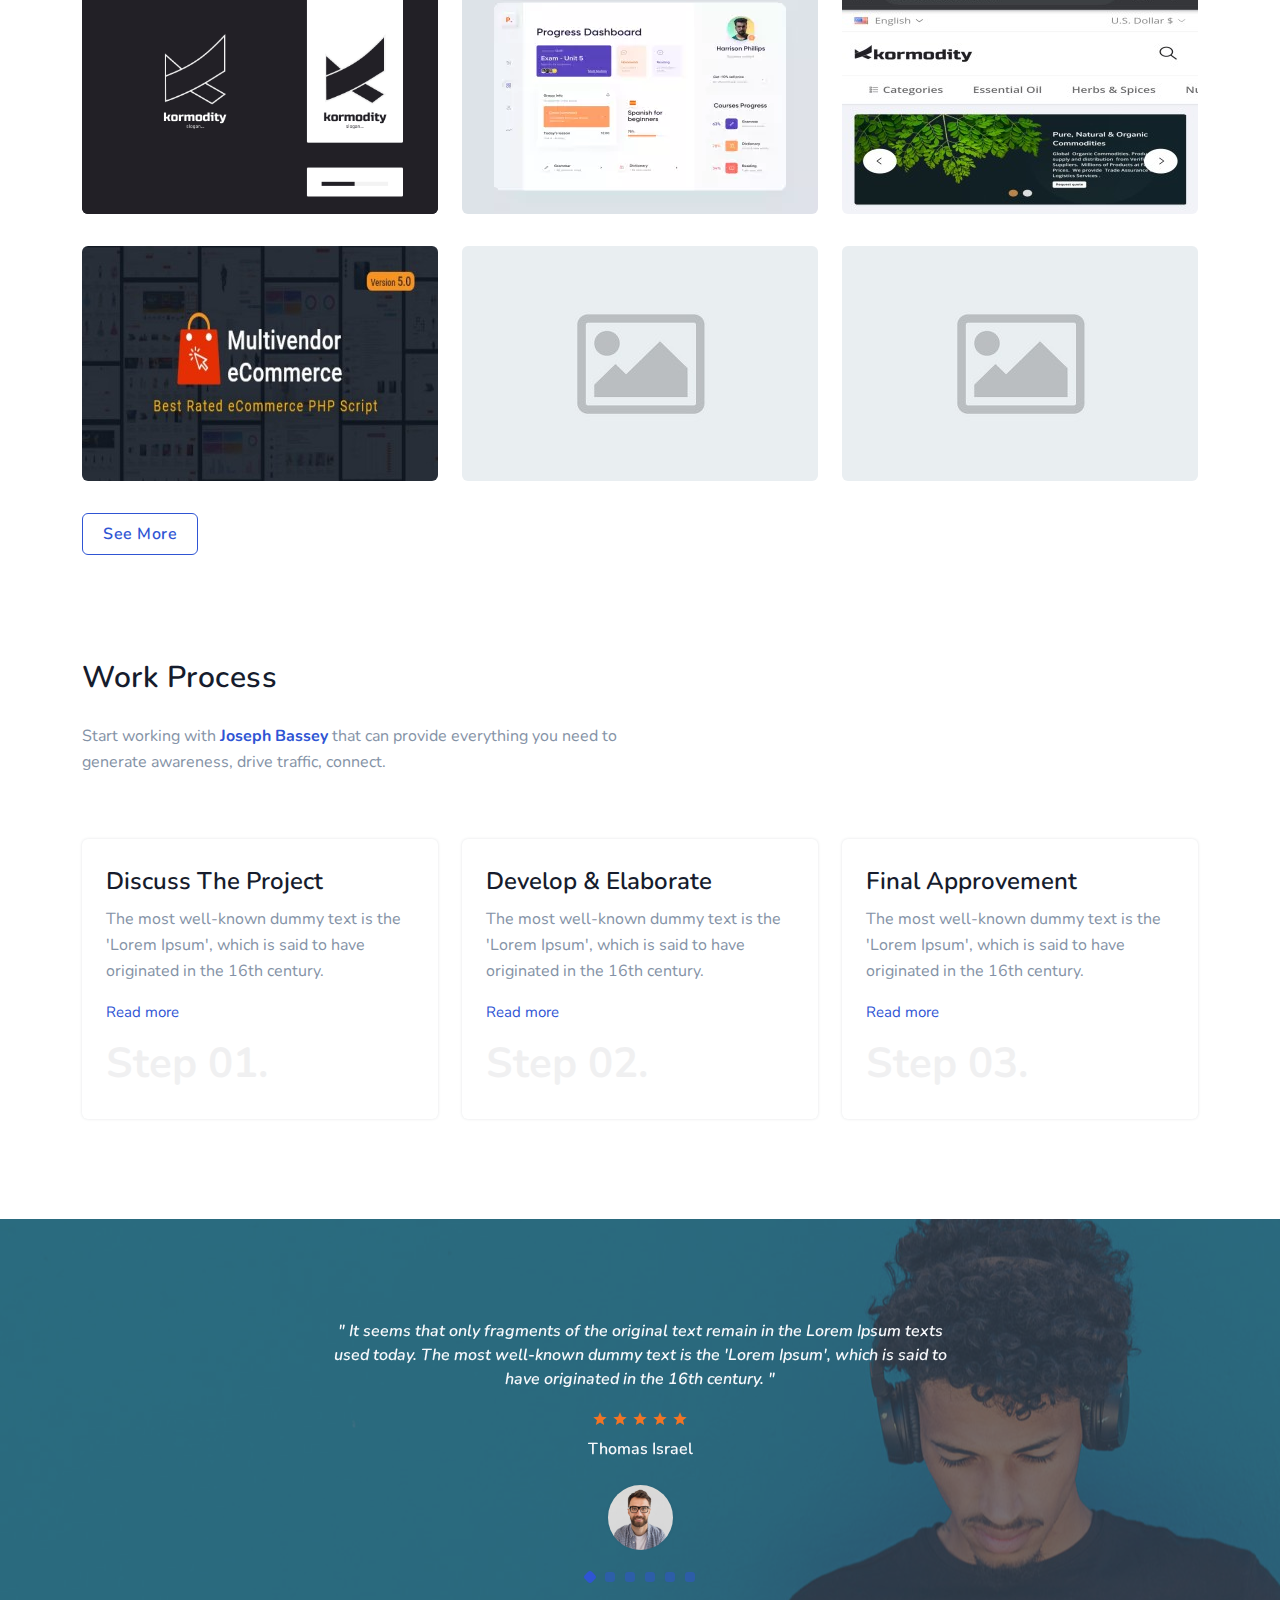
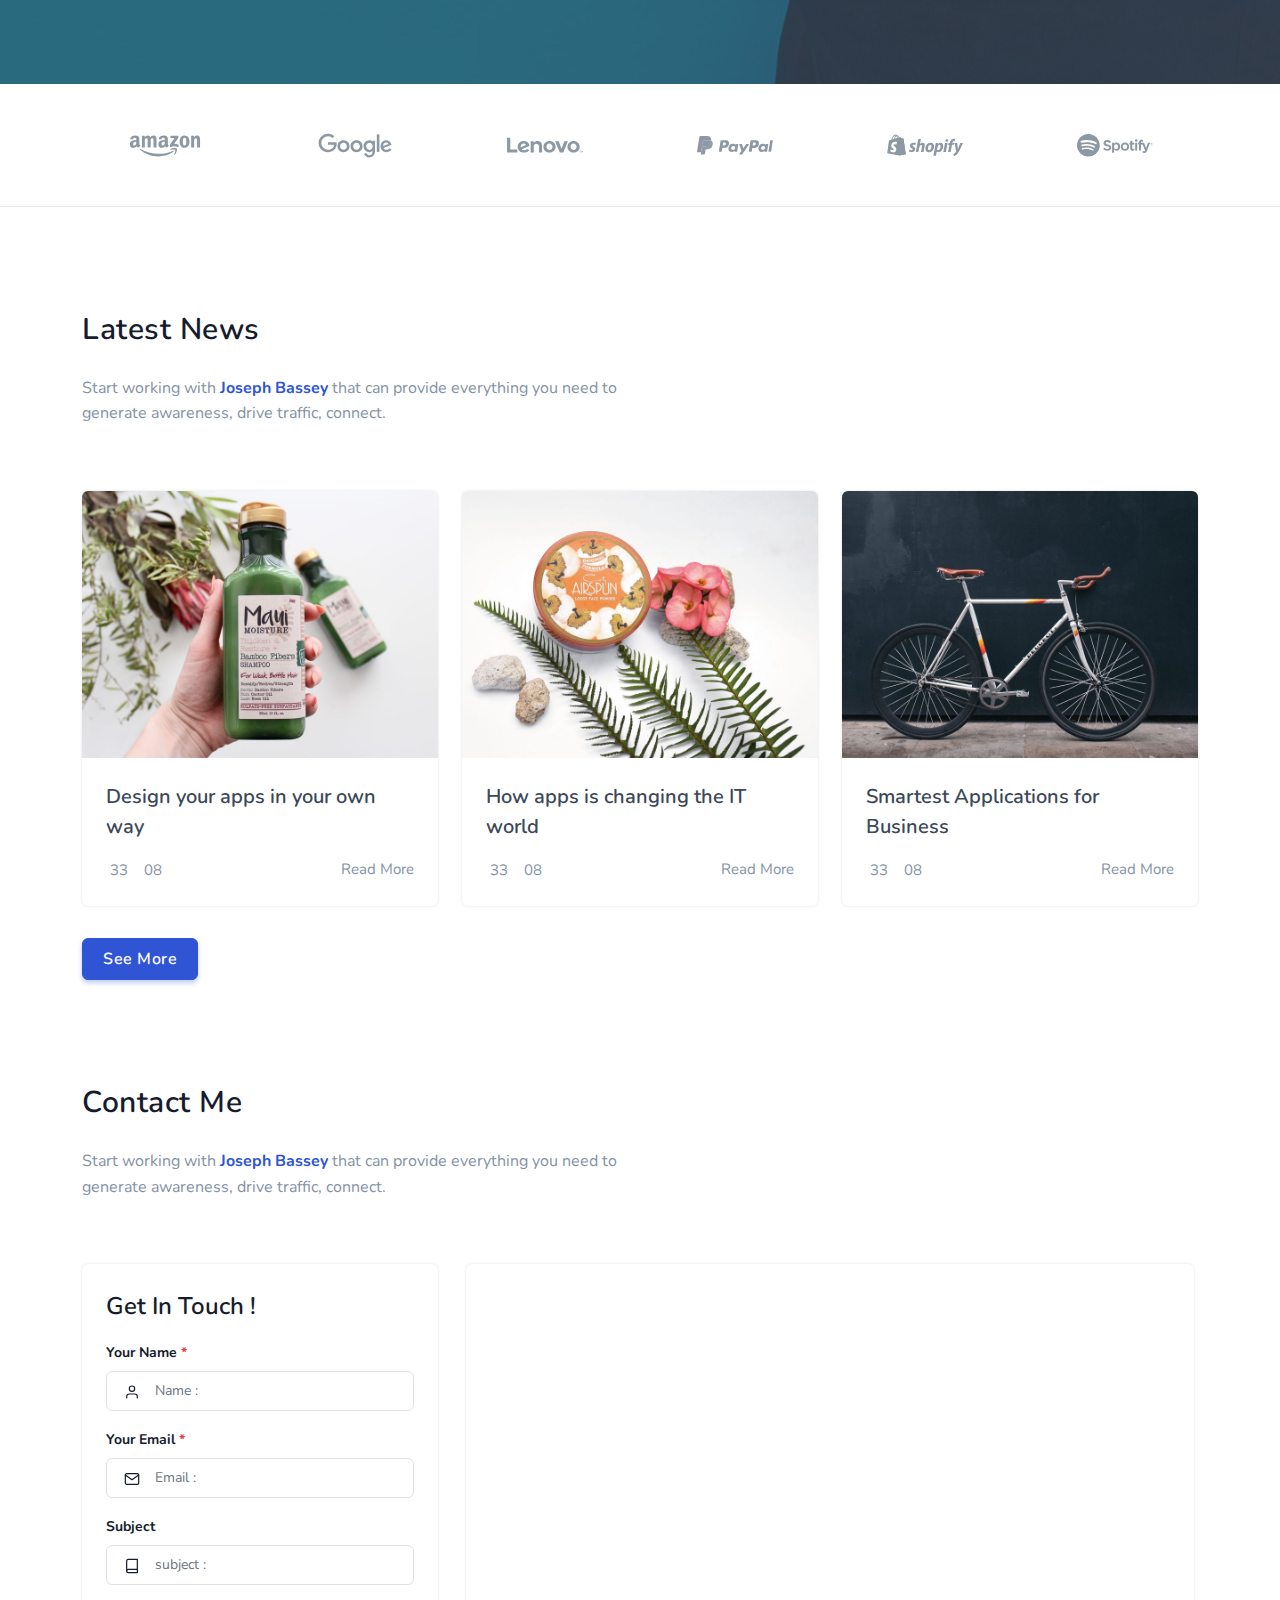
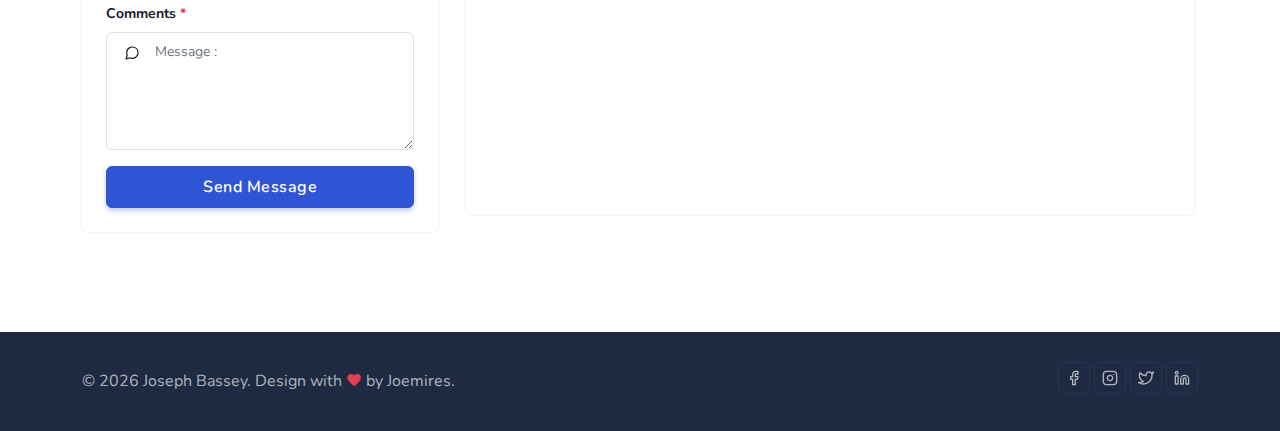
==== commit b2362237: "Updated my resume to something sweet" ====
--- a/index.html
+++ b/index.html
@@ -1,853 +1,887 @@
 <!DOCTYPE html>
-<html lang="en-US">
+<html lang="en">
+
 <head>
-	<meta http-equiv="Content-Type" content="text/html; charset=UTF-8">
-	<title>Portfolio - Joemires</title>
-	<meta name="description" content="Bako - Personal Portfolio & Resume HTML Template">
-	<meta name="viewport" content="width=device-width, initial-scale=1, maximum-scale=1">
-	<link rel="shortcut icon" type="image/x-icon" href="images/favicon.png">
-
-	<!-- STYLESHEETS -->
-	<link rel="stylesheet" href="css/bootstrap.min.css" type="text/css" media="all">
-	<link rel="stylesheet" href="css/all.min.css" type="text/css" media="all">
-	<link rel="stylesheet" href="css/simple-line-icons.css" type="text/css" media="all">
-	<link rel="stylesheet" href="css/slick.css" type="text/css" media="all">
-	<link rel="stylesheet" href="css/jquery.mCustomScrollbar.min.css" type="text/css" media="all">
-	<link rel="stylesheet" href="css/style.css" type="text/css" media="all">
-
-	<!--[if lt IE 9]>
-      <script src="https://oss.maxcdn.com/html5shiv/3.7.2/html5shiv.min.js"></script>
-      <script src="https://oss.maxcdn.com/respond/1.4.2/respond.min.js"></script>
-    <![endif]-->
+    <meta charset="utf-8" />
+    <title>Joseph Bassey - Saas & Software Landing Page Template</title>
+    <meta name="viewport" content="width=device-width, initial-scale=1.0">
+    <meta name="description" content="Premium Bootstrap 5 Landing Page Template" />
+    <meta name="keywords" content="Saas, Software, multi-uses, HTML, Clean, Modern" />
+    <meta name="author" content="Joemires" />
+    <meta name="email" content="support@joemires.in" />
+    <meta name="website" content="https://joemires.in" />
+    <meta name="Version" content="v3.5.0" />
+    <!-- favicon -->
+    <link rel="shortcut icon" href="images/favicon.ico">
+    <!-- Bootstrap -->
+    <link href="css/bootstrap.min.css" rel="stylesheet" type="text/css" />
+    <!-- tobii css -->
+    <link href="css/tobii.min.css" rel="stylesheet" type="text/css" />
+    <!-- Slider -->
+    <link rel="stylesheet" href="css/tiny-slider.css" />
+    <!-- Icons -->
+    <link href="css/materialdesignicons.min.css" rel="stylesheet" type="text/css" />
+    <link rel="stylesheet" href="https://unicons.iconscout.com/release/v3.0.6/css/line.css">
+    <!-- Main Css -->
+    <link href="css/style.min.css" rel="stylesheet" type="text/css" id="theme-opt" />
+    <link href="css/colors/default.css" rel="stylesheet" id="color-opt">
 
 </head>
 
 <body>
-
-<!-- preloader -->
-<div id="preloader">
-	<div class="outer">
-		<div class="spinner">
-			<div class="dot1"></div>
-			<div class="dot2"></div>
-		</div>
-	</div>
-</div>
-
-<!-- site wrapper -->
-<div class="site-wrapper">
-
-	<!-- mobile header -->
-	<div class="mobile-header py-2 px-3 mt-4">
-		<button class="menu-icon mr-2">
-			<span></span>
-			<span></span>
-			<span></span>
-		</button>
-		<a href="index.html" class="logo"><img src="imgs/refinedMe01 (2).png" alt="Bako Doe" /></a>
-		<a href="index.html" class="site-title dot ml-2">Joemires</a>
-	</div>
-
-	<!-- header -->
-	<header class="left float-left shadow-dark" id="header">
-		<button type="button" class="close" aria-label="Close">
-			<span aria-hidden="true">&times;</span>
-		</button>
-		<div class="header-inner d-flex align-items-start flex-column">
-			<a href="index.html"><img src="imgs/refinedMe01 (2).png" alt="Bako Doe" /></a>
-			<a href="index.html" class="site-title dot mt-3">Joemires</a>
-			<span class="site-slogan">Web Developer</span>
-			
-			<!-- navigation menu -->
-			<nav>
-				<ul class="vertical-menu scrollspy">
-					<li><a href="#home" class="active"><i class="icon-home"></i>Home</a></li>
-					<li><a href="#about"><i class="icon-user"></i>About</a></li>
-					<li><a href="#services"><i class="icon-bulb"></i>Services</a></li>
-					<li><a href="#resume"><i class="icon-graduation"></i>Resume</a></li>
-					<li><a href="#works"><i class="icon-grid"></i>Works</a></li>
-					<li><a href="#blog"><i class="icon-pencil"></i>Blog</a></li>
-					<li><a href="#contact"><i class="icon-phone"></i>Contact</a></li>
-				</ul>
-			</nav>
-			
-			<!-- footer -->
-			<div class="footer mt-auto">
-
-				<!-- social icons -->
-				<ul class="social-icons list-inline">
-					<li class="list-inline-item"><a href="#"><i class="fab fa-facebook-f"></i></a></li>
-					<li class="list-inline-item"><a href="#"><i class="fab fa-twitter"></i></a></li>
-					<li class="list-inline-item"><a href="#"><i class="fab fa-instagram"></i></a></li>
-					<li class="list-inline-item"><a href="#"><i class="fab fa-youtube"></i></a></li>
-					<li class="list-inline-item"><a href="#"><i class="fab fa-dribbble"></i></a></li>
-				</ul>
-
-				<!-- copyright -->
-				<span class="copyright">© 2020 Joemires Portfolio</span>
-			</div>
-		</div>
-	</header>
-
-	<!-- main content area -->
-	<main class="content float-right">
-
-		<!-- section hero -->
-		<section class="hero background parallax shadow-dark d-flex align-items-center" id="home" data-image-src="https://scontent.fabv2-1.fna.fbcdn.net/v/t1.0-9/31890697_2122251937989426_3989808709978030080_n.jpg?_nc_cat=105&_nc_sid=7aed08&_nc_eui2=AeFXMggXwZR118llzWjf8bndn1skZk6n9EbrKnrG7UB8TqvHV-1jFGFo-yU3ue3ZAp5NdFXG0bNKF_MO-wxtt0QDLp96YnG76cwZQgh0kwvXhA&_nc_ohc=3hptmtXuxLsAX9ByjYq&_nc_ht=scontent.fabv2-1.fna&oh=2012bd08e46bc12057ce0c384cad67c5&oe=5E80B5B7">
-			<div class="cta mx-auto mt-2">
-				<h1 class="mt-0 mb-4">I’m Joseph Bassey<span class="dot"></span></h1>
-				<p class="mb-4">I create beautiful and functional web applications for small and large businesses, usually with core PHP, Laravel, Slim, Wordpress and more giving you the best progressive web app ever. </p>
-				<a href="#" class="btn btn-default btn-lg mr-3"><i class="icon-grid"></i>View Portfolio</a>
-				<div class="spacer d-md-none d-lg-none d-sm-none" data-height="10"></div>
-				<a href="#" class="btn btn-border-light btn-lg"><i class="icon-envelope"></i>Hire me</a>
-			</div>
-			<div class="overlay"></div>
-		</section>
-
-		<!-- section about -->
-		<section id="about" class="shadow-blue white-bg padding">
-			<h3 class="section-title">About Me</h3>
-			<div class="spacer" data-height="80"></div>
-
-			<div class="row">
-				<div class="col-md-3">
-					<img src="https://pxltheme.com/html/bako/images/about.png" alt="about" />
-				</div>
-				<div class="col-md-9">
-					<h2 class="mt-4 mt-md-0 mb-4">Hello,</h2>
-					<p class="mb-0">I am Joseph Bassey, web developer from Cross River State, Nigeria. I have rich experience in web site design and building and customization, also I am good at wordpress.</p>
-					<div class="row my-4">
-						<div class="col-md-6">
-							<p class="mb-2">Name: <span class="text-dark">Joseph Bassey</span></p>
-							<p class="mb-0">Birthday: <span class="text-dark">22 July, 1999</span></p>
-						</div>
-						<div class="col-md-6 mt-2 mt-md-0 mt-sm-2">
-							<p class="mb-2">Location: <span class="text-dark">Uyo, NG</span></p>
-							<p class="mb-0">Email: <span class="text-dark">Joemires@yahoo.com</span></p>
-						</div>
-					</div>
-					<a href="#" class="btn btn-default mr-3"><i class="icon-cloud-download"></i>Download CV</a>
-					<a href="#" class="btn btn-alt mt-2 mt-md-0 mt-xs-2"><i class="icon-envelope"></i>Hire me</a>
-				</div>
-			</div>
-		</section>
-
-		<!-- section skills -->
-		<section id="skills" class="shadow-blue white-bg padding">
-			<h3 class="section-title">My skills</h3>
-			<div class="spacer" data-height="80"></div>
-			
-			<p class="mb-0">Far far away, behind the word mountains, far from the countries Vokalia and Consonantia, there live the blind texts. Separated they live in Bookmarksgrove right at the coast of the Semantics</p>
-
-			<div class="row mt-5">
-
-				<div class="col-md-6">
-					<!-- skill item -->
-					<div class="skill-item">
-						<div class="skill-info clearfix">
-							<h4 class="float-left mb-3 mt-0">WordPress</h4>
-							<span class="float-right">85%</span>
-						</div>
-						<div class="progress">
-							<div class="progress-bar" role="progressbar" aria-valuemin="0" aria-valuemax="100" aria-valuenow="85">
-							</div>
-						</div>
-						<div class="spacer" data-height="50"></div>
-					</div>
-				</div>
-
-				<div class="col-md-6">
-					<!-- skill item -->
-					<div class="skill-item">
-						<div class="skill-info clearfix">
-							<h4 class="float-left mb-3 mt-0">HTML & CSS</h4>
-							<span class="float-right">90%</span>
-						</div>
-						<div class="progress">
-							<div class="progress-bar" role="progressbar" aria-valuemin="0" aria-valuemax="100" aria-valuenow="90">
-							</div>
-						</div>
-						<div class="spacer" data-height="50"></div>
-					</div>
-				</div>
-
-				<div class="col-md-6">
-					<!-- skill item -->
-					<div class="skill-item">
-						<div class="skill-info clearfix">
-							<h4 class="float-left mb-3 mt-0">jQuery</h4>
-							<span class="float-right">60%</span>
-						</div>
-						<div class="progress">
-							<div class="progress-bar" role="progressbar" aria-valuemin="0" aria-valuemax="100" aria-valuenow="60">
-							</div>
-						</div>
-						<div class="spacer d-md-none d-lg-none" data-height="50"></div>
-					</div>
-				</div>
-
-				<div class="col-md-6">
-					<!-- skill item -->
-					<div class="skill-item">
-						<div class="skill-info clearfix">
-							<h4 class="float-left mb-3 mt-0">Sketch</h4>
-							<span class="float-right">70%</span>
-						</div>
-						<div class="progress">
-							<div class="progress-bar" role="progressbar" aria-valuemin="0" aria-valuemax="100" aria-valuenow="70">
-							</div>
-						</div>
-					</div>
-				</div>
-
-			</div>
-		</section>
-
-		<!-- section facts -->
-		<section id="facts" class="shadow-dark color-white background parallax padding-50" data-image-src="https://pxltheme.com/html/bako/images/background-1.jpg">
-
-			<div class="row relative z-1">
-				<div class="col-md-3 col-sm-6">
-					<!-- fact item -->
-					<div class="fact-item text-center">
-						<i class="icon-like icon-circle"></i>
-						<h2 class="count">157</h2>
-						<span>Projects completed</span>
-					</div>
-				</div>
-				<div class="col-md-3 col-sm-6">
-					<!-- fact item -->
-					<div class="fact-item text-center">
-						<i class="icon-cup icon-circle"></i>
-						<h2 class="count">2765</h2>
-						<span>Cup of coffee</span>
-					</div>
-				</div>
-				<div class="col-md-3 col-sm-6">
-					<!-- fact item -->
-					<div class="fact-item text-center">
-						<i class="icon-emotsmile icon-circle"></i>
-						<h2 class="count">350</h2>
-						<span>Happy customers</span>
-					</div>
-				</div>
-				<div class="col-md-3 col-sm-6">
-					<!-- fact item -->
-					<div class="fact-item text-center">
-						<i class="icon-trophy icon-circle"></i>
-						<h2 class="count">29</h2>
-						<span>Awards won</span>
-					</div>
-				</div>
-			</div>
-			
-			<div class="overlay"></div>
-
-		</section>
-
-		<!-- section services -->
-		<section id="services" class="shadow-blue white-bg padding">
-			<h3 class="section-title">Services</h3>
-			<div class="spacer" data-height="80"></div>
-
-			<div class="row">
-
-				<div class="col-md-4 col-sm-6">
-					<!-- service item -->
-					<div class="service-item text-center">
-						<i class="icon-globe icon-simple"></i>
-						<h4 class="my-3">Development</h4>
-						<p class="mb-0">Lorem ipsum dolor sit amet consectetuer elit.</p>
-					</div>
-					<div class="spacer" data-height="20"></div>
-				</div>
-
-				<div class="col-md-4 col-sm-6">
-					<!-- service item -->
-					<div class="service-item text-center">
-						<i class="icon-chemistry icon-simple"></i>
-						<h4 class="my-3">Design</h4>
-						<p class="mb-0">Lorem ipsum dolor sit amet consectetuer elit.</p>
-					</div>
-					<div class="spacer" data-height="20"></div>
-				</div>
-
-				<div class="col-md-4 col-sm-6">
-					<!-- service item -->
-					<div class="service-item text-center">
-						<i class="icon-directions icon-simple"></i>
-						<h4 class="my-3">Advertising</h4>
-						<p class="mb-0">Lorem ipsum dolor sit amet consectetuer elit.</p>
-					</div>
-					<div class="spacer" data-height="20"></div>
-				</div>
-
-				<div class="col-md-4 col-sm-6">
-					<!-- service item -->
-					<div class="service-item text-center">
-						<i class="icon-rocket icon-simple"></i>
-						<h4 class="my-3">SEO</h4>
-						<p class="mb-0">Lorem ipsum dolor sit amet consectetuer elit.</p>
-					</div>
-					<div class="spacer d-md-none d-lg-none" data-height="20"></div>
-				</div>
-
-				<div class="col-md-4 col-sm-6">
-					<!-- service item -->
-					<div class="service-item text-center">
-						<i class="icon-note icon-simple"></i>
-						<h4 class="my-3">Copy Write</h4>
-						<p class="mb-0">Lorem ipsum dolor sit amet consectetuer elit.</p>
-					</div>
-					<div class="spacer d-md-none d-lg-none" data-height="20"></div>
-				</div>
-
-				<div class="col-md-4 col-sm-6">
-					<!-- service item -->
-					<div class="service-item text-center">
-						<i class="icon-bubbles icon-simple"></i>
-						<h4 class="my-3">Support</h4>
-						<p class="mb-0">Lorem ipsum dolor sit amet consectetuer elit.</p>
-					</div>
-				</div>
-
-			</div>
-		</section>
-
-		<!-- section experience -->
-		<section id="resume" class="shadow-blue white-bg padding">
-			<h3 class="section-title">Experience</h3>
-			<div class="spacer" data-height="80"></div>
-
-			<!-- timeline -->
-			<div class="timeline">
-				<div class="entry">
-					<div class="title">
-						<span>2019 - Present</span>
-					</div>
-					<div class="body">
-						<h4 class="mt-0">Academic Degree</h4>
-						<p>Lorem ipsum dolor sit amet consectetuer adipiscing elit aenean commodo ligula eget dolor aenean massa.</p>
-					</div>
-				</div>
-				<div class="entry">
-					<div class="title">
-						<span>2018 - 2015</span>
-					</div>
-					<div class="body">
-						<h4 class="mt-0">Bachelor’s Degree</h4>
-						<p>Lorem ipsum dolor sit amet consectetuer adipiscing elit aenean commodo ligula eget dolor aenean massa.</p>
-					</div>
-				</div>
-				<div class="entry">
-					<div class="title">
-						<span>2015 - 2012</span>
-					</div>
-					<div class="body">
-						<h4 class="mt-0">Honours Degree</h4>
-						<p>Lorem ipsum dolor sit amet consectetuer adipiscing elit aenean commodo ligula eget dolor aenean massa.</p>
-					</div>
-				</div>
-				<span class="timeline-line"></span>
-			</div>
-		</section>
-
-		<!-- section works -->
-		<section id="works" class="shadow-blue white-bg padding">
-			<h3 class="section-title">Portfolio</h3>
-			<div class="spacer" data-height="80"></div>
-
-			<!-- portfolio filter (desktop) -->
-			<ul class="portfolio-filter list-inline">
-				<li class="current list-inline-item" data-filter="*">All Projects</li>
-				<li class="list-inline-item" data-filter=".branding">Branding</li>
-				<li class="list-inline-item" data-filter=".creative">Creative</li>
-				<li class="list-inline-item" data-filter=".design">Design</li>
-				<li class="list-inline-item" data-filter=".video">Video</li>
-			</ul>
-
-			<!-- portfolio filter (mobile) -->
-			<div class="pf-filter-wrapper mb-4">
-				<select class="portfolio-filter-mobile">
-					<option value="*">Everything</option>
-					<option value=".creative">Creative</option>
-					<option value=".video">Video</option>
-					<option value=".design">Design</option>
-					<option value=".branding">Branding</option>
-				</select>
-			</div>
-
-			<!-- portolio wrapper -->
-			<div class="row portfolio-wrapper">
-				
-				<!-- portfolio item -->
-				<div class="col-md-4 col-sm-6 grid-item video">
-					<a href="work-single.html">
-						<div class="portfolio-item">
-							<div class="details">
-								<h4 class="title">Creative Art</h4>
-								<span class="term">Art, Creative</span>
-							</div>
-							<span class="plus-icon">+</span>
-							<div class="thumb">
-								<img src="https://pxltheme.com/html/bako/images/portfolio/1.jpg" alt="Portfolio-title" />
-								<div class="mask"></div>
-							</div>
-						</div>
-					</a>
-				</div>
-
-				<!-- portfolio item -->
-				<div class="col-md-4 col-sm-6 grid-item creative design">
-					<a href="work-single.html">
-						<div class="portfolio-item">
-							<div class="details">
-								<h4 class="title">Apple USB</h4>
-								<span class="term">Creative, Design</span>
-							</div>
-							<span class="plus-icon">+</span>
-							<div class="thumb">
-								<img src="https://pxltheme.com/html/bako/images/portfolio/2.jpg" alt="Portfolio-title" />
-								<div class="mask"></div>
-							</div>
-						</div>
-					</a>
-				</div>
-
-				<!-- portfolio item -->
-				<div class="col-md-4 col-sm-6 grid-item branding">
-					<a href="work-single.html">
-						<div class="portfolio-item">
-							<div class="details">
-								<h4 class="title">Work Space</h4>
-								<span class="term">Branding</span>
-							</div>
-							<span class="plus-icon">+</span>
-							<div class="thumb">
-								<img src="https://pxltheme.com/html/bako/images/portfolio/3.jpg" alt="Portfolio-title" />
-								<div class="mask"></div>
-							</div>
-						</div>
-					</a>
-				</div>
-
-				<!-- portfolio item -->
-				<div class="col-md-4 col-sm-6 grid-item creative">
-					<a href="work-single.html">
-						<div class="portfolio-item">
-							<div class="details">
-								<h4 class="title">Creative Bulb</h4>
-								<span class="term">Creative</span>
-							</div>
-							<span class="plus-icon">+</span>
-							<div class="thumb">
-								<img src="https://pxltheme.com/html/bako/images/portfolio/4.jpg" alt="Portfolio-title" />
-								<div class="mask"></div>
-							</div>
-						</div>
-					</a>
-				</div>
-
-				<!-- portfolio item -->
-				<div class="col-md-4 col-sm-6 grid-item video branding">
-					<a href="work-single.html">
-						<div class="portfolio-item">
-							<div class="details">
-								<h4 class="title">iPhone 8</h4>
-								<span class="term">Art, Branding</span>
-							</div>
-							<span class="plus-icon">+</span>
-							<div class="thumb">
-								<img src="https://pxltheme.com/html/bako/images/portfolio/5.jpg" alt="Portfolio-title" />
-								<div class="mask"></div>
-							</div>
-						</div>
-					</a>
-				</div>
-
-				<!-- portfolio item -->
-				<div class="col-md-4 col-sm-6 grid-item creative design">
-					<a href="work-single.html">
-						<div class="portfolio-item">
-							<div class="details">
-								<h4 class="title">Minimal Art</h4>
-								<span class="term">Design, Creative</span>
-							</div>
-							<span class="plus-icon">+</span>
-							<div class="thumb">
-								<img src="https://pxltheme.com/html/bako/images/portfolio/6.jpg" alt="Portfolio-title" />
-								<div class="mask"></div>
-							</div>
-						</div>
-					</a>
-				</div>
-
-			</div>
-			
-			<!-- more button -->
-			<div class="load-more text-center mt-4">
-				<a href="javascript:" class="btn btn-default"><i class="fas fa-circle-notch"></i> Load more</a>
-				<!-- numbered pagination (hidden for infinite scroll) -->
-				<ul class="portfolio-pagination list-inline d-none">
-					<li class="list-inline-item">1</li>
-					<li class="list-inline-item"><a href="https://pxltheme.com/html/bako/works-2.html">2</a></li>
-				</ul>
-			</div>
-		</section>
-
-		<!-- section pricing table -->
-		<section id="price" class="shadow-blue white-bg padding">
-			<h3 class="section-title">Pricing table</h3>
-			<div class="spacer" data-height="97"></div>
-
-			<div class="row">
-				
-				<div class="col-md-4 pr-md-0 mt-3">
-					<!-- price item -->
-					<div class="price-item text-center">
-						<i class="price-icon icon-energy"></i>
-						<span class="plan">Basic</span>
-						<h3 class="price"><em>$</em>14<span>/mo</span></h3>
-						<div class="price-content">
-							<ul>
-								<li>Frontend Builder</li>
-								<li>Regular Support</li>
-								<li>1 Years of Updates</li>
-							</ul>
-						</div>
-						<a href="#" class="btn btn-default">Get Started</a>
-					</div>
-				</div>
-
-				<div class="col-md-4 px-md-0 my-5 my-md-0">
-					<!-- price item -->
-					<div class="price-item text-center recommended">
-						<i class="price-icon icon-fire"></i>
-						<span class="plan">Professional</span>
-						<h3 class="price"><em>$</em>41<span>/mo</span></h3>
-						<div class="price-content">
-							<ul>
-								<li>Frontend Builder</li>
-								<li>Regular Support</li>
-								<li>2 Years of Updates</li>
-								<li>White Labeling</li>
-							</ul>
-						</div>
-						<a href="#" class="btn btn-default">Get Started</a>
-					</div>
-				</div>
-
-				<div class="col-md-4 pl-md-0 mt-0 mt-md-3">
-					<!-- price item -->
-					<div class="price-item text-center">
-						<i class="price-icon icon-rocket"></i>
-						<span class="plan">Premium</span>
-						<h3 class="price"><em>$</em>99<span>/mo</span></h3>
-						<div class="price-content">
-							<ul>
-								<li>Frontend Builder</li>
-								<li>Regular Support</li>
-								<li>3 Years of Updates</li>
-							</ul>
-						</div>
-						<a href="#" class="btn btn-default">Get Started</a>
-					</div>
-				</div>
-
-			</div>
-		</section>
-
-		<!-- section testimonials -->
-		<section id="testimonials" class="shadow-blue white-bg padding">
-			<h3 class="section-title">Testimonials</h3>
-			<div class="spacer" data-height="97"></div>
-
-			<div class="row testimonials-wrapper">
-				
-				<div class="col-md-6">
-					<!-- testimonial item -->
-					<div class="testimonial-item">
-						<span class="symbol"><i class="fas fa-quote-left"></i></span>
-						<p>I enjoy working with the theme and learn so much. You guys make the process fun and interesting. Good luck!</p>
-						<div class="testimonial-details">
-							<div class="thumb">
-								<img src="https://pxltheme.com/html/bako/images/customer-1.png" alt="customer-name" />
-							</div>
-							<div class="info">
-								<h4>Helen Doe</h4>
-								<span>Themeforest customer</span>
-							</div>
-						</div>
-					</div>
-				</div>
-
-				<div class="col-md-6">
-					<!-- testimonial item -->
-					<div class="testimonial-item">
-						<span class="symbol"><i class="fas fa-quote-left"></i></span>
-						<p>I enjoy working with the theme and learn so much. You guys make the process fun and interesting. Good luck!</p>
-						<div class="testimonial-details">
-							<div class="thumb">
-								<img src="https://pxltheme.com/html/bako/images/customer-2.png" alt="customer-name" />
-							</div>
-							<div class="info">
-								<h4>Jane Doe</h4>
-								<span>Themeforest customer</span>
-							</div>
-						</div>
-					</div>
-				</div>
-
-				<div class="col-md-6">
-					<!-- testimonial item -->
-					<div class="testimonial-item">
-						<span class="symbol"><i class="fas fa-quote-left"></i></span>
-						<p>I enjoy working with the theme and learn so much. You guys make the process fun and interesting. Good luck!</p>
-						<div class="testimonial-details">
-							<div class="thumb">
-								<img src="https://pxltheme.com/html/bako/images/customer-1.png" alt="customer-name" />
-							</div>
-							<div class="info">
-								<h4>Helen Doe</h4>
-								<span>Themeforest customer</span>
-							</div>
-						</div>
-					</div>
-				</div>
-
-			</div>
-		</section>
-
-		<!-- section clients -->
-		<section id="clients" class="shadow-dark background-blue color-white padding-50">
-
-			<!-- hidden heading for validation -->
-			<h2 class="d-none">Clients</h2>
-
-			<!-- clients wrapper -->
-			<div class="clients-wrapper row">
-				
-				<div class="col-md-3">
-					<!-- client item -->
-					<div class="client-item">
-						<div class="inner">
-							<img src="https://pxltheme.com/html/bako/images/clients/1.png" alt="client-name" />
-						</div>
-					</div>
-				</div>
-
-				<div class="col-md-3">
-					<!-- client item -->
-					<div class="client-item">
-						<div class="inner">
-							<img src="https://pxltheme.com/html/bako/images/clients/2.png" alt="client-name" />
-						</div>
-					</div>
-				</div>
-
-				<div class="col-md-3">
-					<!-- client item -->
-					<div class="client-item">
-						<div class="inner">
-							<img src="https://pxltheme.com/html/bako/images/clients/3.png" alt="client-name" />
-						</div>
-					</div>
-				</div>
-				
-				<div class="col-md-3">
-					<!-- client item -->
-					<div class="client-item">
-						<div class="inner">
-							<img src="https://pxltheme.com/html/bako/images/clients/4.png" alt="client-name" />
-						</div>
-					</div>
-				</div>
-
-				<div class="col-md-3">
-					<!-- client item -->
-					<div class="client-item">
-						<div class="inner">
-							<img src="https://pxltheme.com/html/bako/images/clients/2.png" alt="client-name" />
-						</div>
-					</div>
-				</div>
-
-			</div>
-
-		</section>
-
-		<!-- section blog -->
-		<section id="blog" class="shadow-blue white-bg padding">
-			<h3 class="section-title">Recent posts</h3>
-			<div class="spacer" data-height="80"></div>
-
-			<div class="row">
-				
-				<div class="col-md-4">
-					<!-- blog item -->
-					<div class="blog-item">
-						<div class="thumb">
-							<a href="#">
-								<span class="category">Thoughts</span>
-							</a>
-							<a href="#">
-								<img src="https://pxltheme.com/html/bako/images/blog/1.jpg" alt="blog-title" />
-							</a>
-						</div>
-						<h4 class="mt-4 mb-0"><a href="#">The Truth About Design In 3 Minutes</a></h4>
-						<ul class="list-inline meta mb-0 mt-3">
-							<li class="list-inline-item">13 March, 2019</li>
-							<li class="list-inline-item">Bako Doe</li>
-						</ul>
-					</div>
-				</div>
-
-				<div class="col-md-4">
-					<!-- blog item -->
-					<div class="blog-item">
-						<div class="thumb">
-							<a href="#">
-								<span class="category">Blog</span>
-							</a>
-							<a href="#">
-								<img src="images/blog/2.jpg" alt="blog-title" />
-							</a>
-						</div>
-						<h4 class="mt-4 mb-0"><a href="#">The Ugly Truth About Design</a></h4>
-						<ul class="list-inline meta mb-0 mt-3">
-							<li class="list-inline-item">13 March, 2019</li>
-							<li class="list-inline-item">Bako Doe</li>
-						</ul>
-					</div>
-				</div>
-
-				<div class="col-md-4">
-					<!-- blog item -->
-					<div class="blog-item">
-						<div class="thumb">
-							<a href="#">
-								<span class="category">Tech</span>
-							</a>
-							<a href="#">
-								<img src="https://pxltheme.com/html/bako/images/blog/3.jpg" alt="blog-title" />
-							</a>
-						</div>
-						<h4 class="mt-4 mb-0"><a href="#">How To Become Better With UI Design</a></h4>
-						<ul class="list-inline meta mb-0 mt-3">
-							<li class="list-inline-item">13 March, 2019</li>
-							<li class="list-inline-item">Bako Doe</li>
-						</ul>
-					</div>
-				</div>
-
-			</div>
-
-		</section>
-
-		<!-- section contact -->
-		<section id="contact" class="shadow-blue white-bg padding">
-			<h3 class="section-title">Get in touch</h3>
-			<div class="spacer" data-height="80"></div>
-
-			<div class="row">
-				
-				<div class="col-md-4 mb-4 mb-md-0">
-					<!-- contact info -->
-					<div class="contact-info mb-5">
-						<i class="icon-phone"></i>
-						<div class="details">
-							<h5>Phone</h5>
-							<span>+44 1632 960428</span>
-						</div>
-					</div>
-					<div class="contact-info mb-5">
-						<i class="icon-envelope"></i>
-						<div class="details">
-							<h5>Email address</h5>
-							<span>hello@bako.com</span>
-						</div>
-					</div>
-					<div class="contact-info">
-						<i class="icon-location-pin"></i>
-						<div class="details">
-							<h5>Location</h5>
-							<span>West Palm Beach, 4669 Travis Street</span>
-						</div>
-					</div>
-				</div>
-
-				<div class="col-md-8">
-					<!-- Contact Form -->
-					<form id="contact-form" class="contact-form" method="post" action="form/contact.php">
-						
-						<div class="messages"></div>
-						
-						<div class="row">
-							<div class="column col-md-6">
-								<!-- Name input -->
-								<div class="form-group">
-									<input type="text" class="form-control" name="InputName" id="InputName" placeholder="Your name" required="required" data-error="Name is required.">
-									<div class="help-block with-errors"></div>
-								</div>
-							</div>
-							
-							<div class="column col-md-6">
-								<!-- Email input -->
-								<div class="form-group">
-									<input type="email" class="form-control" id="InputEmail" name="InputEmail" placeholder="Email address" required="required" data-error="Email is required.">
-									<div class="help-block with-errors"></div>
-								</div>
-							</div>
-
-							<div class="column col-md-12">
-								<!-- Email input -->
-								<div class="form-group">
-									<input type="text" class="form-control" id="InputSubject" name="InputSubject" placeholder="Subject" required="required" data-error="Subject is required.">
-									<div class="help-block with-errors"></div>
-								</div>
-							</div>
-					
-							<div class="column col-md-12">
-								<!-- Message textarea -->
-								<div class="form-group">
-									<textarea name="InputMessage" id="InputMessage" class="form-control" rows="5" placeholder="Message" required="required" data-error="Message is required."></textarea>
-									<div class="help-block with-errors"></div>
-								</div>
-							</div>
-						</div>
-
-						<button type="submit" name="submit" id="submit" value="Submit" class="btn btn-default"><i class="icon-paper-plane"></i>Send Message</button><!-- Send Button -->
-
-					</form>
-					<!-- Contact Form end -->
-				</div>
-
-			</div>
-
-		</section>
-		
-	</main>
-
-</div>
-
-<!-- Go to top button -->
-<a href="javascript:" id="return-to-top"><i class="fa fa-chevron-up"></i></a>
-
-<!-- SCRIPTS -->
-<script src="js/jquery-1.12.3.min.js"></script>
-<script src="js/jquery.easing.min.js"></script>
-<script src="js/popper.min.js"></script>
-<script src="js/bootstrap.min.js"></script>
-<script src="js/jquery.waypoints.min.js"></script>
-<script src="js/jquery.counterup.min.js"></script>
-<script src="js/jquery.mCustomScrollbar.concat.min.js"></script>
-<script src="js/isotope.pkgd.min.js"></script>
-<script src="js/infinite-scroll.min.js"></script>
-<script src="js/imagesloaded.pkgd.min.js"></script>
-<script src="js/slick.min.js"></script>
-<script src="js/contact.js"></script>
-<script src="js/validator.js"></script>
-<script src="js/custom.js"></script>
-
+    <!-- Loader -->
+    <div id="preloader">
+        <div id="status">
+            <div class="spinner">
+                <div class="double-bounce1"></div>
+                <div class="double-bounce2"></div>
+            </div>
+        </div>
+    </div>
+    <!-- Loader -->
+
+    <!-- Navbar STart -->
+    <header id="topnav" class="defaultscroll sticky">
+        <div class="container">
+            <!-- Logo container-->
+            <a class="logo" href="index.html">
+                <!-- <img src="images/logo-dark.png" height="24" class="logo-light-mode" alt="">
+                <img src="images/logo-light.png" height="24" class="logo-dark-mode" alt=""> -->
+                <h4 class="m-0 mt-3">Joseph Bassey</h4>
+            </a>
+
+            <!-- Logo End -->
+
+            <!-- End Logo container-->
+            <div class="menu-extras">
+                <div class="menu-item">
+                    <!-- Mobile menu toggle-->
+                    <a class="navbar-toggle" id="isToggle" onclick="toggleMenu()">
+                        <div class="lines">
+                            <span></span>
+                            <span></span>
+                            <span></span>
+                        </div>
+                    </a>
+                    <!-- End mobile menu toggle-->
+                </div>
+            </div>
+
+            <!--Login button Start-->
+            <ul class="buy-button list-inline mb-0">
+                <li class="list-inline-item mb-0">
+                    <a href="javascript:void(0)" data-bs-toggle="offcanvas" data-bs-target="#offcanvasRight" aria-controls="offcanvasRight">
+                        <div class="btn btn-icon btn-pills btn-soft-primary"><i data-feather="phone" class="fea icon-sm"></i></div>
+                    </a>
+                </li>
+            </ul>
+            <!--Login button End-->
+
+            <div id="navigation">
+                <!-- Navigation Menu-->
+                <ul class="navigation-menu">
+                    <li><a href="index.html" class="sub-menu-item">Home</a></li>
+                    <li><a href="index.html" class="sub-menu-item">Services</a></li>
+                    <li><a href="index.html" class="sub-menu-item">About Us</a></li>
+                    <!-- <li><a href="index.html" class="sub-menu-item">Home</a></li> -->
+                </ul>
+                <!--end navigation menu-->
+            </div>
+            <!--end navigation-->
+        </div>
+        <!--end container-->
+    </header>
+    <!--end header-->
+    <!-- Navbar End -->
+
+    <!-- Hero Start -->
+    <section class="bg-home rtl-personal-hero bg-light d-flex align-items-center" id="home">
+        <div class="container">
+            <div class="row align-items-center">
+                <div class="col-lg-7 col-md-9">
+                    <div class="title-heading mt-4">
+                        <h1 class="display-3 fw-bold mb-3">Here I'm <br> <span class="text-primary typewrite" data-period="2000" data-type='[ "Joseph Bassey", "Web Developer", "DevOPs Engineer", "Laravel Artisan" ]'> <span class="wrap"></span> </span>
+                        </h1>
+                        <p class="para-desc text-muted">Launch your campaign and benefit from our expertise on designing and managing conversion centered bootstrap v5 html page.</p>
+                        <div class="mt-4 pt-2">
+                            <a href="#portfolio" class="btn btn-primary mt-2 me-2"><i class="uil uil-camera"></i> View Portfolio</a>
+                            <a href="#contact" class="btn btn-outline-primary mt-2"><i class="uil uil-cloud-download"></i> Hire Me</a>
+                        </div>
+                    </div>
+                </div>
+                <div class="col-lg-5 col-md-3">
+                    <img src="images/personal/undraw_Web_developer_re_h7ie.svg" alt="" class="w-100" style="transform: rotateY(180deg);">
+                </div>
+                <!--end col-->
+            </div>
+            <!--end row-->
+        </div>
+        <!--end container-->
+    </section>
+    <!--end section-->
+    <!-- Hero End -->
+
+    <!-- About Start -->
+    <section class="section">
+        <div class="container">
+            <div class="row align-items-center">
+                <div class="col-md-6">
+                    <div class="section-title">
+                        <h4 class="title">About Me</h4>
+                        <h6 class="text-primary mb-4">I'm Passionate Web Developer & DevOPS Engineer</h6>
+                        <p class="text-muted mb-0">
+                            Talented Web development professional and Dev Ops Engineer with 5+ years’ of well-rounded experience in Linux Systems, Server Configuration and Setup, LAMP development, object-oriented and user-centered design. With expertise in robust programming languages such as PHP, Python, JavaScript, etc. Deliver high-quality designs based on client specifications. Manage projects smoothly to accomplish customer objectives. 
+                        </p>
+                        <div class="mt-4">
+                            <a href="#contact" class="btn btn-primary"><i class="uil uil-phone"></i> Contact Me</a>
+                        </div>
+                    </div>
+                </div>
+                <!--end col-->
+
+                <div class="col-md-6 mt-4 mt-sm-0 pt-2 pt-sm-0">
+                    <div class="ms-md-4">
+                        <div class="progress-box">
+                            <h6 class="title text-muted">PHP / Laravel / Slim / Codeigniter</h6>
+                            <div class="progress">
+                                <div class="progress-bar position-relative bg-primary" style="width:84%;">
+                                    <div class="progress-value d-block text-muted h6">84%</div>
+                                </div>
+                            </div>
+                        </div>
+                        <!--end process box-->
+                        <div class="progress-box mt-4">
+                            <h6 class="title text-muted">Linux Systems / AWS / Linode</h6>
+                            <div class="progress">
+                                <div class="progress-bar position-relative bg-primary" style="width:75%;">
+                                    <div class="progress-value d-block text-muted h6">75%</div>
+                                </div>
+                            </div>
+                        </div>
+                        <!--end process box-->
+                        <div class="progress-box mt-4">
+                            <h6 class="title text-muted">Node.js / JavaScript / Svelte</h6>
+                            <div class="progress">
+                                <div class="progress-bar position-relative bg-primary" style="width:79%;">
+                                    <div class="progress-value d-block text-muted h6">79%</div>
+                                </div>
+                            </div>
+                        </div>
+                        <!--end process box-->
+                        <div class="progress-box mt-4">
+                            <h6 class="title text-muted">HTML / CSS</h6>
+                            <div class="progress">
+                                <div class="progress-bar position-relative bg-primary" style="width:95%;">
+                                    <div class="progress-value d-block text-muted h6">95%</div>
+                                </div>
+                            </div>
+                        </div>
+                        <!--end process box-->
+                        <div class="progress-box mt-4">
+                            <h6 class="title text-muted">CSS</h6>
+                            <div class="progress">
+                                <div class="progress-bar position-relative bg-primary" style="width:93%;">
+                                    <div class="progress-value d-block text-muted h6">93%</div>
+                                </div>
+                            </div>
+                        </div>
+                        <!--end process box-->
+                    </div>
+                </div>
+                <!--end col-->
+            </div>
+            <!--end row-->
+        </div>
+        <!--end container-->
+
+        <div class="container mt-100 mt-60" id="portfolio">
+            <div class="row">
+                <div class="col-12">
+                    <div class="section-title mb-4 pb-2">
+                        <h4 class="title mb-4">My Work & Portfolio</h4>
+                        <p class="text-muted para-desc mb-0">Few projects I've worked on to .</p>
+                    </div>
+                </div>
+                <!--end col-->
+            </div>
+            <!--end row-->
+
+            <div class="row">
+                <div class="col-lg-4 col-md-6 mt-4 pt-2">
+                    <div class="card border-0 work-container work-modern position-relative d-block h-100 overflow-hidden rounded">
+                        <div class="portfolio-box-img position-relative overflow-hidden" style="background-image: url('images/portfolio/Kormodity-logo.png');">
+                            <img class="item-container img-fluid mx-auto" src="images/portfolio/Kormodity-logo.png" alt="1" />
+                            <div class="overlay-work bg-dark"></div>
+                            <div class="content">
+                                <h5 class="mb-0"><a href="portfolio-detail-one.html" class="text-white title">Kormodity</a></h5>
+                                <h6 class="text-light tag mb-0">Logo Design - Branding</h6>
+                            </div>
+                            <div class="icons text-center">
+                                <a href="images/portfolio/Kormodity-logo.png" class="text-primary work-icon bg-white d-inline-block rounded-pill lightbox"><i data-feather="camera" class="fea icon-sm image-icon"></i></a>
+                            </div>
+                        </div>
+                    </div>
+                </div>
+
+                <div class="col-lg-4 col-md-6 mt-4 pt-2">
+                    <div class="card border-0 work-container work-modern position-relative d-block overflow-hidden rounded">
+                        <div class="portfolio-box-img position-relative overflow-hidden">
+                            <img class="item-container img-fluid mx-auto" src="images/portfolio/ems-dashboard.webp" alt="1" />
+                            <div class="overlay-work bg-dark"></div>
+                            <div class="content">
+                                <h5 class="mb-0"><a href="portfolio-detail-one.html" class="text-white title">Genetrix Edu</a></h5>
+                                <h6 class="text-light tag mb-0">EMS - Web Development</h6>
+                            </div>
+                            <div class="icons text-center">
+                                <a href="images/portfolio/567d4e106373ab4dae89102f04828224.webp" class="text-primary work-icon bg-white d-inline-block rounded-pill lightbox"><i data-feather="camera" class="fea icon-sm image-icon"></i></a>
+                            </div>
+                        </div>
+                    </div>
+                </div>
+
+                <div class="col-lg-4 col-md-6 mt-4 pt-2">
+                    <div class="card border-0 work-container work-modern position-relative d-block overflow-hidden rounded">
+                        <div class="portfolio-box-img position-relative overflow-hidden">
+                            <img class="item-container img-fluid mx-auto" src="images/portfolio/Screenshot_2021-08-09-20-43-54-73-small.jpg" alt="1" />
+                            <div class="overlay-work bg-dark"></div>
+                            <div class="content">
+                                <h5 class="mb-0"><a href="portfolio-detail-one.html" class="text-white title">Kormodity</a></h5>
+                                <h6 class="text-light tag mb-0">Ecommerce - Web Development</h6>
+                            </div>
+                            <div class="icons text-center">
+                                <a href="images/portfolio/Screenshot_2021-08-09-20-43-54-73.jpg" class="text-primary work-icon bg-white d-inline-block rounded-pill lightbox"><i data-feather="camera" class="fea icon-sm image-icon"></i></a>
+                            </div>
+                        </div>
+                    </div>
+                </div>
+
+                <div class="col-lg-4 col-md-6 mt-4 pt-2">
+                    <div class="card border-0 work-container work-modern position-relative d-block overflow-hidden rounded">
+                        <div class="portfolio-box-img position-relative overflow-hidden">
+                            <img class="item-container img-fluid mx-auto" src="images/portfolio/activeecommerce-small.jpeg" alt="1" />
+                            <div class="overlay-work bg-dark"></div>
+                            <div class="content">
+                                <h5 class="mb-0"><a href="portfolio-detail-one.html" class="text-white title">Mulivendor Store</a></h5>
+                                <h6 class="text-light tag mb-0">Ecommerce - Web Development</h6>
+                            </div>
+                            <div class="icons text-center">
+                                <a href="images/portfolio/activeecommerce.jpeg" class="text-primary work-icon bg-white d-inline-block rounded-pill lightbox"><i data-feather="camera" class="fea icon-sm image-icon"></i></a>
+                            </div>
+                        </div>
+                    </div>
+                </div>
+
+                <div class="col-lg-4 col-md-6 mt-4 pt-2">
+                    <div class="card border-0 work-container work-modern position-relative d-block overflow-hidden rounded">
+                        <div class="portfolio-box-img position-relative overflow-hidden">
+                            <img class="item-container img-fluid mx-auto" src="images/jk-placeholder-image-small.jpg" alt="1" />
+                            <div class="overlay-work bg-dark"></div>
+                            <div class="content">
+                                <h5 class="mb-0"><a href="portfolio-detail-one.html" class="text-white title">Company V-card</a></h5>
+                                <h6 class="text-light tag mb-0">V-card</h6>
+                            </div>
+                            <div class="icons text-center">
+                                <a href="images/jk-placeholder-image.jpg" class="text-primary work-icon bg-white d-inline-block rounded-pill lightbox"><i data-feather="camera" class="fea icon-sm image-icon"></i></a>
+                            </div>
+                        </div>
+                    </div>
+                </div>
+
+                <div class="col-lg-4 col-md-6 mt-4 pt-2">
+                    <div class="card border-0 work-container work-modern position-relative d-block overflow-hidden rounded">
+                        <div class="portfolio-box-img position-relative overflow-hidden">
+                            <img class="item-container img-fluid mx-auto" src="images/jk-placeholder-image-small.jpg" alt="1" />
+                            <div class="overlay-work bg-dark"></div>
+                            <div class="content">
+                                <h5 class="mb-0"><a href="portfolio-detail-one.html" class="text-white title">Mockup box with paints</a></h5>
+                                <h6 class="text-light tag mb-0">Photography</h6>
+                            </div>
+                            <div class="icons text-center">
+                                <a href="images/jk-placeholder-image.jpg" class="text-primary work-icon bg-white d-inline-block rounded-pill lightbox"><i data-feather="camera" class="fea icon-sm image-icon"></i></a>
+                            </div>
+                        </div>
+                    </div>
+                </div>
+            </div>
+            <!--end row-->
+
+            <div class="row">
+                <div class="col-12 mt-4 pt-2">
+                    <a href="portfolio-modern-three.html" class="btn btn-outline-primary">See More <i class="uil uil-angle-right-b"></i></a>
+                </div>
+                <!--end col-->
+            </div>
+            <!--end row-->
+        </div>
+        <!--end container-->
+
+        <div class="container mt-100 mt-60">
+            <div class="row">
+                <div class="col-12">
+                    <div class="section-title mb-4 pb-2">
+                        <h4 class="title mb-4">Work Process</h4>
+                        <p class="text-muted para-desc mb-0">Start working with <span class="text-primary fw-bold">Joseph Bassey</span> that can provide everything you need to generate awareness, drive traffic, connect.</p>
+                    </div>
+                </div>
+                <!--end col-->
+            </div>
+            <!--end row-->
+
+            <div class="row">
+                <div class="col-md-4 mt-4 pt-2">
+                    <div class="card work-process border-0 rounded shadow">
+                        <div class="card-body">
+                            <h4 class="title">Discuss The Project</h4>
+                            <p class="text-muted para">The most well-known dummy text is the 'Lorem Ipsum', which is said to have originated in the 16th century.</p>
+                            <a href="javascript:void(0)" class="text-primary">Read more <i class="uil uil-angle-right-b"></i></a>
+                            <ul class="list-unstyled d-flex justify-content-between mb-0 mt-2">
+                                <li class="step h1 mb-0 fw-bold">Step 01.</li>
+                                <li class="step-icon"><i class="uil uil-angle-double-right h1 mb-0"></i></li>
+                            </ul>
+                        </div>
+                    </div>
+                </div>
+                <!--end col-->
+
+                <div class="col-md-4 mt-4 pt-2">
+                    <div class="card work-process border-0 rounded shadow">
+                        <div class="card-body">
+                            <h4 class="title">Develop & Elaborate</h4>
+                            <p class="text-muted para">The most well-known dummy text is the 'Lorem Ipsum', which is said to have originated in the 16th century.</p>
+                            <a href="javascript:void(0)" class="text-primary">Read more <i class="uil uil-angle-right-b"></i></a>
+                            <ul class="list-unstyled d-flex justify-content-between mb-0 mt-2">
+                                <li class="step h1 mb-0 fw-bold">Step 02.</li>
+                                <li class="step-icon"><i class="uil uil-angle-double-right h1 mb-0"></i></li>
+                            </ul>
+                        </div>
+                    </div>
+                </div>
+                <!--end col-->
+
+                <div class="col-md-4 mt-4 pt-2">
+                    <div class="card work-process border-0 rounded shadow">
+                        <div class="card-body">
+                            <h4 class="title">Final Approvement</h4>
+                            <p class="text-muted para">The most well-known dummy text is the 'Lorem Ipsum', which is said to have originated in the 16th century.</p>
+                            <a href="javascript:void(0)" class="text-primary">Read more <i class="uil uil-angle-right-b"></i></a>
+                            <ul class="list-unstyled d-flex justify-content-between mb-0 mt-2">
+                                <li class="step h1 mb-0 fw-bold">Step 03.</li>
+                                <li class="step-icon"><i class="uil uil-check h1 mb-0"></i></li>
+                            </ul>
+                        </div>
+                    </div>
+                </div>
+                <!--end col-->
+            </div>
+            <!--end row-->
+        </div>
+        <!--end container-->
+    </section>
+    <!--end section-->
+    <!-- About End -->
+
+    <!-- Testi Start -->
+    <section class="section" style="background: url('images/personal/bg02.jpg') center center;">
+        <div class="bg-overlay"></div>
+        <div class="container">
+            <div class="row justify-content-center">
+                <div class="col-lg-7 text-center">
+                    <div class="tiny-single-item">
+                        <div class="tiny-slide">
+                            <div class="client-testi text-center">
+                                <p class="text-light para-dark h6 fst-italic">" It seems that only fragments of the original text remain in the Lorem Ipsum texts used today. The most well-known dummy text is the 'Lorem Ipsum', which is said to have originated in the 16th century. "</p>
+                                <ul class="list-unstyled mb-0 mt-3">
+                                    <li class="list-inline-item"><i class="mdi mdi-star text-warning"></i></li>
+                                    <li class="list-inline-item"><i class="mdi mdi-star text-warning"></i></li>
+                                    <li class="list-inline-item"><i class="mdi mdi-star text-warning"></i></li>
+                                    <li class="list-inline-item"><i class="mdi mdi-star text-warning"></i></li>
+                                    <li class="list-inline-item"><i class="mdi mdi-star text-warning"></i></li>
+                                </ul>
+                                <h6 class="text-light title-dark"> Thomas Israel </h6>
+                                <img src="images/client/01.jpg" class="img-fluid avatar avatar-small mt-3 rounded-circle mx-auto shadow" alt="">
+                            </div>
+                            <!--end customer testi-->
+                        </div>
+
+                        <div class="tiny-slide">
+                            <div class="client-testi text-center">
+                                <p class="text-light para-dark h6 fst-italic">" The advantage of its Latin origin and the relative meaninglessness of Lorum Ipsum is that the text does not attract attention to itself or distract the viewer's attention from the layout. "</p>
+                                <ul class="list-unstyled mb-0 mt-3">
+                                    <li class="list-inline-item"><i class="mdi mdi-star text-warning"></i></li>
+                                    <li class="list-inline-item"><i class="mdi mdi-star text-warning"></i></li>
+                                    <li class="list-inline-item"><i class="mdi mdi-star text-warning"></i></li>
+                                    <li class="list-inline-item"><i class="mdi mdi-star text-warning"></i></li>
+                                    <li class="list-inline-item"><i class="mdi mdi-star text-warning"></i></li>
+                                </ul>
+                                <h6 class="text-light title-dark"> Carl Oliver </h6>
+                                <img src="images/client/02.jpg" class="img-fluid avatar avatar-small mt-3 rounded-circle mx-auto shadow" alt="">
+                            </div>
+                            <!--end customer testi-->
+                        </div>
+
+                        <div class="tiny-slide">
+                            <div class="client-testi text-center">
+                                <p class="text-light para-dark h6 fst-italic">" There is now an abundance of readable dummy texts. These are usually used when a text is required purely to fill a space. These alternatives to the classic Lorem Ipsum texts are often amusing and tell short, funny or
+                                    nonsensical stories. "</p>
+                                <ul class="list-unstyled mb-0 mt-3">
+                                    <li class="list-inline-item"><i class="mdi mdi-star text-warning"></i></li>
+                                    <li class="list-inline-item"><i class="mdi mdi-star text-warning"></i></li>
+                                    <li class="list-inline-item"><i class="mdi mdi-star text-warning"></i></li>
+                                    <li class="list-inline-item"><i class="mdi mdi-star text-warning"></i></li>
+                                    <li class="list-inline-item"><i class="mdi mdi-star text-warning"></i></li>
+                                </ul>
+                                <h6 class="text-light title-dark"> Barbara McIntosh </h6>
+                                <img src="images/client/03.jpg" class="img-fluid avatar avatar-small mt-3 rounded-circle mx-auto shadow" alt="">
+                            </div>
+                            <!--end customer testi-->
+                        </div>
+
+                        <div class="tiny-slide">
+                            <div class="client-testi text-center">
+                                <p class="text-light para-dark h6 fst-italic">" According to most sources, Lorum Ipsum can be traced back to a text composed by Cicero in 45 BC. Allegedly, a Latin scholar established the origin of the text by compiling all the instances of the unusual word 'consectetur'
+                                    he could find "</p>
+                                <ul class="list-unstyled mb-0 mt-3">
+                                    <li class="list-inline-item"><i class="mdi mdi-star text-warning"></i></li>
+                                    <li class="list-inline-item"><i class="mdi mdi-star text-warning"></i></li>
+                                    <li class="list-inline-item"><i class="mdi mdi-star text-warning"></i></li>
+                                    <li class="list-inline-item"><i class="mdi mdi-star text-warning"></i></li>
+                                    <li class="list-inline-item"><i class="mdi mdi-star text-warning"></i></li>
+                                </ul>
+                                <h6 class="text-light title-dark"> Christa Smith </h6>
+                                <img src="images/client/04.jpg" class="img-fluid avatar avatar-small mt-3 rounded-circle mx-auto shadow" alt="">
+                            </div>
+                            <!--end customer testi-->
+                        </div>
+
+                        <div class="tiny-slide">
+                            <div class="client-testi text-center">
+                                <p class="text-light para-dark h6 fst-italic">" It seems that only fragments of the original text remain in the Lorem Ipsum texts used today. The most well-known dummy text is the 'Lorem Ipsum', which is said to have originated in the 16th century. "</p>
+                                <ul class="list-unstyled mb-0 mt-3">
+                                    <li class="list-inline-item"><i class="mdi mdi-star text-warning"></i></li>
+                                    <li class="list-inline-item"><i class="mdi mdi-star text-warning"></i></li>
+                                    <li class="list-inline-item"><i class="mdi mdi-star text-warning"></i></li>
+                                    <li class="list-inline-item"><i class="mdi mdi-star text-warning"></i></li>
+                                    <li class="list-inline-item"><i class="mdi mdi-star text-warning"></i></li>
+                                </ul>
+                                <h6 class="text-light title-dark"> Dean Tolle </h6>
+                                <img src="images/client/05.jpg" class="img-fluid avatar avatar-small mt-3 rounded-circle mx-auto shadow" alt="">
+                            </div>
+                            <!--end customer testi-->
+                        </div>
+
+                        <div class="tiny-slide">
+                            <div class="client-testi text-center">
+                                <p class="text-light para-dark h6 fst-italic">" It seems that only fragments of the original text remain in the Lorem Ipsum texts used today. One may speculate that over the course of time certain letters were added or deleted at various positions within the text.
+                                    "</p>
+                                <ul class="list-unstyled mb-0 mt-3">
+                                    <li class="list-inline-item"><i class="mdi mdi-star text-warning"></i></li>
+                                    <li class="list-inline-item"><i class="mdi mdi-star text-warning"></i></li>
+                                    <li class="list-inline-item"><i class="mdi mdi-star text-warning"></i></li>
+                                    <li class="list-inline-item"><i class="mdi mdi-star text-warning"></i></li>
+                                    <li class="list-inline-item"><i class="mdi mdi-star text-warning"></i></li>
+                                </ul>
+                                <h6 class="text-light title-dark"> Jill Webb </h6>
+                                <img src="images/client/06.jpg" class="img-fluid avatar avatar-small mt-3 rounded-circle mx-auto shadow" alt="">
+                            </div>
+                            <!--end customer testi-->
+                        </div>
+                    </div>
+                    <!--end owl carousel-->
+                </div>
+                <!--end col-->
+            </div>
+            <!--end row-->
+        </div>
+        <!--end container-->
+    </section>
+    <!--end section-->
+    <!-- Testi End -->
+
+    <!-- Client start -->
+    <section class="py-4 border-bottom">
+        <div class="container">
+            <div class="row justify-content-center">
+                <div class="col-lg-2 col-md-2 col-6 text-center py-4">
+                    <img src="images/client/amazon.svg" class="avatar avatar-ex-sm" alt="">
+                </div>
+                <!--end col-->
+
+                <div class="col-lg-2 col-md-2 col-6 text-center py-4">
+                    <img src="images/client/google.svg" class="avatar avatar-ex-sm" alt="">
+                </div>
+                <!--end col-->
+
+                <div class="col-lg-2 col-md-2 col-6 text-center py-4">
+                    <img src="images/client/lenovo.svg" class="avatar avatar-ex-sm" alt="">
+                </div>
+                <!--end col-->
+
+                <div class="col-lg-2 col-md-2 col-6 text-center py-4">
+                    <img src="images/client/paypal.svg" class="avatar avatar-ex-sm" alt="">
+                </div>
+                <!--end col-->
+
+                <div class="col-lg-2 col-md-2 col-6 text-center py-4">
+                    <img src="images/client/shopify.svg" class="avatar avatar-ex-sm" alt="">
+                </div>
+                <!--end col-->
+
+                <div class="col-lg-2 col-md-2 col-6 text-center py-4">
+                    <img src="images/client/spotify.svg" class="avatar avatar-ex-sm" alt="">
+                </div>
+                <!--end col-->
+            </div>
+            <!--end row-->
+        </div>
+        <!--end container-->
+    </section>
+    <!--end section-->
+    <!-- Client End -->
+
+    <!-- Blog Start -->
+    <section class="section">
+        <div class="container">
+            <div class="row justify-content-center">
+                <div class="col-12">
+                    <div class="section-title mb-4 pb-2">
+                        <h4 class="title mb-4">Latest News</h4>
+                        <p class="text-muted para-desc mb-0">Start working with <span class="text-primary fw-bold">Joseph Bassey</span> that can provide everything you need to generate awareness, drive traffic, connect.</p>
+                    </div>
+                </div>
+                <!--end col-->
+            </div>
+            <!--end row-->
+
+            <div class="row">
+                <div class="col-lg-4 col-md-6 mt-4 pt-2">
+                    <div class="card blog rounded border-0 shadow">
+                        <div class="position-relative">
+                            <img src="images/personal/1.jpg" class="card-img-top rounded-top" alt="...">
+                            <div class="overlay rounded-top bg-dark"></div>
+                        </div>
+                        <div class="card-body content">
+                            <h5><a href="javascript:void(0)" class="card-title title text-dark">Design your apps in your own way</a></h5>
+                            <div class="post-meta d-flex justify-content-between mt-3">
+                                <ul class="list-unstyled mb-0">
+                                    <li class="list-inline-item me-2 mb-0"><a href="javascript:void(0)" class="text-muted like"><i class="uil uil-heart me-1"></i>33</a></li>
+                                    <li class="list-inline-item"><a href="javascript:void(0)" class="text-muted comments"><i class="uil uil-comment me-1"></i>08</a></li>
+                                </ul>
+                                <a href="blog-detail.html" class="text-muted readmore">Read More <i class="uil uil-angle-right-b align-middle"></i></a>
+                            </div>
+                        </div>
+                        <div class="author">
+                            <small class="text-light user d-block"><i class="uil uil-user"></i> Calvin Carlo</small>
+                            <small class="text-light date"><i class="uil uil-calendar-alt"></i> 25th June 2021</small>
+                        </div>
+                    </div>
+                </div>
+                <!--end col-->
+
+                <div class="col-lg-4 col-md-6 mt-4 pt-2">
+                    <div class="card blog rounded border-0 shadow">
+                        <div class="position-relative">
+                            <img src="images/personal/2.jpg" class="card-img-top rounded-top" alt="...">
+                            <div class="overlay rounded-top bg-dark"></div>
+                        </div>
+                        <div class="card-body content">
+                            <h5><a href="javascript:void(0)" class="card-title title text-dark">How apps is changing the IT world</a></h5>
+                            <div class="post-meta d-flex justify-content-between mt-3">
+                                <ul class="list-unstyled mb-0">
+                                    <li class="list-inline-item me-2 mb-0"><a href="javascript:void(0)" class="text-muted like"><i class="uil uil-heart me-1"></i>33</a></li>
+                                    <li class="list-inline-item"><a href="javascript:void(0)" class="text-muted comments"><i class="uil uil-comment me-1"></i>08</a></li>
+                                </ul>
+                                <a href="blog-detail.html" class="text-muted readmore">Read More <i class="uil uil-angle-right-b align-middle"></i></a>
+                            </div>
+                        </div>
+                        <div class="author">
+                            <small class="text-light user d-block"><i class="uil uil-user"></i> Calvin Carlo</small>
+                            <small class="text-light date"><i class="uil uil-calendar-alt"></i> 25th June 2021</small>
+                        </div>
+                    </div>
+                </div>
+                <!--end col-->
+
+                <div class="col-lg-4 col-md-6 mt-4 pt-2">
+                    <div class="card blog rounded border-0 shadow">
+                        <div class="position-relative">
+                            <img src="images/personal/3.jpg" class="card-img-top rounded-top" alt="...">
+                            <div class="overlay rounded-top bg-dark"></div>
+                        </div>
+                        <div class="card-body content">
+                            <h5><a href="javascript:void(0)" class="card-title title text-dark">Smartest Applications for Business</a></h5>
+                            <div class="post-meta d-flex justify-content-between mt-3">
+                                <ul class="list-unstyled mb-0">
+                                    <li class="list-inline-item me-2 mb-0"><a href="javascript:void(0)" class="text-muted like"><i class="uil uil-heart me-1"></i>33</a></li>
+                                    <li class="list-inline-item"><a href="javascript:void(0)" class="text-muted comments"><i class="uil uil-comment me-1"></i>08</a></li>
+                                </ul>
+                                <a href="blog-detail.html" class="text-muted readmore">Read More <i class="uil uil-angle-right-b align-middle"></i></a>
+                            </div>
+                        </div>
+                        <div class="author">
+                            <small class="text-light user d-block"><i class="uil uil-user"></i> Calvin Carlo</small>
+                            <small class="text-light date"><i class="uil uil-calendar-alt"></i> 25th June 2021</small>
+                        </div>
+                    </div>
+                </div>
+                <!--end col-->
+
+                <div class="col-12 mt-4 pt-2">
+                    <a href="blog-grid.html" class="btn btn-primary">See More <i class="uil uil-angle-right-b"></i></a>
+                </div>
+                <!--end col-->
+            </div>
+            <!--end row-->
+        </div>
+        <!--end container-->
+
+        <div class="container mt-100 mt-60" id="contact">
+            <div class="row justify-content-center">
+                <div class="col-12">
+                    <div class="section-title mb-4 pb-2">
+                        <h4 class="title mb-4">Contact Me</h4>
+                        <p class="text-muted para-desc mb-0">Start working with <span class="text-primary fw-bold">Joseph Bassey</span> that can provide everything you need to generate awareness, drive traffic, connect.</p>
+                    </div>
+                </div>
+                <!--end col-->
+            </div>
+            <!--end row-->
+
+            <div class="row">
+                <div class="col-lg-4 col-md-6  mt-4 pt-2">
+                    <div class="card rounded shadow border-0">
+                        <div class="card-body">
+                            <h4 class="card-title">Get In Touch !</h4>
+
+                            <div class="custom-form mt-3">
+                                <form method="post" name="myForm" onsubmit="return validateForm()">
+                                    <p id="error-msg" class="mb-0"></p>
+                                    <div id="simple-msg"></div>
+                                    <div class="row">
+                                        <div class="col-12">
+                                            <div class="mb-3">
+                                                <label class="form-label">Your Name <span class="text-danger">*</span></label>
+                                                <div class="form-icon position-relative">
+                                                    <i data-feather="user" class="fea icon-sm icons"></i>
+                                                    <input name="name" id="name" type="text" class="form-control ps-5" placeholder="Name :">
+                                                </div>
+                                            </div>
+                                        </div>
+
+                                        <div class="col-12">
+                                            <div class="mb-3">
+                                                <label class="form-label">Your Email <span class="text-danger">*</span></label>
+                                                <div class="form-icon position-relative">
+                                                    <i data-feather="mail" class="fea icon-sm icons"></i>
+                                                    <input name="email" id="email" type="email" class="form-control ps-5" placeholder="Email :">
+                                                </div>
+                                            </div>
+                                        </div>
+                                        <!--end col-->
+
+                                        <div class="col-12">
+                                            <div class="mb-3">
+                                                <label class="form-label">Subject</label>
+                                                <div class="form-icon position-relative">
+                                                    <i data-feather="book" class="fea icon-sm icons"></i>
+                                                    <input name="subject" id="subject" class="form-control ps-5" placeholder="subject :">
+                                                </div>
+                                            </div>
+                                        </div>
+                                        <!--end col-->
+
+                                        <div class="col-12">
+                                            <div class="mb-3">
+                                                <label class="form-label">Comments <span class="text-danger">*</span></label>
+                                                <div class="form-icon position-relative">
+                                                    <i data-feather="message-circle" class="fea icon-sm icons clearfix"></i>
+                                                    <textarea name="comments" id="comments" rows="4" class="form-control ps-5" placeholder="Message :"></textarea>
+                                                </div>
+                                            </div>
+                                        </div>
+                                    </div>
+                                    <div class="row">
+                                        <div class="col-12">
+                                            <div class="d-grid">
+                                                <button type="submit" id="submit" name="send" class="btn btn-primary">Send Message</button>
+                                            </div>
+                                        </div>
+                                        <!--end col-->
+                                    </div>
+                                    <!--end row-->
+                                </form>
+                            </div>
+                            <!--end custom-form-->
+                        </div>
+                    </div>
+                </div>
+                <!--end col-->
+
+                <div class="col-lg-8 col-md-6 ps-md-3 pe-md-3 mt-4 pt-2">
+                    <div class="card border-0 shadow rounded">
+                        <div class="map map-height-two map-gray">
+                            <iframe src="https://www.google.com/maps/embed?pb=!1m18!1m12!1m3!1d3974.5562609838944!2d7.917232214326932!3d5.013097796361041!2m3!1f0!2f0!3f0!3m2!1i1024!2i768!4f13.1!3m3!1m2!1s0x105d57d5960fab3f%3A0x47b475500fdba1a8!2s205%20Aka%20Rd%2C%20520102%2C%20Uyo!5e0!3m2!1sen!2sng!4v1628586423631!5m2!1sen!2sng" style="border:0" class="rounded" allowfullscreen=""></iframe>
+                        </div>
+                    </div>
+                </div>
+                <!--end col-->
+            </div>
+            <!--end row-->
+        </div>
+        <!--end container-->
+    </section>
+    <!--end section-->
+    <!-- Blog End -->
+
+    <!-- Footer Start -->
+    <footer class="footer footer-bar">
+        <div class="footer-py-30">
+            <div class="container text-center">
+                <div class="row align-items-center">
+                    <div class="col-sm-6">
+                        <div class="text-sm-start">
+                            <p class="mb-0">©
+                                <script>
+                                    document.write(new Date().getFullYear())
+                                </script> Joseph Bassey. Design with <i class="mdi mdi-heart text-danger"></i> by <a href="https://joemires.in/" target="_blank" class="text-reset">Joemires</a>.</p>
+                        </div>
+                    </div>
+
+                    <div class="col-sm-6 mt-4 mt-sm-0 pt-2 pt-sm-0">
+                        <ul class="list-unstyled social-icon foot-social-icon text-sm-end mb-0">
+                            <li class="list-inline-item mb-0"><a href="javascript:void(0)" class="rounded"><i data-feather="facebook" class="fea icon-sm fea-social"></i></a></li>
+                            <li class="list-inline-item mb-0"><a href="javascript:void(0)" class="rounded"><i data-feather="instagram" class="fea icon-sm fea-social"></i></a></li>
+                            <li class="list-inline-item mb-0"><a href="javascript:void(0)" class="rounded"><i data-feather="twitter" class="fea icon-sm fea-social"></i></a></li>
+                            <li class="list-inline-item mb-0"><a href="javascript:void(0)" class="rounded"><i data-feather="linkedin" class="fea icon-sm fea-social"></i></a></li>
+                        </ul>
+                        <!--end icon-->
+                    </div>
+                    <!--end col-->
+                </div>
+                <!--end row-->
+            </div>
+            <!--end container-->
+        </div>
+    </footer>
+    <!--end footer-->
+    <!-- Footer End -->
+
+    <!-- Offcanvas Start -->
+    <div class="offcanvas offcanvas-end bg-white shadow" tabindex="-1" id="offcanvasRight" aria-labelledby="offcanvasRightLabel">
+        <div class="offcanvas-header p-4 border-bottom">
+            <h5 id="offcanvasRightLabel" class="mb-0">
+                <!-- <img src="images/logo-dark.png" height="24" class="light-version" alt="">
+                <img src="images/logo-light.png" height="24" class="dark-version" alt=""> -->
+                Joemires
+            </h5>
+            <button type="button" class="btn-close d-flex align-items-center text-dark" data-bs-dismiss="offcanvas" aria-label="Close"><i class="uil uil-times fs-4"></i></button>
+        </div>
+        <div class="offcanvas-body p-4">
+            <div class="row">
+                <div class="col-12">
+                    <img src="images/contact.svg" class="img-fluid d-block mx-auto" style="max-width: 256px;" alt="">
+                    <div class="card border-0 mt-5" style="z-index: 1">
+                        <div class="card-body p-0">
+                            <form method="post" name="myForm" onsubmit="return validateForm()">
+                                <p id="error-msg" class="mb-0"></p>
+                                <div id="simple-msg"></div>
+                                <div class="row">
+                                    <div class="col-md-6">
+                                        <div class="mb-3">
+                                            <label class="form-label">Your Name <span class="text-danger">*</span></label>
+                                            <div class="form-icon position-relative">
+                                                <i data-feather="user" class="fea icon-sm icons"></i>
+                                                <input name="name" id="name" type="text" class="form-control ps-5" placeholder="Name :">
+                                            </div>
+                                        </div>
+                                    </div>
+
+                                    <div class="col-md-6">
+                                        <div class="mb-3">
+                                            <label class="form-label">Your Email <span class="text-danger">*</span></label>
+                                            <div class="form-icon position-relative">
+                                                <i data-feather="mail" class="fea icon-sm icons"></i>
+                                                <input name="email" id="email" type="email" class="form-control ps-5" placeholder="Email :">
+                                            </div>
+                                        </div>
+                                    </div>
+                                    <!--end col-->
+
+                                    <div class="col-12">
+                                        <div class="mb-3">
+                                            <label class="form-label">Subject</label>
+                                            <div class="form-icon position-relative">
+                                                <i data-feather="book" class="fea icon-sm icons"></i>
+                                                <input name="subject" id="subject" class="form-control ps-5" placeholder="subject :">
+                                            </div>
+                                        </div>
+                                    </div>
+                                    <!--end col-->
+
+                                    <div class="col-12">
+                                        <div class="mb-3">
+                                            <label class="form-label">Comments <span class="text-danger">*</span></label>
+                                            <div class="form-icon position-relative">
+                                                <i data-feather="message-circle" class="fea icon-sm icons clearfix"></i>
+                                                <textarea name="comments" id="comments" rows="4" class="form-control ps-5" placeholder="Message :"></textarea>
+                                            </div>
+                                        </div>
+                                    </div>
+                                </div>
+                                <div class="row">
+                                    <div class="col-12">
+                                        <div class="d-grid">
+                                            <button type="submit" id="submit" name="send" class="btn btn-primary">Send Message</button>
+                                        </div>
+                                    </div>
+                                    <!--end col-->
+                                </div>
+                                <!--end row-->
+                            </form>
+                        </div>
+                    </div>
+                </div>
+                <!--end col-->
+            </div>
+            <!--end row-->
+        </div>
+
+        <div class="offcanvas-footer p-4 border-top text-center">
+            <ul class="list-unstyled social-icon social mb-0">
+                <li class="list-inline-item mb-0"><a href="https://1.envato.market/4n73n" target="_blank" class="rounded"><i class="uil uil-shopping-cart align-middle" title="Buy Now"></i></a></li>
+                <li class="list-inline-item mb-0"><a href="https://dribbble.com/joemires" target="_blank" class="rounded"><i class="uil uil-dribbble align-middle" title="dribbble"></i></a></li>
+                <li class="list-inline-item mb-0"><a href="https://www.facebook.com/joemires" target="_blank" class="rounded"><i class="uil uil-facebook-f align-middle" title="facebook"></i></a></li>
+                <li class="list-inline-item mb-0"><a href="https://www.instagram.com/joemires/" target="_blank" class="rounded"><i class="uil uil-instagram align-middle" title="instagram"></i></a></li>
+                <li class="list-inline-item mb-0"><a href="https://twitter.com/joemires" target="_blank" class="rounded"><i class="uil uil-twitter align-middle" title="twitter"></i></a></li>
+                <li class="list-inline-item mb-0"><a href="mailto:support@joemires.in" class="rounded"><i class="uil uil-envelope align-middle" title="email"></i></a></li>
+                <li class="list-inline-item mb-0"><a href="https://joemires.in" target="_blank" class="rounded"><i class="uil uil-globe align-middle" title="website"></i></a></li>
+            </ul>
+            <!--end icon-->
+        </div>
+    </div>
+    <!-- Offcanvas End -->
+
+    <!-- Back to top -->
+    <a href="#" onclick="topFunction()" id="back-to-top" class="back-to-top fs-5"><i data-feather="arrow-up" class="fea icon-sm icons align-middle"></i></a>
+    <!-- Back to top -->
+
+
+    <!-- javascript -->
+    <script src="js/bootstrap.bundle.min.js"></script>
+    <!-- tobii js -->
+    <script src="js/tobii.min.js"></script>
+    <!-- SLIDER -->
+    <script src="js/tiny-slider.js "></script>
+    <!-- Contact -->
+    <script src="js/contact.js "></script>
+    <!-- Icons -->
+    <script src="js/feather.min.js"></script>
+    <!-- Switcher -->
+    <script src="js/switcher.js"></script>
+    <!-- Main Js -->
+    <script src="js/plugins.init.js"></script>
+    <!--Note: All init js like tiny slider, counter, countdown, maintenance, lightbox, gallery, swiper slider, aos animation etc.-->
+    <script src="js/app.js"></script>
+    <!--Note: All important javascript like page loader, menu, sticky menu, menu-toggler, one page menu etc. -->
 </body>
-</html>
+
+</html>